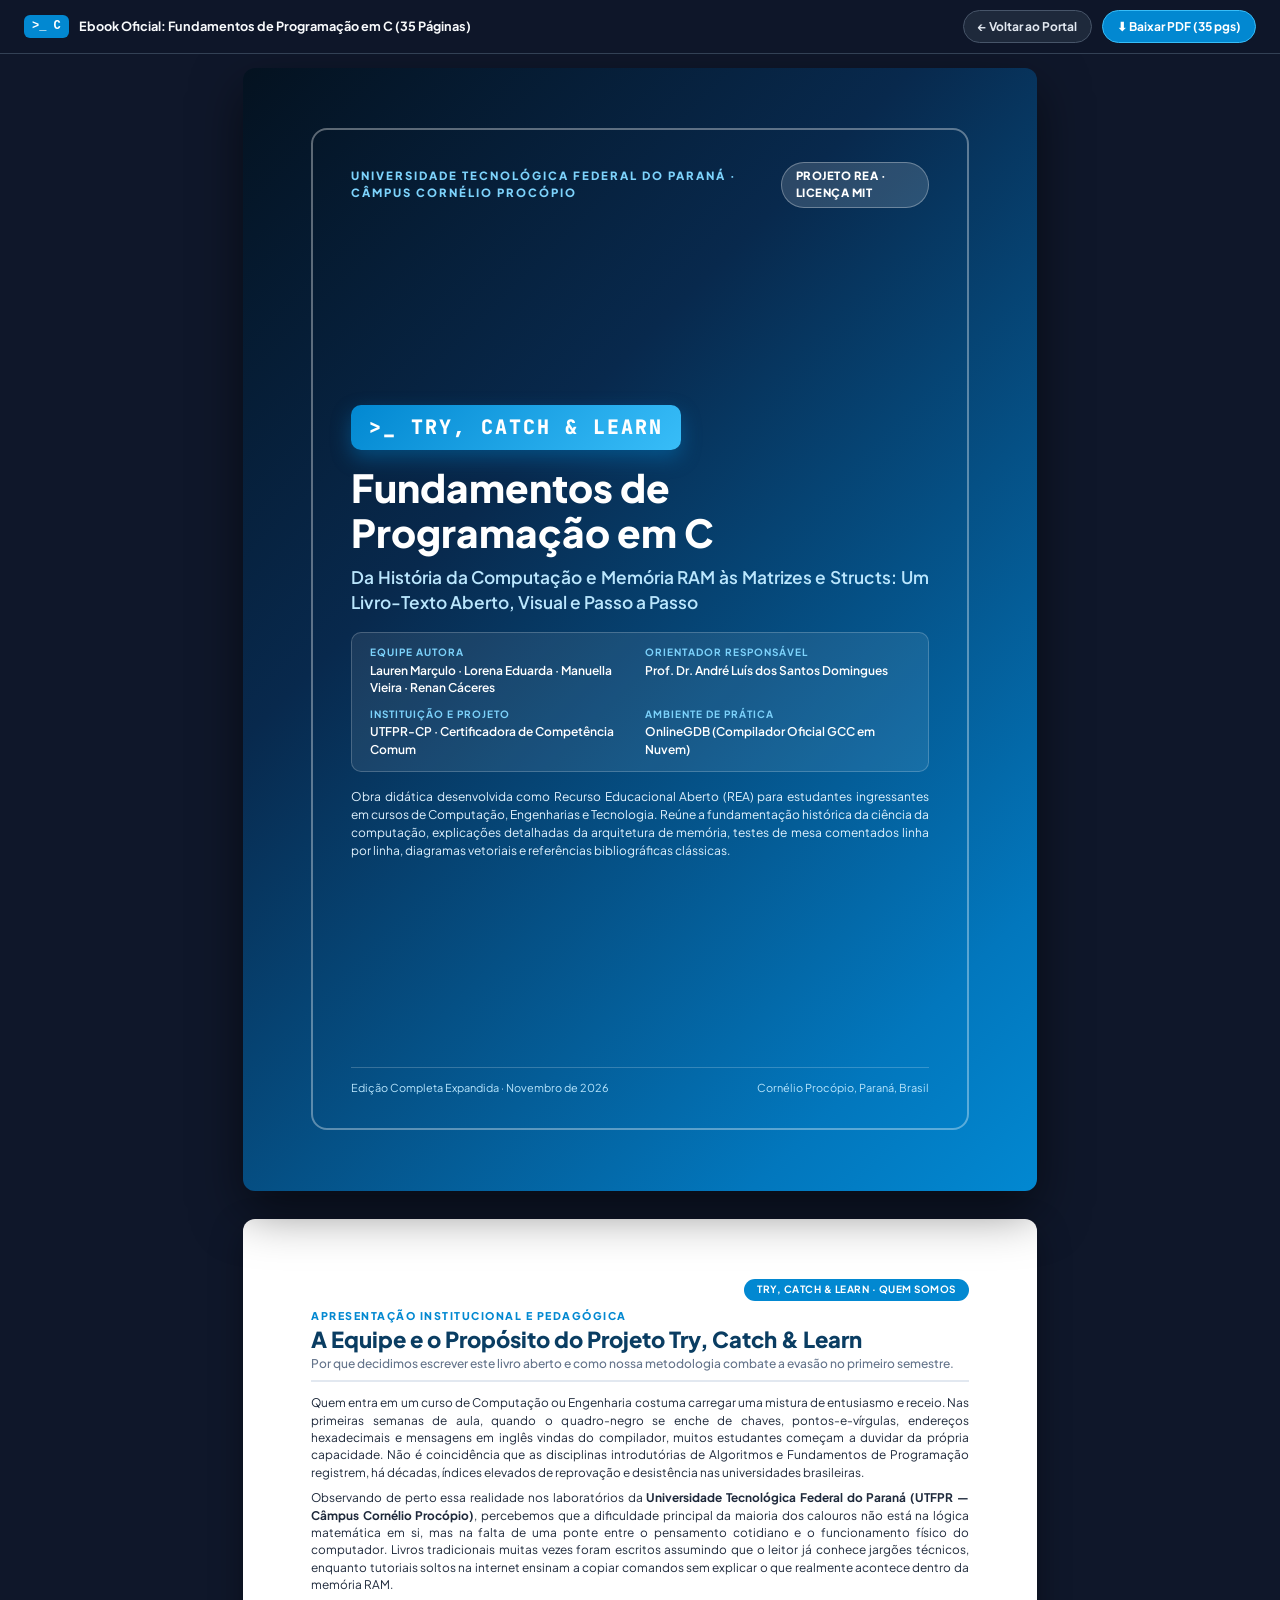
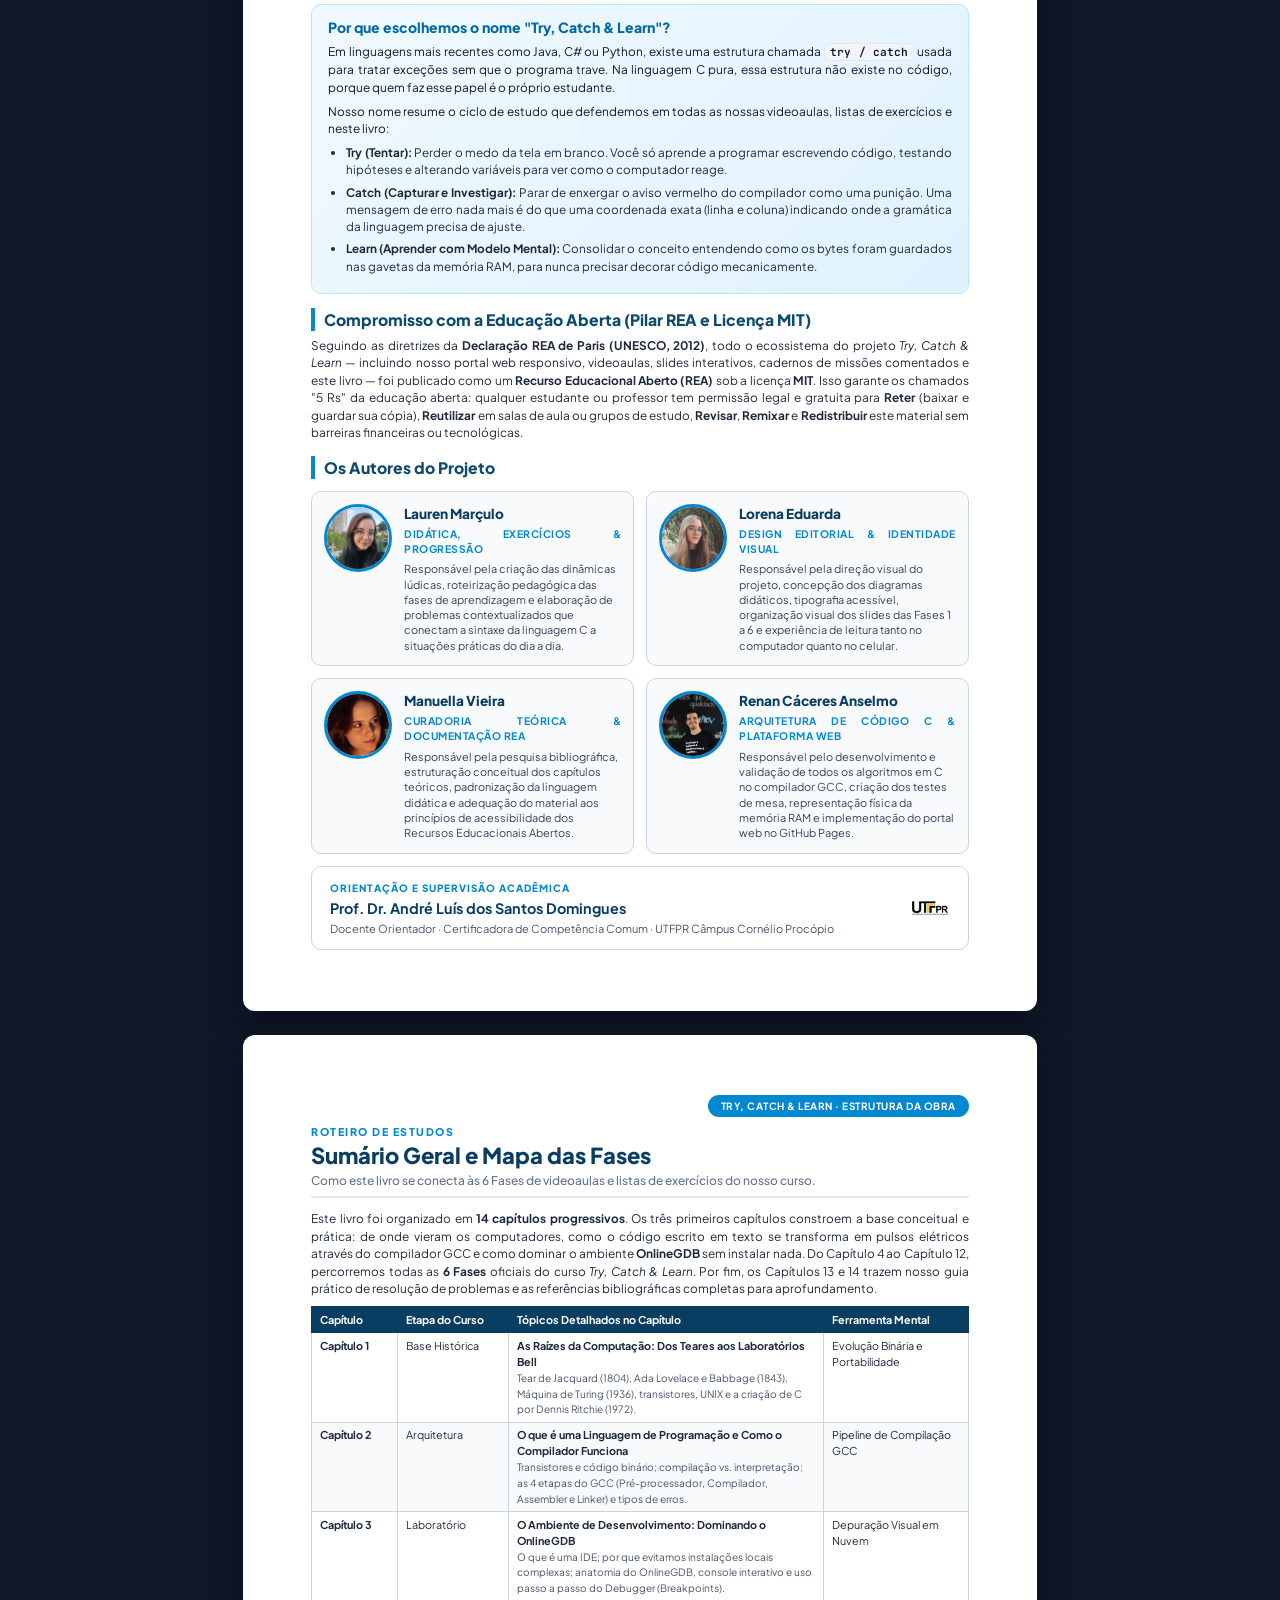
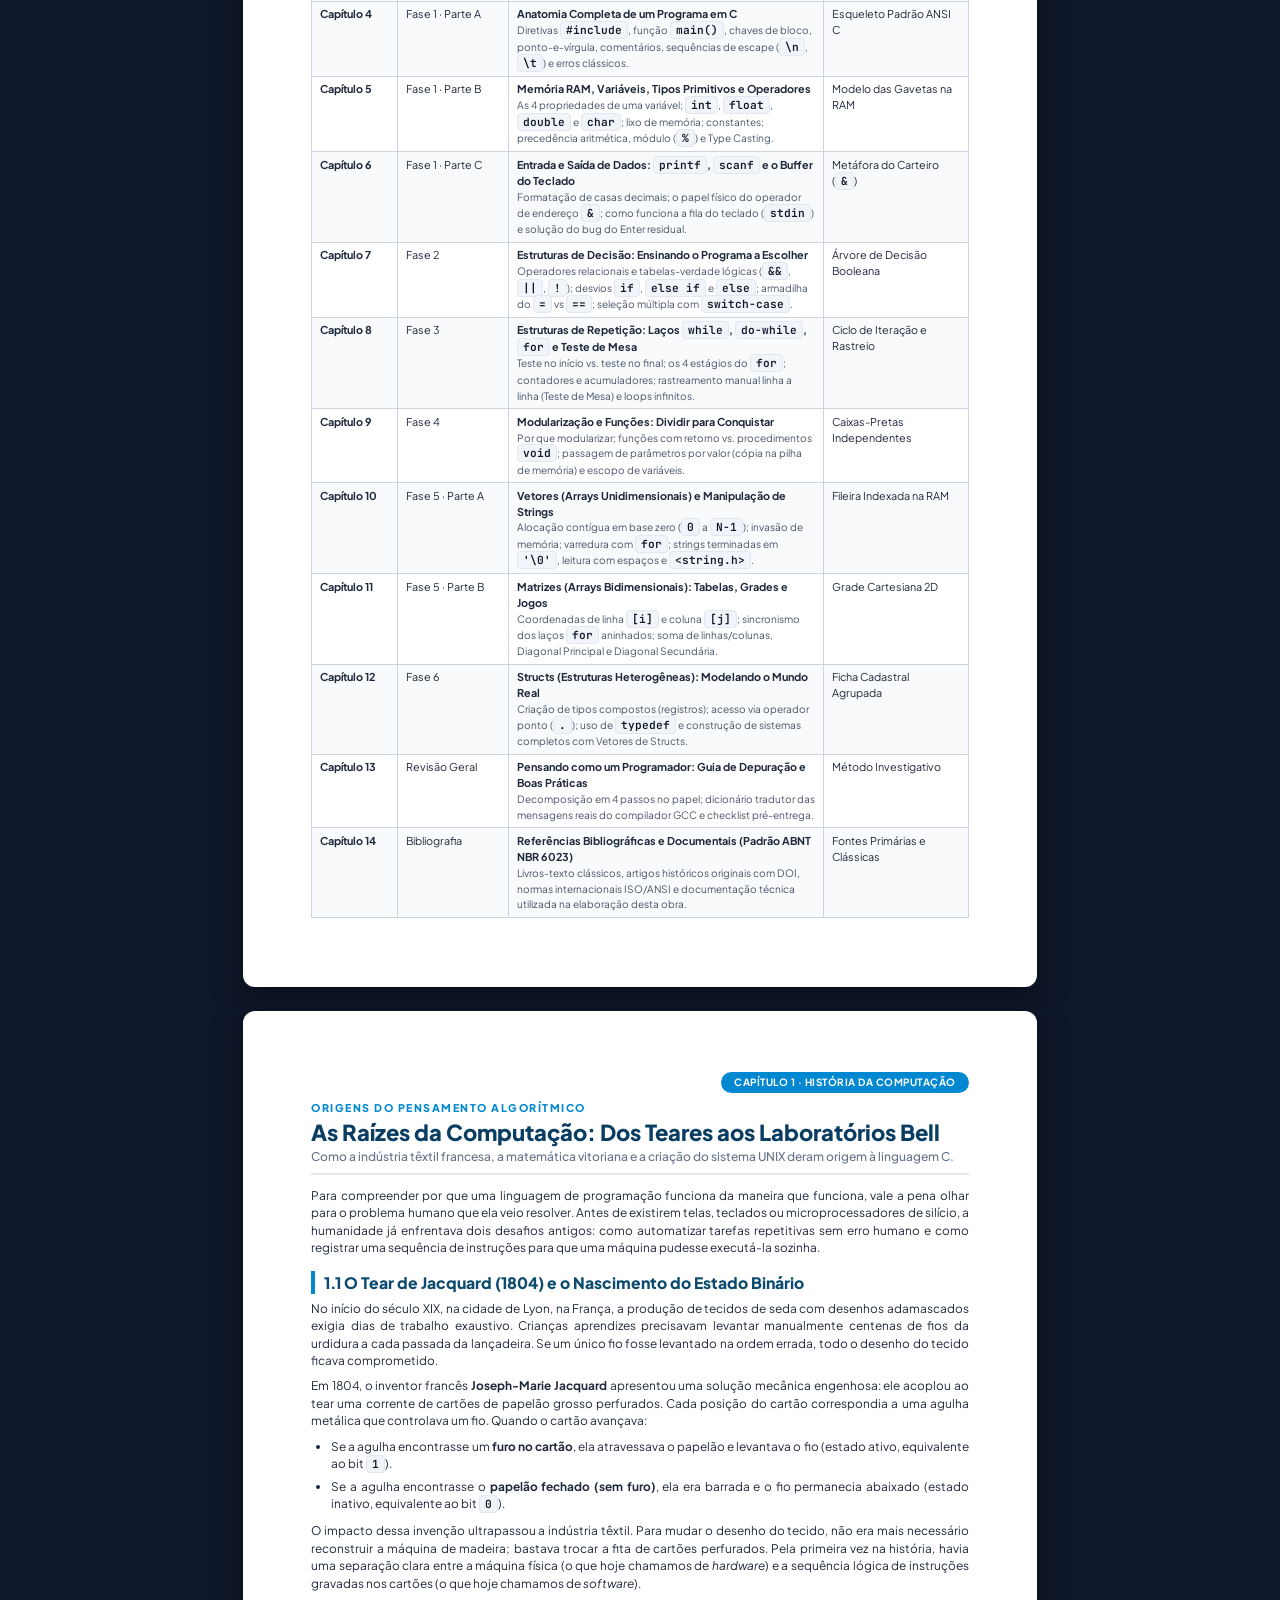
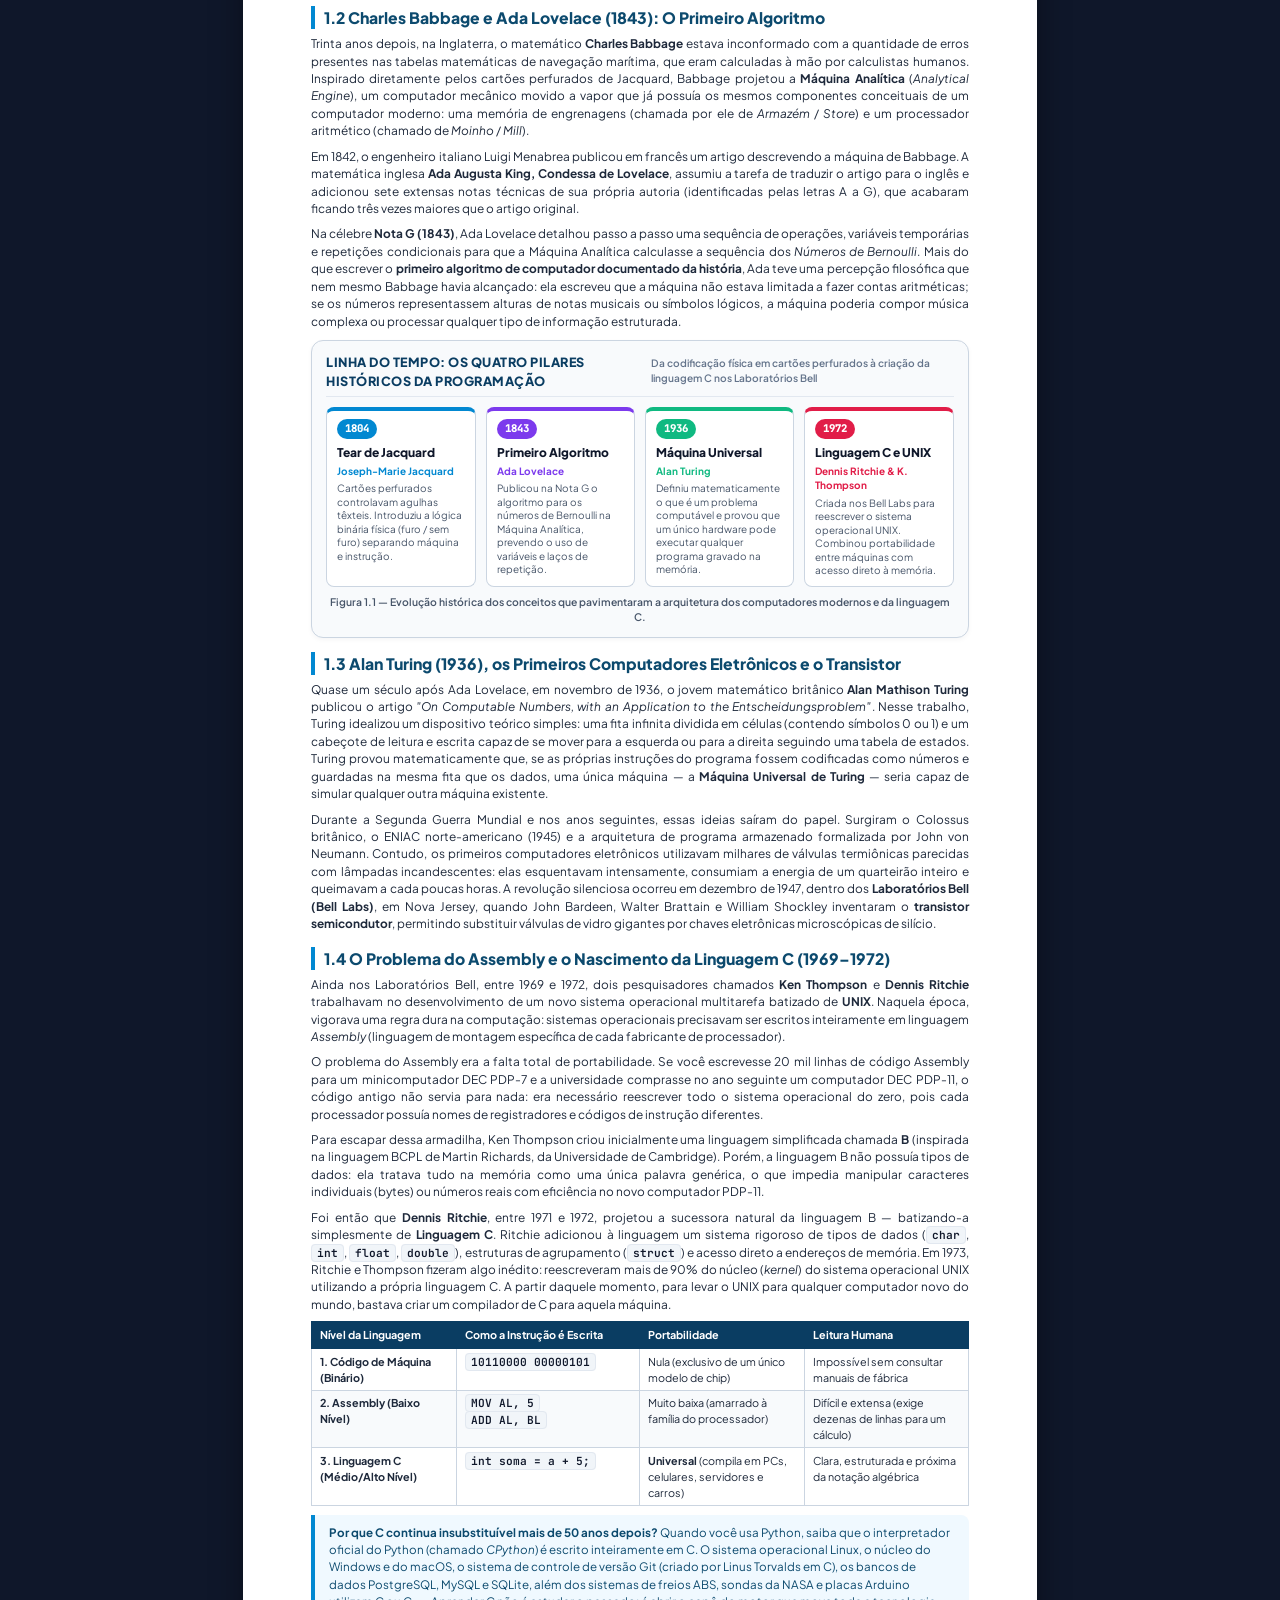
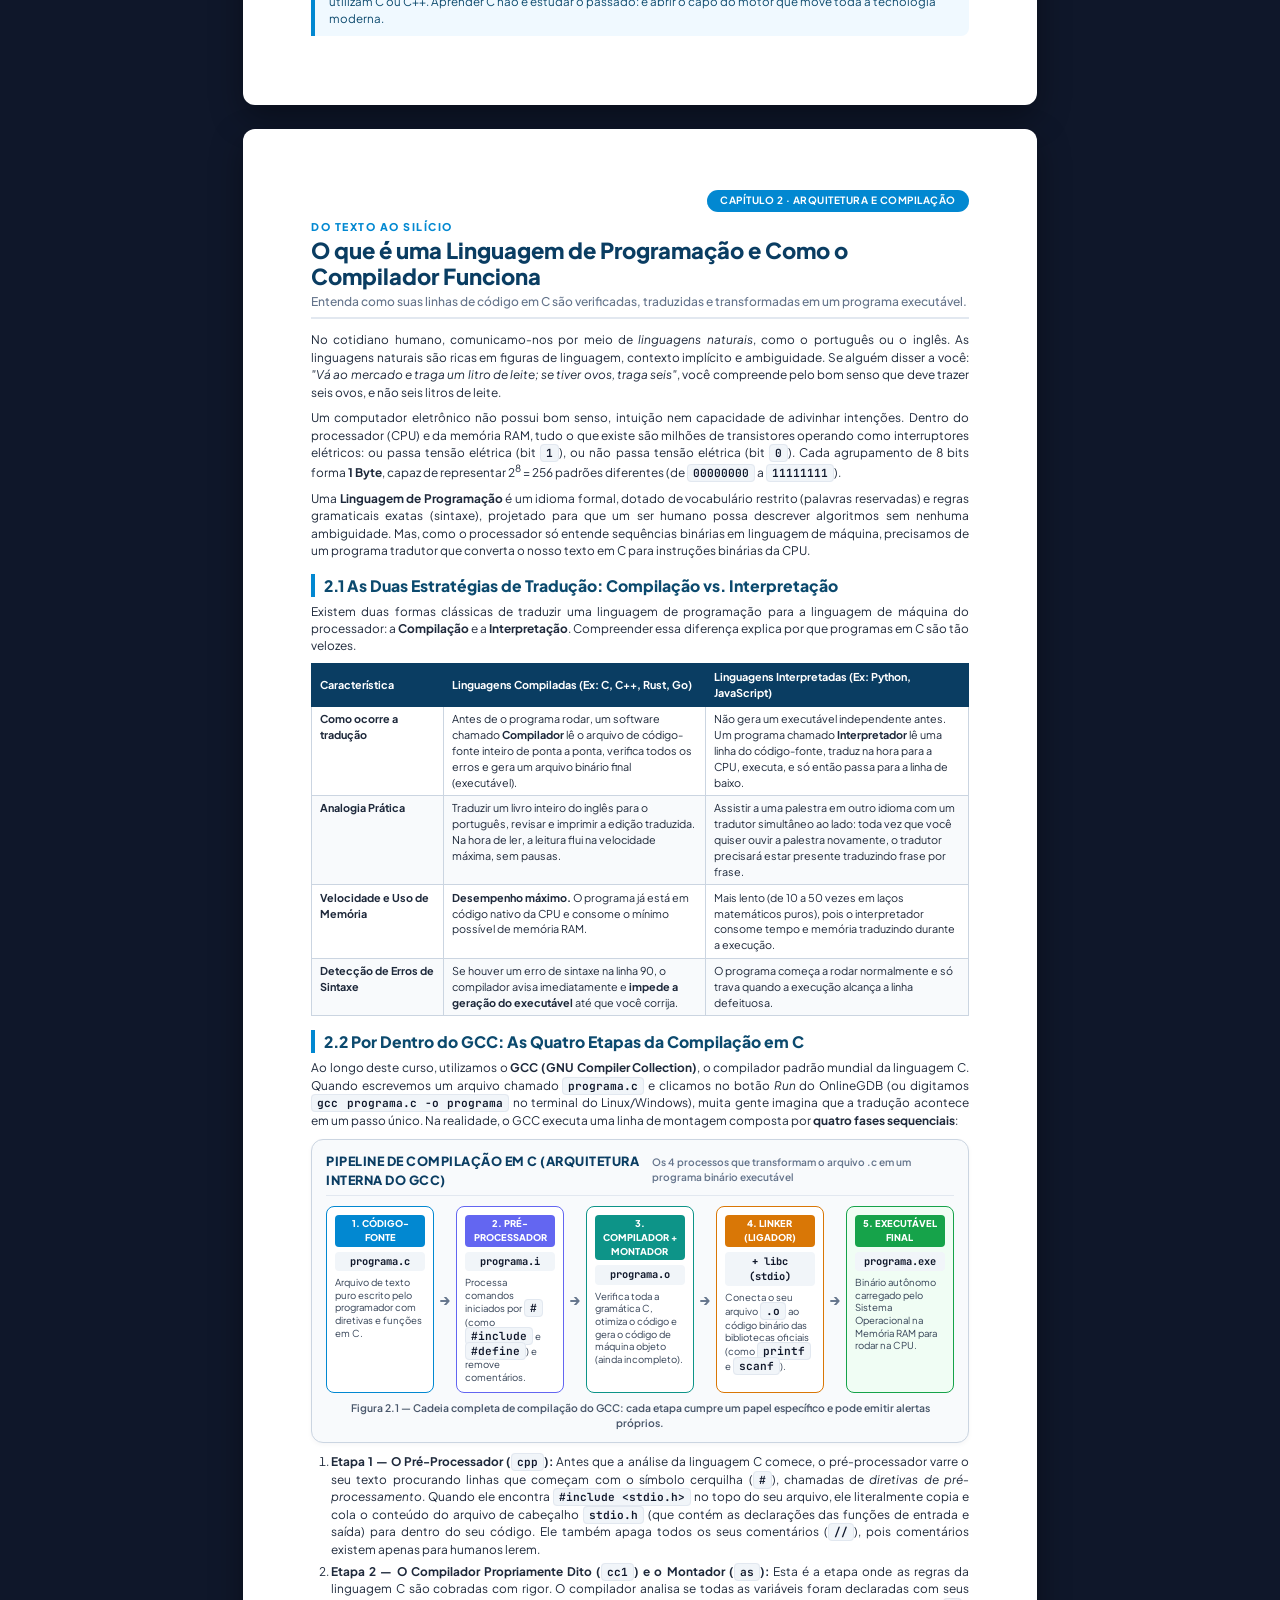
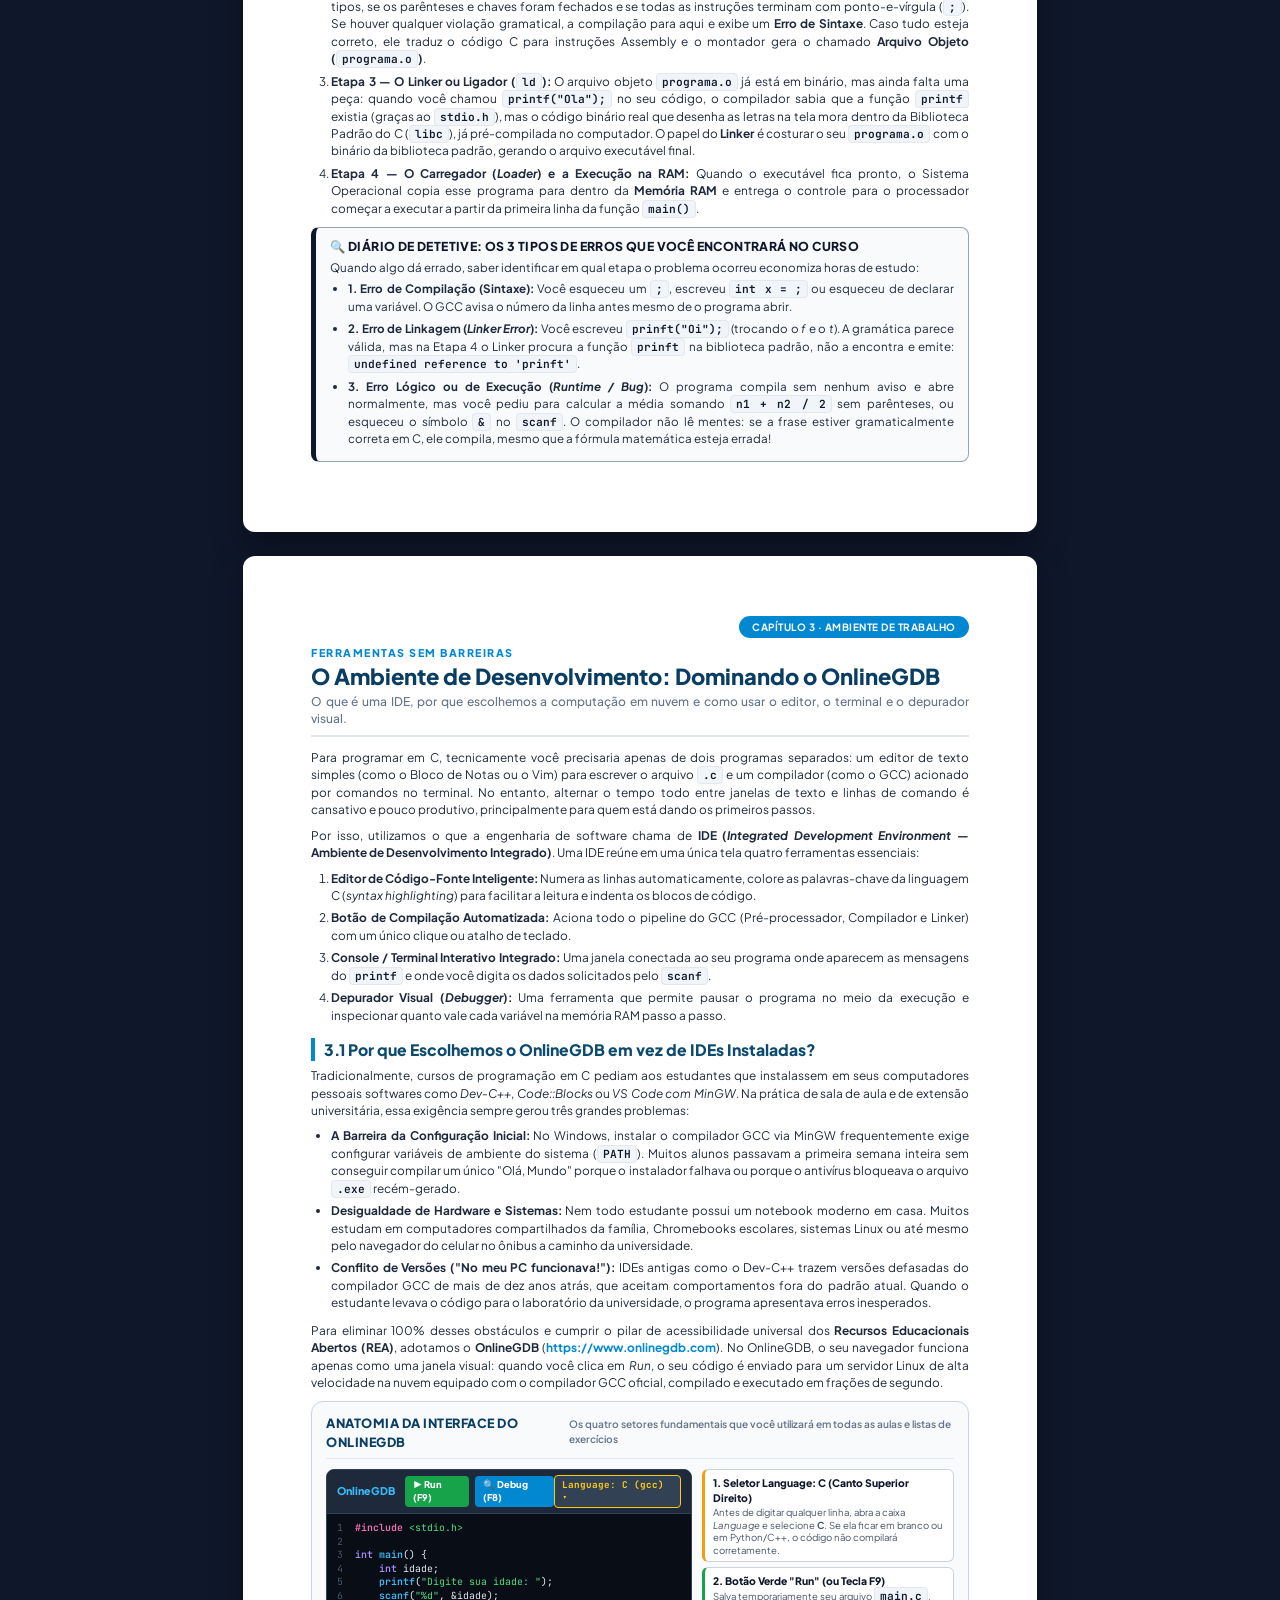
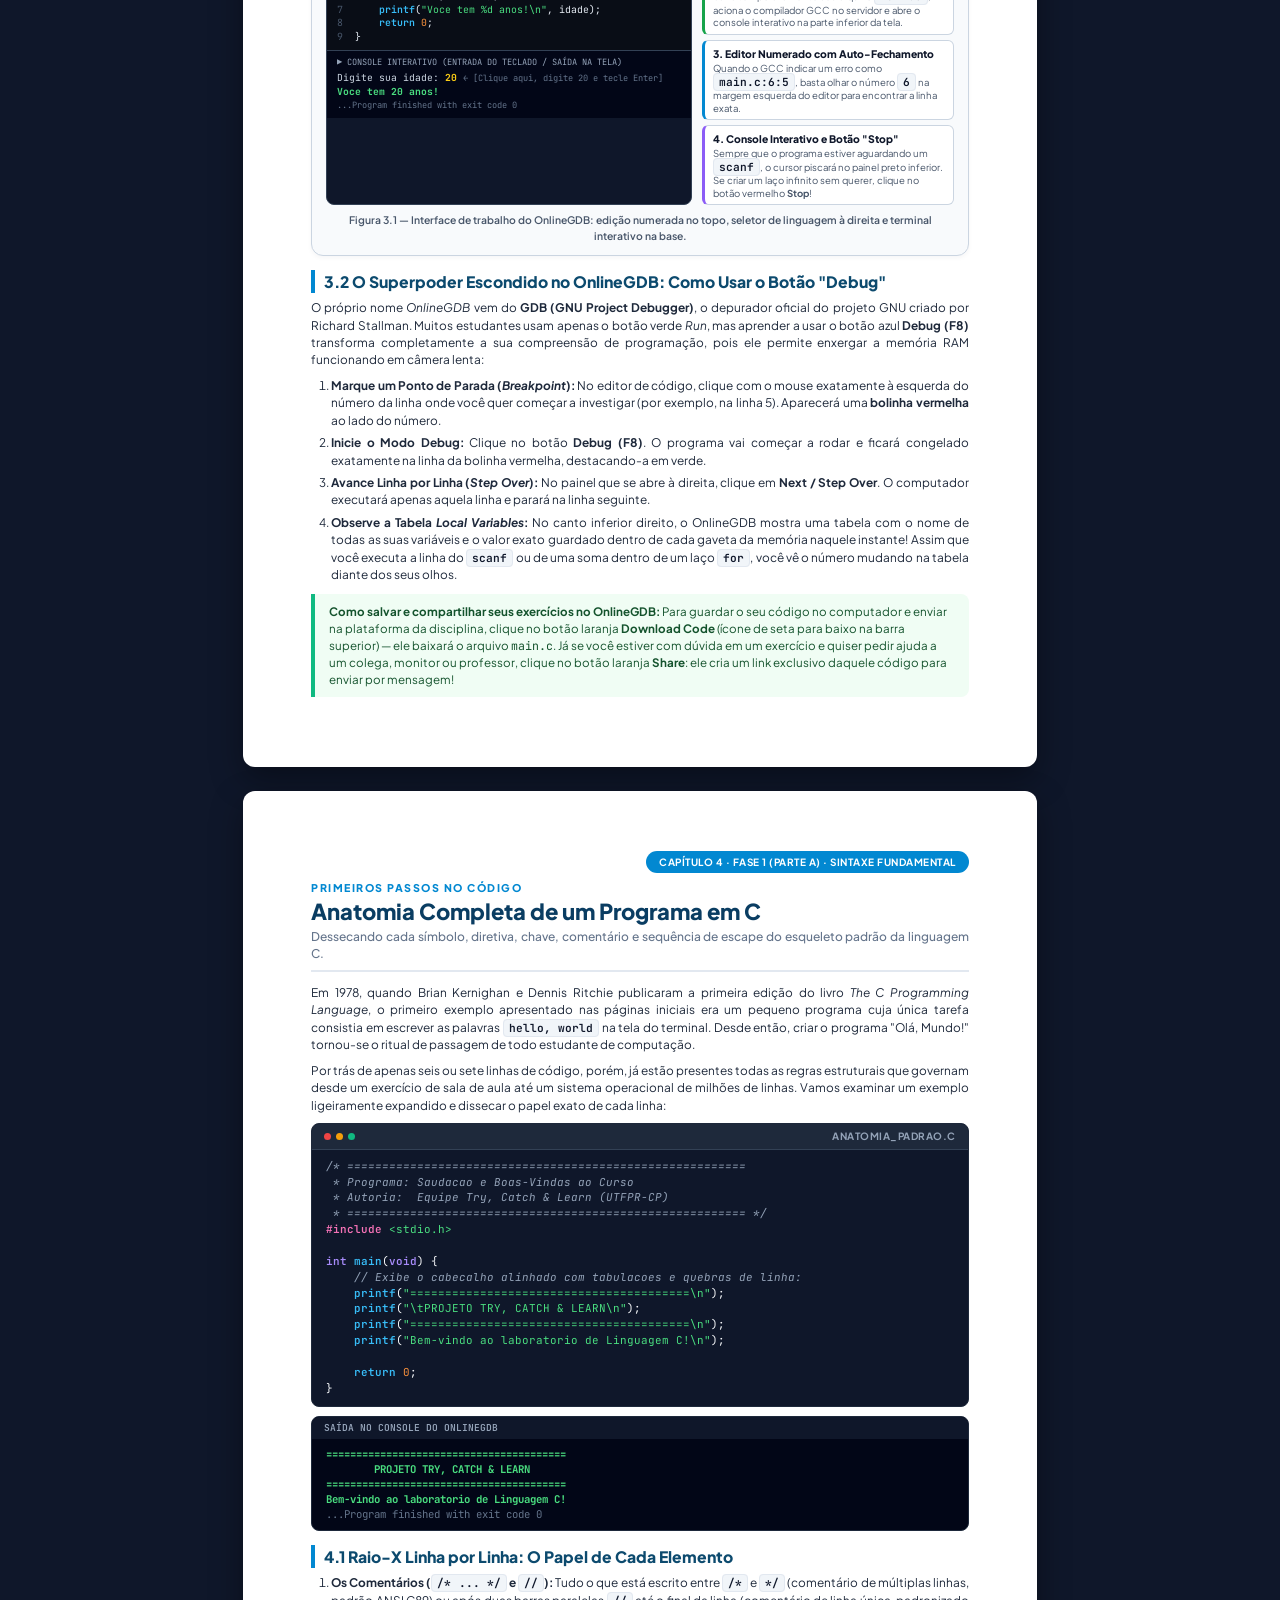
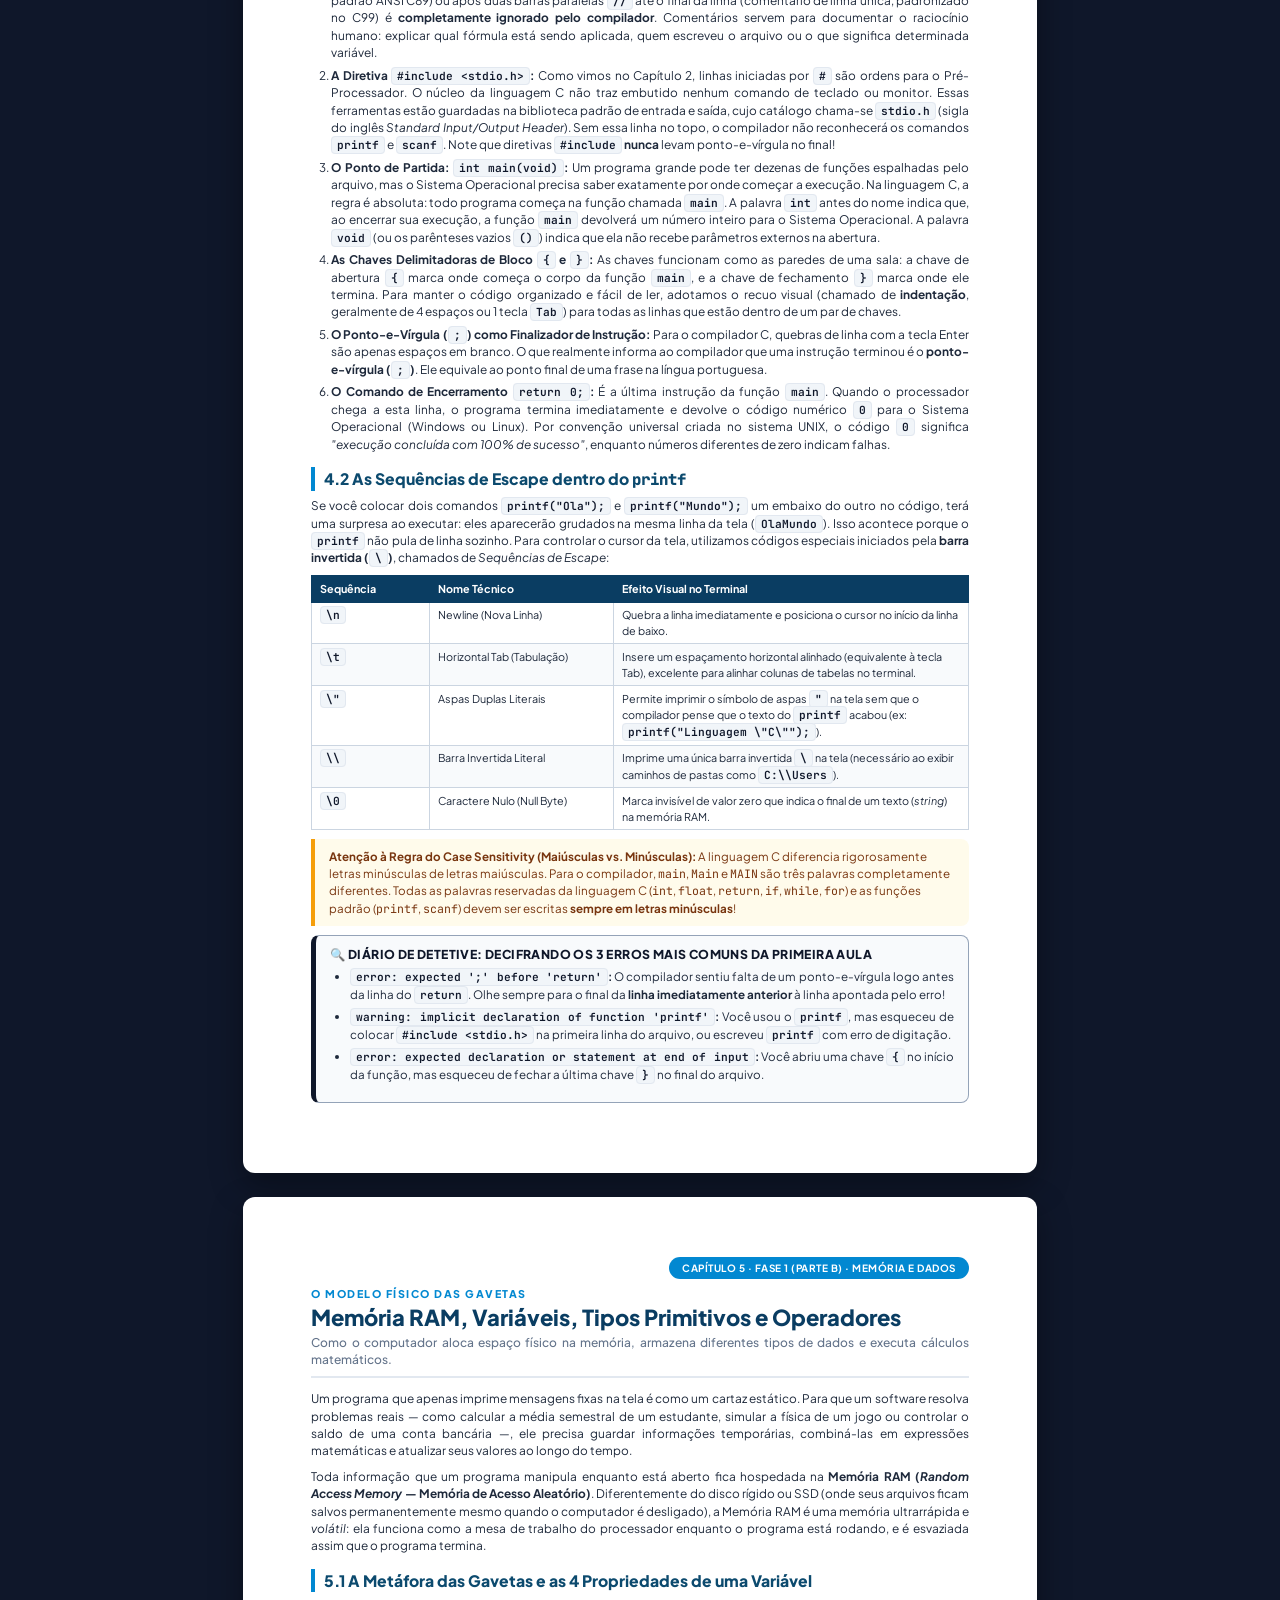
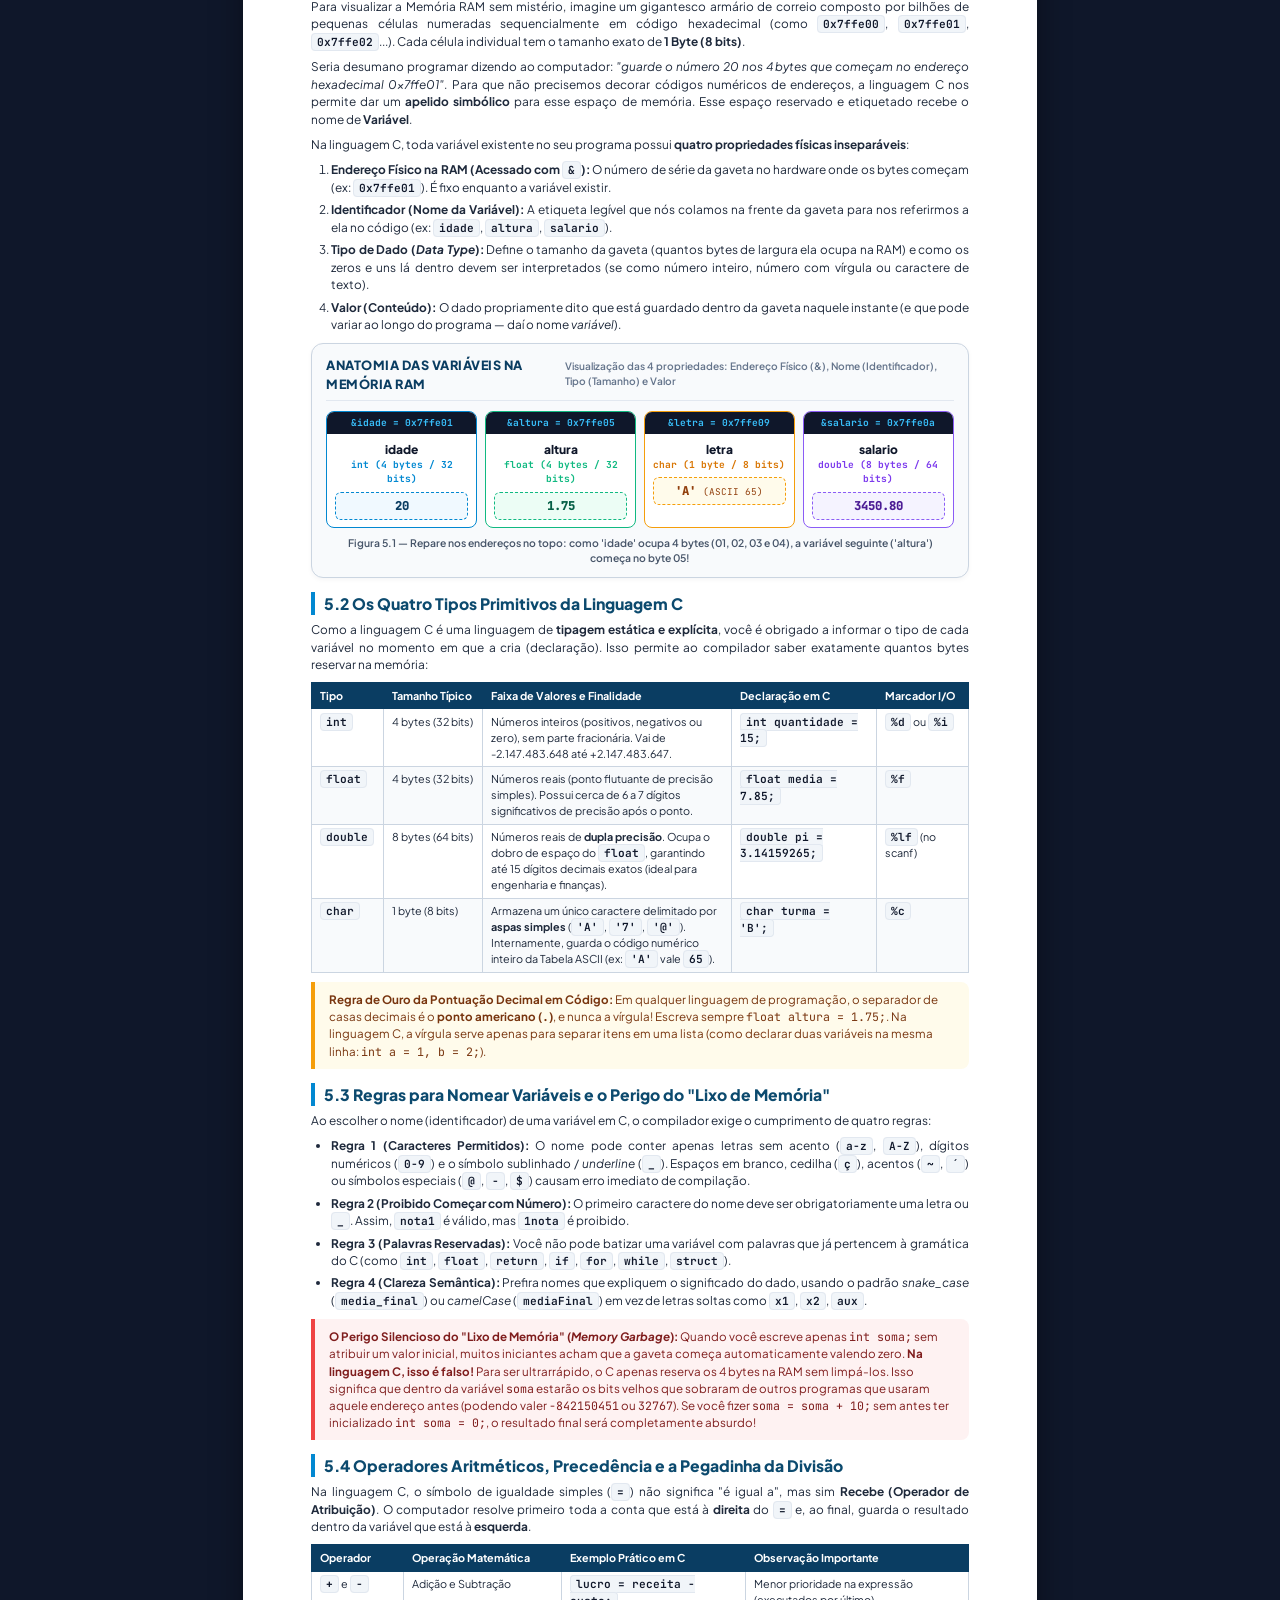
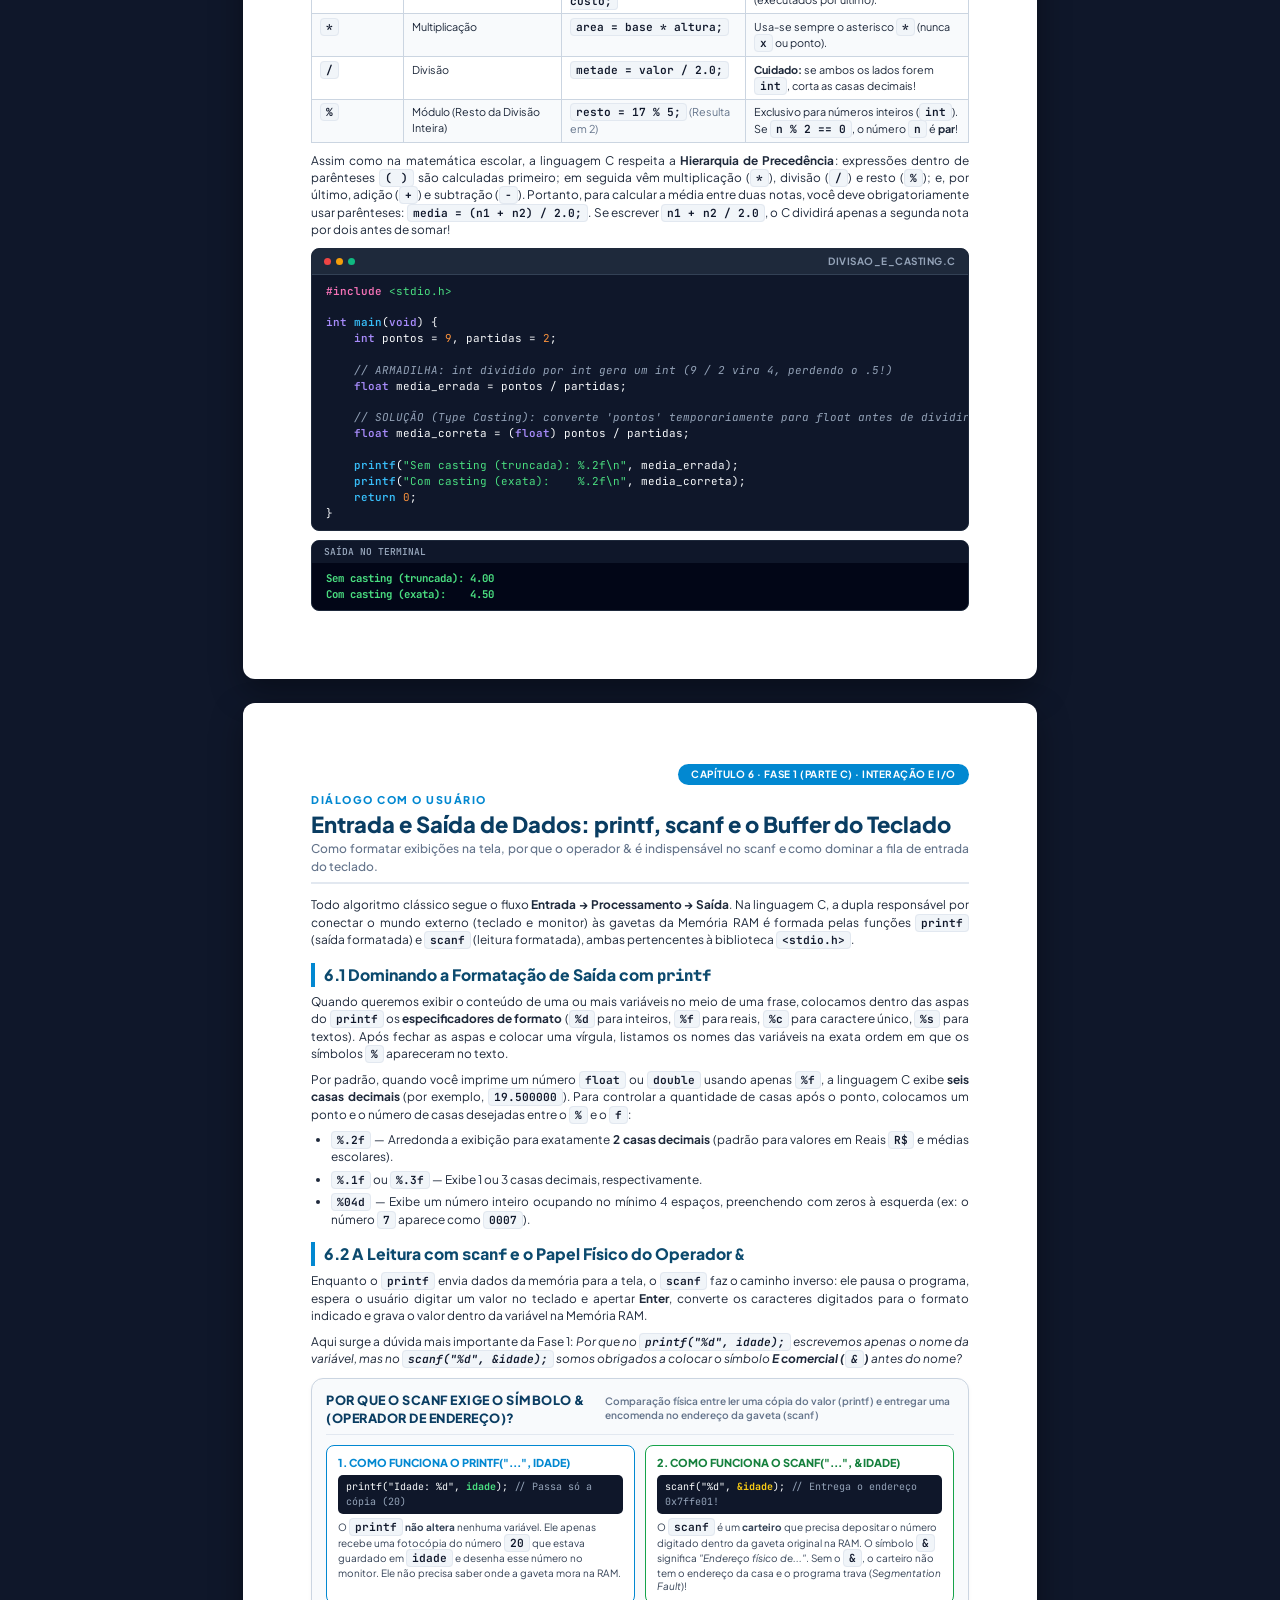
==== ebook.html @ 48e93c33 "feat(ebook): publicar edição expandida de 35 páginas com leitor web (ebook.html) e referências ABNT" ====
<!DOCTYPE html>
<html lang="pt-BR">
<head>
<meta charset="utf-8">
<title>Ebook Completo: Fundamentos de Programação em C — Try, Catch &amp; Learn</title>
<style>

@import url('https://fonts.googleapis.com/css2?family=Plus+Jakarta+Sans:ital,wght@0,400;0,500;0,600;0,700;0,800;1,400;1,600&family=JetBrains+Mono:wght@400;500;600;700;800&display=swap');

@page {
  size: A4 portrait;
  margin: 13mm 15mm 14mm 15mm;
  @bottom-left {
    content: "Try, Catch & Learn · Fundamentos de Programação em C · UTFPR-CP";
    font-family: 'Plus Jakarta Sans', system-ui, sans-serif;
    font-size: 7.5pt;
    font-weight: 500;
    color: #64748b;
  }
  @bottom-right {
    content: "Página " counter(page);
    font-family: 'Plus Jakarta Sans', system-ui, sans-serif;
    font-size: 8pt;
    font-weight: 700;
    color: #0288d1;
  }
}

@page:first {
  size: A4 portrait;
  margin: 0;
  @bottom-left { content: none; }
  @bottom-right { content: none; }
}

* {
  box-sizing: border-box;
  -webkit-print-color-adjust: exact !important;
  print-color-adjust: exact !important;
}

body {
  font-family: 'Plus Jakarta Sans', -apple-system, BlinkMacSystemFont, "Segoe UI", Roboto, sans-serif;
  color: #1e293b;
  line-height: 1.47;
  font-size: 8.9pt;
  margin: 0;
  padding: 0;
  background: #ffffff;
}

p, li {
  orphans: 3;
  widows: 3;
}

h1, h2, h3, h4, .phase-header {
  page-break-after: avoid !important;
  break-after: avoid !important;
}

.chapter-start {
  page-break-before: always !important;
  break-before: page !important;
}

/* CAPA */
.cover-page {
  width: 210mm;
  height: 297mm;
  min-height: 297mm;
  max-height: 297mm;
  position: relative;
  background: linear-gradient(135deg, #041220 0%, #08294d 35%, #0277bd 85%, #0288d1 100%) !important;
  color: #ffffff !important;
  display: flex;
  flex-direction: column;
  justify-content: center;
  align-items: center;
  padding: 16mm 18mm;
  page-break-after: always !important;
  break-after: page !important;
  box-sizing: border-box;
  overflow: hidden;
}

.cover-border {
  width: 100%;
  height: 100%;
  border: 2px solid rgba(255, 255, 255, 0.35);
  border-radius: 16px;
  display: flex;
  flex-direction: column;
  justify-content: space-between;
  padding: 32px 38px;
  box-sizing: border-box;
  position: relative;
}

.cover-top {
  display: flex;
  justify-content: space-between;
  align-items: center;
}

.cover-tag {
  font-size: 8.5pt;
  letter-spacing: 2px;
  text-transform: uppercase;
  color: #7dd3fc;
  font-weight: 800;
}

.cover-brand-badge {
  background: rgba(255, 255, 255, 0.15);
  border: 1px solid rgba(255, 255, 255, 0.3);
  padding: 5px 14px;
  border-radius: 9999px;
  font-size: 8.5pt;
  font-weight: 800;
  letter-spacing: 0.5px;
  color: #ffffff;
}

.cover-center {
  margin: auto 0;
}

.cover-icon {
  display: inline-flex;
  align-items: center;
  justify-content: center;
  padding: 8px 18px;
  background: linear-gradient(135deg, #0288d1, #38bdf8);
  border-radius: 10px;
  font-family: 'JetBrains Mono', monospace;
  font-size: 15pt;
  font-weight: 800;
  color: #ffffff;
  letter-spacing: 2px;
  box-shadow: 0 8px 20px rgba(2, 136, 209, 0.4);
  margin-bottom: 16px;
}

.cover-title {
  font-size: 29pt;
  font-weight: 800;
  line-height: 1.15;
  margin: 0 0 10px 0;
  color: #ffffff;
}

.cover-subtitle {
  font-size: 13pt;
  color: #bae6fd;
  font-weight: 600;
  margin: 0 0 18px 0;
  line-height: 1.4;
}

.cover-meta-grid {
  display: grid;
  grid-template-columns: repeat(2, 1fr);
  gap: 10px;
  background: rgba(255, 255, 255, 0.08);
  border: 1px solid rgba(255, 255, 255, 0.2);
  border-radius: 10px;
  padding: 12px 18px;
  margin-bottom: 16px;
}

.cover-meta-item {
  display: flex;
  flex-direction: column;
}

.cover-meta-label {
  font-size: 7.5pt;
  text-transform: uppercase;
  letter-spacing: 1px;
  color: #7dd3fc;
  font-weight: 700;
}

.cover-meta-val {
  font-size: 9pt;
  color: #ffffff;
  font-weight: 600;
  margin-top: 2px;
}

.cover-desc {
  font-size: 9pt;
  color: #e0f2fe;
  line-height: 1.5;
  margin-bottom: 10px;
  text-align: justify;
}

.cover-bottom {
  display: flex;
  justify-content: space-between;
  align-items: center;
  font-size: 8.2pt;
  color: #bae6fd;
  border-top: 1px solid rgba(255, 255, 255, 0.2);
  padding-top: 12px;
}

/* TÍTULOS E ESTRUTURA DE CAPÍTULOS */
.header-brand-pill {
  float: right;
  background: #0288d1;
  color: #ffffff;
  padding: 3.5px 13px;
  border-radius: 9999px;
  font-size: 7.5pt;
  font-weight: 700;
  letter-spacing: 0.5px;
  margin-bottom: 6px;
}

.phase-header {
  margin-bottom: 12px;
  border-bottom: 2px solid #e2e8f0;
  padding-bottom: 7px;
  clear: both;
}

.phase-badge {
  display: inline-block;
  color: #0288d1;
  font-weight: 800;
  font-size: 8pt;
  text-transform: uppercase;
  letter-spacing: 1.5px;
}

.phase-title {
  font-size: 16.5pt;
  font-weight: 800;
  color: #0a3d62;
  margin: 2px 0 3px 0;
  line-height: 1.2;
}

.phase-subtitle {
  font-size: 9pt;
  color: #64748b;
  margin: 0;
  font-weight: 500;
}

h2.sub-title {
  font-size: 11.8pt;
  font-weight: 800;
  color: #0c4a6e;
  margin: 14px 0 6px 0;
  border-left: 4px solid #0288d1;
  padding-left: 9px;
}

h3.sec-title {
  font-size: 10.2pt;
  font-weight: 800;
  color: #1e293b;
  margin: 10px 0 4px 0;
}

p {
  margin: 0 0 8px 0;
  text-align: justify;
}

ul, ol {
  margin: 5px 0 10px 20px;
  padding: 0;
}

li {
  margin-bottom: 5px;
  text-align: justify;
}

code, pre, svg text {
  font-family: 'JetBrains Mono', Consolas, monospace;
  font-variant-ligatures: none;
  font-feature-settings: "liga" 0, "calt" 0;
}

p code, li code, td code {
  background: #f1f5f9;
  color: #0f172a;
  padding: 1px 5px;
  border-radius: 4px;
  font-size: 8.4pt;
  font-weight: 600;
  border: 1px solid #e2e8f0;
}

/* EQUIPE */
.team-container {
  display: grid;
  grid-template-columns: repeat(2, 1fr);
  gap: 12px;
  margin: 12px 0;
  page-break-inside: avoid;
}

.team-card {
  background: #f8fafc;
  border: 1px solid #cbd5e1;
  border-radius: 10px;
  padding: 12px;
  display: flex;
  align-items: flex-start;
  gap: 12px;
}

.team-photo {
  width: 68px;
  height: 68px;
  border-radius: 50%;
  object-fit: cover;
  border: 3px solid #0288d1;
  flex-shrink: 0;
}

.team-info {
  flex: 1;
}

.team-name {
  font-size: 10.2pt;
  font-weight: 800;
  color: #0a3d62;
  margin: 0 0 2px 0;
}

.team-role {
  font-size: 7.8pt;
  font-weight: 700;
  color: #0288d1;
  text-transform: uppercase;
  letter-spacing: 0.5px;
  margin: 0 0 5px 0;
}

.team-bio {
  font-size: 8.2pt;
  color: #334155;
  line-height: 1.4;
  margin: 0;
  text-align: left;
}

/* BOXES DE DESTAQUE E MANIFESTO */
.manifesto-box {
  background: linear-gradient(135deg, #f0f9ff 0%, #e0f2fe 100%);
  border: 1px solid #bae6fd;
  border-radius: 10px;
  padding: 12px 16px;
  margin: 10px 0;
  page-break-inside: avoid;
}

.manifesto-title {
  font-size: 10.5pt;
  font-weight: 800;
  color: #0369a1;
  margin: 0 0 6px 0;
}

.manifesto-text {
  font-size: 8.9pt;
  color: #0f172a;
  line-height: 1.5;
  margin-bottom: 6px;
}

/* CALLOUTS */
.callout-reminder, .callout-alert, .callout-trap, .callout-success, .detective-box {
  border-radius: 0 8px 8px 0;
  padding: 9px 14px;
  margin: 9px 0;
  font-size: 8.7pt;
  line-height: 1.48;
  page-break-inside: avoid !important;
  break-inside: avoid !important;
}
.callout-reminder { background: #f0f9ff; border-left: 4px solid #0288d1; color: #0c4a6e; }
.callout-alert { background: #fffbeb; border-left: 4px solid #f59e0b; color: #78350f; }
.callout-trap { background: #fef2f2; border-left: 4px solid #ef4444; color: #7f1d1d; }
.callout-success { background: #f0fdf4; border-left: 4px solid #10b981; color: #14532d; }

.detective-box {
  background: #f8fafc;
  border: 1.5px solid #94a3b8;
  border-left: 5px solid #0f172a;
  border-radius: 8px;
  color: #1e293b;
}

.detective-title {
  font-size: 9.2pt;
  font-weight: 800;
  color: #0f172a;
  text-transform: uppercase;
  letter-spacing: 0.4px;
  margin-bottom: 4px;
  display: block;
}

/* BLOCOS DE CÓDIGO */
.code-container {
  background: #0f172a;
  border: 1px solid #1e293b;
  border-radius: 8px;
  margin: 9px 0;
  overflow: hidden;
  page-break-inside: avoid !important;
  break-inside: avoid !important;
}

.code-header {
  background: #1e293b;
  border-bottom: 1px solid #334155;
  padding: 5px 12px;
  font-size: 7.5pt;
  font-weight: 700;
  color: #94a3b8;
  text-transform: uppercase;
  letter-spacing: 0.5px;
  display: flex;
  justify-content: space-between;
  align-items: center;
}

.code-dots { display: flex; gap: 5px; }
.code-dot { width: 7px; height: 7px; border-radius: 50%; }

.code-content {
  margin: 0;
  padding: 9px 14px;
  font-family: 'JetBrains Mono', Consolas, monospace;
  font-variant-ligatures: none;
  font-feature-settings: "liga" 0, "calt" 0;
  font-size: 8.2pt;
  line-height: 1.45;
  color: #f8fafc;
  white-space: pre;
}

.c-kw { color: #38bdf8; font-weight: 600; }
.c-type { color: #a78bfa; font-weight: 600; }
.c-str { color: #4ade80; }
.c-num { color: #fb923c; }
.c-com { color: #94a3b8; font-style: italic; }
.c-pre { color: #f472b6; font-weight: 600; }

/* SAÍDA DE TERMINAL */
.terminal-container {
  background: #020617;
  border: 1px solid #1e293b;
  border-radius: 8px;
  margin: 8px 0;
  overflow: hidden;
  page-break-inside: avoid !important;
  break-inside: avoid !important;
}

.terminal-header {
  background: #0f172a;
  padding: 4px 12px;
  display: flex;
  align-items: center;
  gap: 6px;
}

.terminal-title {
  color: #94a3b8;
  font-size: 7.2pt;
  font-family: 'JetBrains Mono', monospace;
  font-weight: 600;
}

.terminal-content {
  margin: 0;
  padding: 8px 14px;
  font-family: 'JetBrains Mono', monospace;
  font-variant-ligatures: none;
  font-feature-settings: "liga" 0, "calt" 0;
  font-size: 8pt;
  line-height: 1.42;
  color: #e2e8f0;
  white-space: pre;
}

.term-in { color: #facc15; font-weight: bold; }
.term-out { color: #4ade80; font-weight: bold; }
.term-dim { color: #64748b; }

/* TABELAS */
.styled-table {
  width: 100%;
  border-collapse: collapse;
  margin: 7px 0 9px 0;
  font-size: 8.1pt;
}

.styled-table tr {
  page-break-inside: avoid !important;
  break-inside: avoid !important;
}

.styled-table th {
  background: #0a3d62;
  color: #ffffff;
  font-weight: 700;
  text-align: left;
  padding: 5px 8px;
  border: 1px solid #0a3d62;
}

.styled-table td {
  padding: 4.5px 8px;
  border: 1px solid #cbd5e1;
  vertical-align: top;
}

.styled-table tr:nth-child(even) {
  background: #f8fafc;
}

/* DIAGRAMAS VETORIAIS NATIVOS */
.v-diagram {
  background: #f8fafc;
  border: 1.5px solid #cbd5e1;
  border-radius: 12px;
  padding: 12px 14px;
  margin: 10px 0;
  page-break-inside: avoid !important;
  break-inside: avoid !important;
  box-shadow: 0 2px 5px rgba(15, 23, 42, 0.04);
}

.v-diagram-header {
  display: flex;
  justify-content: space-between;
  align-items: baseline;
  border-bottom: 1px solid #e2e8f0;
  padding-bottom: 6px;
  margin-bottom: 10px;
}

.v-diagram-title {
  font-size: 9.5pt;
  font-weight: 800;
  color: #0a3d62;
  text-transform: uppercase;
  letter-spacing: 0.5px;
}

.v-diagram-sub {
  font-size: 7.6pt;
  color: #64748b;
  font-weight: 600;
}

.v-caption {
  font-size: 7.8pt;
  color: #475569;
  font-weight: 600;
  text-align: center;
  margin-top: 7px;
}

/* COMPONENTES DOS DIAGRAMAS VETORIAIS */
.tl-grid {
  display: grid;
  grid-template-columns: repeat(4, 1fr);
  gap: 10px;
}
.tl-card {
  background: #ffffff;
  border: 1px solid #cbd5e1;
  border-top: 4px solid #0288d1;
  border-radius: 8px;
  padding: 8px 10px;
  display: flex;
  flex-direction: column;
}
.tl-year {
  display: inline-block;
  align-self: flex-start;
  font-family: 'JetBrains Mono', monospace;
  font-size: 8pt;
  font-weight: 800;
  color: #ffffff;
  background: #0288d1;
  padding: 2px 8px;
  border-radius: 999px;
  margin-bottom: 5px;
}
.tl-title {
  font-size: 9pt;
  font-weight: 800;
  color: #0f172a;
  margin-bottom: 2px;
}
.tl-person {
  font-size: 7.5pt;
  font-weight: 700;
  color: #0288d1;
  margin-bottom: 4px;
}
.tl-desc {
  font-size: 7.5pt;
  color: #475569;
  line-height: 1.35;
  text-align: left;
  margin: 0;
}

.pipe-row {
  display: flex;
  align-items: stretch;
  justify-content: space-between;
  gap: 4px;
}
.pipe-step {
  flex: 1;
  background: #ffffff;
  border: 1.5px solid #0288d1;
  border-radius: 8px;
  padding: 8px;
  display: flex;
  flex-direction: column;
}
.pipe-badge {
  font-size: 7pt;
  font-weight: 800;
  text-transform: uppercase;
  color: #ffffff;
  background: #0288d1;
  padding: 2px 6px;
  border-radius: 4px;
  text-align: center;
  margin-bottom: 5px;
}
.pipe-file {
  font-family: 'JetBrains Mono', monospace;
  font-size: 7.8pt;
  font-weight: 700;
  color: #0f172a;
  text-align: center;
  background: #f1f5f9;
  padding: 2px 4px;
  border-radius: 4px;
  margin-bottom: 5px;
}
.pipe-desc {
  font-size: 7.2pt;
  color: #334155;
  line-height: 1.32;
  text-align: left;
  margin: 0;
}
.pipe-arrow {
  display: flex;
  align-items: center;
  justify-content: center;
  color: #64748b;
  font-weight: 800;
  font-size: 11pt;
  padding: 0 1px;
}

.gdb-layout {
  display: grid;
  grid-template-columns: 1.45fr 1fr;
  gap: 10px;
  align-items: stretch;
}
.gdb-window {
  background: #0f172a;
  border: 1.5px solid #334155;
  border-radius: 8px;
  overflow: hidden;
  display: flex;
  flex-direction: column;
}
.gdb-topbar {
  background: #1e293b;
  padding: 5px 10px;
  display: flex;
  align-items: center;
  justify-content: space-between;
  border-bottom: 1px solid #334155;
}
.gdb-btn-group {
  display: flex;
  align-items: center;
  gap: 6px;
}
.gdb-brand {
  font-size: 8pt;
  font-weight: 800;
  color: #38bdf8;
  margin-right: 4px;
}
.gdb-btn-run {
  background: #16a34a;
  color: #ffffff;
  font-size: 7pt;
  font-weight: 800;
  padding: 2px 8px;
  border-radius: 4px;
}
.gdb-btn-debug {
  background: #0288d1;
  color: #ffffff;
  font-size: 7pt;
  font-weight: 800;
  padding: 2px 8px;
  border-radius: 4px;
}
.gdb-lang {
  background: #334155;
  color: #facc15;
  font-family: 'JetBrains Mono', monospace;
  font-size: 7pt;
  font-weight: 700;
  padding: 2px 7px;
  border-radius: 4px;
  border: 1px solid #facc15;
}
.gdb-editor {
  padding: 7px 10px;
  font-family: 'JetBrains Mono', monospace;
  font-variant-ligatures: none;
  font-feature-settings: "liga" 0, "calt" 0;
  font-size: 7.4pt;
  line-height: 1.38;
  color: #e2e8f0;
  background: #090d16;
  border-bottom: 1px solid #334155;
  white-space: pre;
}
.gdb-console {
  padding: 6px 10px;
  font-family: 'JetBrains Mono', monospace;
  font-variant-ligatures: none;
  font-feature-settings: "liga" 0, "calt" 0;
  font-size: 7.3pt;
  line-height: 1.35;
  background: #020617;
  color: #cbd5e1;
  white-space: pre;
}
.gdb-notes {
  display: flex;
  flex-direction: column;
  justify-content: space-between;
  gap: 5px;
}
.gdb-note-card {
  background: #ffffff;
  border: 1px solid #cbd5e1;
  border-left: 3.5px solid #0288d1;
  border-radius: 6px;
  padding: 5px 8px;
}
.gdb-note-title {
  font-size: 7.8pt;
  font-weight: 800;
  color: #0f172a;
}
.gdb-note-text {
  font-size: 7.2pt;
  color: #475569;
  line-height: 1.3;
  margin: 1px 0 0 0;
  text-align: left;
}

.ram-grid {
  display: grid;
  grid-template-columns: repeat(4, 1fr);
  gap: 8px;
}
.ram-drawer {
  background: #ffffff;
  border: 1.5px solid #0288d1;
  border-radius: 8px;
  overflow: hidden;
  display: flex;
  flex-direction: column;
}
.ram-addr {
  background: #0f172a;
  color: #38bdf8;
  font-family: 'JetBrains Mono', monospace;
  font-size: 7.2pt;
  font-weight: 700;
  padding: 4px 8px;
  text-align: center;
}
.ram-body {
  padding: 7px 8px;
  text-align: center;
}
.ram-var-name {
  font-size: 9pt;
  font-weight: 800;
  color: #0f172a;
}
.ram-var-type {
  font-family: 'JetBrains Mono', monospace;
  font-size: 7.2pt;
  font-weight: 700;
  color: #0288d1;
  margin-bottom: 5px;
}
.ram-val-box {
  background: #f0f9ff;
  border: 1px dashed #0288d1;
  border-radius: 6px;
  padding: 4px;
  font-family: 'JetBrains Mono', monospace;
  font-size: 9.2pt;
  font-weight: 800;
  color: #0a3d62;
}

.for-banner {
  background: #0f172a;
  border-radius: 8px;
  padding: 8px 12px;
  font-family: 'JetBrains Mono', monospace;
  font-size: 9.5pt;
  font-weight: 700;
  color: #f8fafc;
  text-align: center;
  margin-bottom: 8px;
  display: flex;
  align-items: center;
  justify-content: center;
  gap: 6px;
  flex-wrap: wrap;
}
.for-pill-1 { background: #1e3a8a; color: #93c5fd; padding: 3px 8px; border-radius: 6px; border: 1px solid #3b82f6; }
.for-pill-2 { background: #064e3b; color: #6ee7b7; padding: 3px 8px; border-radius: 6px; border: 1px solid #10b981; }
.for-pill-3 { background: #831843; color: #f9a8d4; padding: 3px 8px; border-radius: 6px; border: 1px solid #ec4899; }
.for-pill-4 { background: #451a03; color: #fcd34d; padding: 3px 8px; border-radius: 6px; border: 1px solid #f59e0b; }

.arr-row {
  display: grid;
  grid-template-columns: repeat(6, 1fr);
  gap: 6px;
  margin: 6px 0;
}
.arr-cell {
  background: #ffffff;
  border: 1.5px solid #0288d1;
  border-radius: 8px;
  padding: 6px;
  text-align: center;
}
.arr-idx {
  display: inline-block;
  background: #0288d1;
  color: #ffffff;
  font-family: 'JetBrains Mono', monospace;
  font-size: 7.2pt;
  font-weight: 700;
  padding: 1px 6px;
  border-radius: 4px;
  margin-bottom: 4px;
}
.arr-val {
  font-family: 'JetBrains Mono', monospace;
  font-size: 12pt;
  font-weight: 800;
  color: #0a3d62;
  padding: 3px 0;
}
.arr-addr {
  font-family: 'JetBrains Mono', monospace;
  font-size: 6.8pt;
  color: #64748b;
}

.mat-layout {
  display: grid;
  grid-template-columns: 1.25fr 1fr;
  gap: 12px;
  align-items: center;
}
.mat-table {
  width: 100%;
  border-collapse: separate;
  border-spacing: 4px;
}
.mat-th {
  background: #0288d1;
  color: #ffffff;
  font-family: 'JetBrains Mono', monospace;
  font-size: 7.2pt;
  font-weight: 700;
  padding: 4px;
  border-radius: 4px;
  text-align: center;
}
.mat-rh {
  background: #0369a1;
  color: #ffffff;
  font-family: 'JetBrains Mono', monospace;
  font-size: 7.2pt;
  font-weight: 700;
  padding: 6px;
  border-radius: 4px;
  text-align: center;
}
.mat-cell {
  background: #ffffff;
  border: 1.5px solid #38bdf8;
  border-radius: 6px;
  padding: 5px;
  text-align: center;
  font-family: 'JetBrains Mono', monospace;
  font-size: 7.5pt;
  font-weight: 700;
  color: #0a3d62;
}
.mat-diag {
  background: #e0f2fe;
  border-color: #0288d1;
}

.struct-layout {
  display: grid;
  grid-template-columns: 1fr 1.25fr;
  gap: 10px;
  align-items: stretch;
}
.struct-ficha {
  background: #ffffff;
  border: 1.5px solid #0288d1;
  border-radius: 8px;
  overflow: hidden;
}
.struct-ficha-head {
  background: #0288d1;
  color: #ffffff;
  font-size: 8pt;
  font-weight: 800;
  padding: 5px 10px;
  display: flex;
  justify-content: space-between;
}
.struct-fields {
  padding: 8px;
  display: grid;
  grid-template-columns: 1fr 1fr;
  gap: 6px;
}
.struct-field-box {
  background: #f8fafc;
  border: 1px solid #cbd5e1;
  border-radius: 6px;
  padding: 5px 8px;
}

/* REFERÊNCIAS BIBLIOGRÁFICAS */
.ref-card {
  background: #f8fafc;
  border: 1px solid #e2e8f0;
  border-left: 4px solid #0a3d62;
  border-radius: 6px;
  padding: 8px 12px;
  margin-bottom: 7px;
  font-size: 8.5pt;
  line-height: 1.45;
  text-align: left;
  page-break-inside: avoid !important;
  break-inside: avoid !important;
}
.ref-note {
  display: block;
  margin-top: 3px;
  font-size: 7.7pt;
  color: #475569;
  font-style: italic;
}


@media screen {
  body {
    background: #0f172a;
    padding: 68px 16px 48px 16px;
  }
  .web-reader-bar {
    position: fixed;
    top: 0;
    left: 0;
    right: 0;
    height: 54px;
    background: rgba(15, 23, 42, 0.95);
    backdrop-filter: blur(10px);
    border-bottom: 1px solid #334155;
    display: flex;
    align-items: center;
    justify-content: space-between;
    padding: 0 24px;
    z-index: 9999;
    color: #f8fafc;
    font-family: "Plus Jakarta Sans", sans-serif;
  }
  .web-reader-actions {
    display: flex;
    align-items: center;
    gap: 10px;
  }
  .web-btn {
    display: inline-flex;
    align-items: center;
    gap: 6px;
    padding: 7px 14px;
    border-radius: 999px;
    font-size: 9pt;
    font-weight: 700;
    text-decoration: none;
    transition: all 0.2s;
  }
  .web-btn-back {
    background: #1e293b;
    color: #e2e8f0;
    border: 1px solid #475569;
  }
  .web-btn-pdf {
    background: #0288d1;
    color: #ffffff;
    border: 1px solid #38bdf8;
  }
  .cover-page {
    margin: 0 auto 28px auto;
    box-shadow: 0 20px 50px rgba(0,0,0,0.5);
    border-radius: 12px;
  }
  .chapter-start {
    max-width: 210mm;
    margin: 0 auto 24px auto;
    background: #ffffff;
    padding: 16mm 18mm;
    border-radius: 12px;
    box-shadow: 0 12px 32px rgba(0,0,0,0.35);
  }
}
@media print {
  .web-reader-bar {
    display: none !important;
  }
}

</style>
</head>
<body>

<div class="web-reader-bar">
  <div style="display:flex; align-items:center; gap:10px;">
    <span style="background:#0288d1; color:#fff; font-family:monospace; font-weight:800; padding:3px 8px; border-radius:6px; font-size:9pt;">&gt;_ C</span>
    <strong style="font-size:9.5pt;">Ebook Oficial: Fundamentos de Programação em C (35 Páginas)</strong>
  </div>
  <div class="web-reader-actions">
    <a href="index.html" class="web-btn web-btn-back">&larr; Voltar ao Portal</a>
    <a href="Conte%C3%BAdo-Te%C3%B3rico/Ebook_Fundamentos_de_Programacao_C.pdf" download="Ebook_Fundamentos_de_Programacao_C.pdf" class="web-btn web-btn-pdf">&#11015; Baixar PDF (35 pgs)</a>
  </div>
</div>


<div class="cover-page">
  <div class="cover-border">
    <div class="cover-top">
      <span class="cover-tag">UNIVERSIDADE TECNOLÓGICA FEDERAL DO PARANÁ · CÂMPUS CORNÉLIO PROCÓPIO</span>
      <span class="cover-brand-badge">PROJETO REA · LICENÇA MIT</span>
    </div>
    
    <div class="cover-center">
      <div class="cover-icon">&gt;_ TRY, CATCH &amp; LEARN</div>
      <h1 class="cover-title">Fundamentos de<br>Programação em C</h1>
      <p class="cover-subtitle">Da História da Computação e Memória RAM às Matrizes e Structs: Um Livro-Texto Aberto, Visual e Passo a Passo</p>
      
      <div class="cover-meta-grid">
        <div class="cover-meta-item">
          <span class="cover-meta-label">Equipe Autora</span>
          <span class="cover-meta-val">Lauren Marçulo · Lorena Eduarda · Manuella Vieira · Renan Cáceres</span>
        </div>
        <div class="cover-meta-item">
          <span class="cover-meta-label">Orientador Responsável</span>
          <span class="cover-meta-val">Prof. Dr. André Luís dos Santos Domingues</span>
        </div>
        <div class="cover-meta-item">
          <span class="cover-meta-label">Instituição e Projeto</span>
          <span class="cover-meta-val">UTFPR-CP · Certificadora de Competência Comum</span>
        </div>
        <div class="cover-meta-item">
          <span class="cover-meta-label">Ambiente de Prática</span>
          <span class="cover-meta-val">OnlineGDB (Compilador Oficial GCC em Nuvem)</span>
        </div>
      </div>
      
      <p class="cover-desc">
        Obra didática desenvolvida como Recurso Educacional Aberto (REA) para estudantes ingressantes em cursos de Computação, Engenharias e Tecnologia. Reúne a fundamentação histórica da ciência da computação, explicações detalhadas da arquitetura de memória, testes de mesa comentados linha por linha, diagramas vetoriais e referências bibliográficas clássicas.
      </p>
    </div>
    
    <div class="cover-bottom">
      <span>Edição Completa Expandida · Novembro de 2026</span>
      <span>Cornélio Procópio, Paraná, Brasil</span>
    </div>
  </div>
</div>

<div class="chapter-start">
  <div class="header-brand-pill">TRY, CATCH &amp; LEARN · QUEM SOMOS</div>
  
  <div class="phase-header">
    <span class="phase-badge">APRESENTAÇÃO INSTITUCIONAL E PEDAGÓGICA</span>
    <h1 class="phase-title">A Equipe e o Propósito do Projeto Try, Catch &amp; Learn</h1>
    <p class="phase-subtitle">Por que decidimos escrever este livro aberto e como nossa metodologia combate a evasão no primeiro semestre.</p>
  </div>

  <p>
    Quem entra em um curso de Computação ou Engenharia costuma carregar uma mistura de entusiasmo e receio. Nas primeiras semanas de aula, quando o quadro-negro se enche de chaves, pontos-e-vírgulas, endereços hexadecimais e mensagens em inglês vindas do compilador, muitos estudantes começam a duvidar da própria capacidade. Não é coincidência que as disciplinas introdutórias de Algoritmos e Fundamentos de Programação registrem, há décadas, índices elevados de reprovação e desistência nas universidades brasileiras.
  </p>

  <p>
    Observando de perto essa realidade nos laboratórios da <strong>Universidade Tecnológica Federal do Paraná (UTFPR — Câmpus Cornélio Procópio)</strong>, percebemos que a dificuldade principal da maioria dos calouros não está na lógica matemática em si, mas na falta de uma ponte entre o pensamento cotidiano e o funcionamento físico do computador. Livros tradicionais muitas vezes foram escritos assumindo que o leitor já conhece jargões técnicos, enquanto tutoriais soltos na internet ensinam a copiar comandos sem explicar o que realmente acontece dentro da memória RAM.
  </p>

  <div class="manifesto-box">
    <h3 class="manifesto-title">Por que escolhemos o nome "Try, Catch &amp; Learn"?</h3>
    <p class="manifesto-text">
      Em linguagens mais recentes como Java, C# ou Python, existe uma estrutura chamada <code>try / catch</code> usada para tratar exceções sem que o programa trave. Na linguagem C pura, essa estrutura não existe no código, porque quem faz esse papel é o próprio estudante.
    </p>
    <p class="manifesto-text">
      Nosso nome resume o ciclo de estudo que defendemos em todas as nossas videoaulas, listas de exercícios e neste livro:
    </p>
    <ul style="margin: 4px 0 6px 18px; font-size: 8.8pt;">
      <li><strong>Try (Tentar):</strong> Perder o medo da tela em branco. Você só aprende a programar escrevendo código, testando hipóteses e alterando variáveis para ver como o computador reage.</li>
      <li><strong>Catch (Capturar e Investigar):</strong> Parar de enxergar o aviso vermelho do compilador como uma punição. Uma mensagem de erro nada mais é do que uma coordenada exata (linha e coluna) indicando onde a gramática da linguagem precisa de ajuste.</li>
      <li><strong>Learn (Aprender com Modelo Mental):</strong> Consolidar o conceito entendendo como os bytes foram guardados nas gavetas da memória RAM, para nunca precisar decorar código mecanicamente.</li>
    </ul>
  </div>

  <h2 class="sub-title">Compromisso com a Educação Aberta (Pilar REA e Licença MIT)</h2>

  <p>
    Seguindo as diretrizes da <strong>Declaração REA de Paris (UNESCO, 2012)</strong>, todo o ecossistema do projeto <em>Try, Catch &amp; Learn</em> — incluindo nosso portal web responsivo, videoaulas, slides interativos, cadernos de missões comentados e este livro — foi publicado como um <strong>Recurso Educacional Aberto (REA)</strong> sob a licença <strong>MIT</strong>. Isso garante os chamados "5 Rs" da educação aberta: qualquer estudante ou professor tem permissão legal e gratuita para <strong>Reter</strong> (baixar e guardar sua cópia), <strong>Reutilizar</strong> em salas de aula ou grupos de estudo, <strong>Revisar</strong>, <strong>Remixar</strong> e <strong>Redistribuir</strong> este material sem barreiras financeiras ou tecnológicas.
  </p>

  <h2 class="sub-title">Os Autores do Projeto</h2>
  
  <div class="team-container">
    <div class="team-card">
      <img src="[data-uri]" alt="Lauren Marçulo" class="team-photo">
      <div class="team-info">
        <h3 class="team-name">Lauren Marçulo</h3>
        <p class="team-role">Didática, Exercícios &amp; Progressão</p>
        <p class="team-bio">Responsável pela criação das dinâmicas lúdicas, roteirização pedagógica das fases de aprendizagem e elaboração de problemas contextualizados que conectam a sintaxe da linguagem C a situações práticas do dia a dia.</p>
      </div>
    </div>

    <div class="team-card">
      <img src="[data-uri]" alt="Lorena Eduarda" class="team-photo">
      <div class="team-info">
        <h3 class="team-name">Lorena Eduarda</h3>
        <p class="team-role">Design Editorial &amp; Identidade Visual</p>
        <p class="team-bio">Responsável pela direção visual do projeto, concepção dos diagramas didáticos, tipografia acessível, organização visual dos slides das Fases 1 a 6 e experiência de leitura tanto no computador quanto no celular.</p>
      </div>
    </div>

    <div class="team-card">
      <img src="[data-uri]" alt="Manuella Vieira" class="team-photo">
      <div class="team-info">
        <h3 class="team-name">Manuella Vieira</h3>
        <p class="team-role">Curadoria Teórica &amp; Documentação REA</p>
        <p class="team-bio">Responsável pela pesquisa bibliográfica, estruturação conceitual dos capítulos teóricos, padronização da linguagem didática e adequação do material aos princípios de acessibilidade dos Recursos Educacionais Abertos.</p>
      </div>
    </div>

    <div class="team-card">
      <img src="[data-uri]" alt="Renan Cáceres Anselmo" class="team-photo">
      <div class="team-info">
        <h3 class="team-name">Renan Cáceres Anselmo</h3>
        <p class="team-role">Arquitetura de Código C &amp; Plataforma Web</p>
        <p class="team-bio">Responsável pelo desenvolvimento e validação de todos os algoritmos em C no compilador GCC, criação dos testes de mesa, representação física da memória RAM e implementação do portal web no GitHub Pages.</p>
      </div>
    </div>
  </div>

  <div style="background: #ffffff; border: 1.5px solid #cbd5e1; border-radius: 10px; padding: 12px 18px; display: flex; align-items: center; justify-content: space-between; margin-top: 12px; page-break-inside: avoid;">
    <div>
      <span style="font-size: 7.5pt; text-transform: uppercase; letter-spacing: 1px; color: #0288d1; font-weight: 800;">Orientação e Supervisão Acadêmica</span>
      <h4 style="margin: 2px 0; font-size: 10.8pt; color: #0a3d62;">Prof. Dr. André Luís dos Santos Domingues</h4>
      <p style="margin: 0; font-size: 8.3pt; color: #475569; text-align: left;">Docente Orientador · Certificadora de Competência Comum · UTFPR Câmpus Cornélio Procópio</p>
    </div>
    <img src="[data-uri]" alt="UTFPR Logo" style="height: 40px; width: auto;">
  </div>
</div>

<div class="chapter-start">
  <div class="header-brand-pill">TRY, CATCH &amp; LEARN · ESTRUTURA DA OBRA</div>
  
  <div class="phase-header">
    <span class="phase-badge">ROTEIRO DE ESTUDOS</span>
    <h1 class="phase-title">Sumário Geral e Mapa das Fases</h1>
    <p class="phase-subtitle">Como este livro se conecta às 6 Fases de videoaulas e listas de exercícios do nosso curso.</p>
  </div>

  <p>
    Este livro foi organizado em <strong>14 capítulos progressivos</strong>. Os três primeiros capítulos constroem a base conceitual e prática: de onde vieram os computadores, como o código escrito em texto se transforma em pulsos elétricos através do compilador GCC e como dominar o ambiente <strong>OnlineGDB</strong> sem instalar nada. Do Capítulo 4 ao Capítulo 12, percorremos todas as <strong>6 Fases</strong> oficiais do curso <em>Try, Catch &amp; Learn</em>. Por fim, os Capítulos 13 e 14 trazem nosso guia prático de resolução de problemas e as referências bibliográficas completas para aprofundamento.
  </p>

  <table class="styled-table">
    <thead>
      <tr>
        <th style="width: 13%;">Capítulo</th>
        <th style="width: 17%;">Etapa do Curso</th>
        <th style="width: 48%;">Tópicos Detalhados no Capítulo</th>
        <th style="width: 22%;">Ferramenta Mental</th>
      </tr>
    </thead>
    <tbody>
      <tr>
        <td><strong>Capítulo 1</strong></td>
        <td>Base Histórica</td>
        <td><strong>As Raízes da Computação: Dos Teares aos Laboratórios Bell</strong><br><span style="color:#475569; font-size:7.6pt;">Tear de Jacquard (1804), Ada Lovelace e Babbage (1843), Máquina de Turing (1936), transistores, UNIX e a criação de C por Dennis Ritchie (1972).</span></td>
        <td>Evolução Binária e Portabilidade</td>
      </tr>
      <tr>
        <td><strong>Capítulo 2</strong></td>
        <td>Arquitetura</td>
        <td><strong>O que é uma Linguagem de Programação e Como o Compilador Funciona</strong><br><span style="color:#475569; font-size:7.6pt;">Transistores e código binário; compilação vs. interpretação; as 4 etapas do GCC (Pré-processador, Compilador, Assembler e Linker) e tipos de erros.</span></td>
        <td>Pipeline de Compilação GCC</td>
      </tr>
      <tr>
        <td><strong>Capítulo 3</strong></td>
        <td>Laboratório</td>
        <td><strong>O Ambiente de Desenvolvimento: Dominando o OnlineGDB</strong><br><span style="color:#475569; font-size:7.6pt;">O que é uma IDE; por que evitamos instalações locais complexas; anatomia do OnlineGDB, console interativo e uso passo a passo do Debugger (Breakpoints).</span></td>
        <td>Depuração Visual em Nuvem</td>
      </tr>
      <tr>
        <td><strong>Capítulo 4</strong></td>
        <td>Fase 1 · Parte A</td>
        <td><strong>Anatomia Completa de um Programa em C</strong><br><span style="color:#475569; font-size:7.6pt;">Diretivas <code>#include</code>, função <code>main()</code>, chaves de bloco, ponto-e-vírgula, comentários, sequências de escape (<code>\n</code>, <code>\t</code>) e erros clássicos.</span></td>
        <td>Esqueleto Padrão ANSI C</td>
      </tr>
      <tr>
        <td><strong>Capítulo 5</strong></td>
        <td>Fase 1 · Parte B</td>
        <td><strong>Memória RAM, Variáveis, Tipos Primitivos e Operadores</strong><br><span style="color:#475569; font-size:7.6pt;">As 4 propriedades de uma variável; <code>int</code>, <code>float</code>, <code>double</code> e <code>char</code>; lixo de memória; constantes; precedência aritmética, módulo (<code>%</code>) e Type Casting.</span></td>
        <td>Modelo das Gavetas na RAM</td>
      </tr>
      <tr>
        <td><strong>Capítulo 6</strong></td>
        <td>Fase 1 · Parte C</td>
        <td><strong>Entrada e Saída de Dados: <code>printf</code>, <code>scanf</code> e o Buffer do Teclado</strong><br><span style="color:#475569; font-size:7.6pt;">Formatação de casas decimais; o papel físico do operador de endereço <code>&amp;</code>; como funciona a fila do teclado (<code>stdin</code>) e solução do bug do Enter residual.</span></td>
        <td>Metáfora do Carteiro (<code>&amp;</code>)</td>
      </tr>
      <tr>
        <td><strong>Capítulo 7</strong></td>
        <td>Fase 2</td>
        <td><strong>Estruturas de Decisão: Ensinando o Programa a Escolher</strong><br><span style="color:#475569; font-size:7.6pt;">Operadores relacionais e tabelas-verdade lógicas (<code>&amp;&amp;</code>, <code>||</code>, <code>!</code>); desvios <code>if</code>, <code>else if</code> e <code>else</code>; armadilha do <code>=</code> vs <code>==</code>; seleção múltipla com <code>switch-case</code>.</span></td>
        <td>Árvore de Decisão Booleana</td>
      </tr>
      <tr>
        <td><strong>Capítulo 8</strong></td>
        <td>Fase 3</td>
        <td><strong>Estruturas de Repetição: Laços <code>while</code>, <code>do-while</code>, <code>for</code> e Teste de Mesa</strong><br><span style="color:#475569; font-size:7.6pt;">Teste no início vs. teste no final; os 4 estágios do <code>for</code>; contadores e acumuladores; rastreamento manual linha a linha (Teste de Mesa) e loops infinitos.</span></td>
        <td>Ciclo de Iteração e Rastreio</td>
      </tr>
      <tr>
        <td><strong>Capítulo 9</strong></td>
        <td>Fase 4</td>
        <td><strong>Modularização e Funções: Dividir para Conquistar</strong><br><span style="color:#475569; font-size:7.6pt;">Por que modularizar; funções com retorno vs. procedimentos <code>void</code>; passagem de parâmetros por valor (cópia na pilha de memória) e escopo de variáveis.</span></td>
        <td>Caixas-Pretas Independentes</td>
      </tr>
      <tr>
        <td><strong>Capítulo 10</strong></td>
        <td>Fase 5 · Parte A</td>
        <td><strong>Vetores (Arrays Unidimensionais) e Manipulação de Strings</strong><br><span style="color:#475569; font-size:7.6pt;">Alocação contígua em base zero (<code>0</code> a <code>N-1</code>); invasão de memória; varredura com <code>for</code>; strings terminadas em <code>'\0'</code>, leitura com espaços e <code>&lt;string.h&gt;</code>.</span></td>
        <td>Fileira Indexada na RAM</td>
      </tr>
      <tr>
        <td><strong>Capítulo 11</strong></td>
        <td>Fase 5 · Parte B</td>
        <td><strong>Matrizes (Arrays Bidimensionais): Tabelas, Grades e Jogos</strong><br><span style="color:#475569; font-size:7.6pt;">Coordenadas de linha <code>[i]</code> e coluna <code>[j]</code>; sincronismo dos laços <code>for</code> aninhados; soma de linhas/colunas, Diagonal Principal e Diagonal Secundária.</span></td>
        <td>Grade Cartesiana 2D</td>
      </tr>
      <tr>
        <td><strong>Capítulo 12</strong></td>
        <td>Fase 6</td>
        <td><strong>Structs (Estruturas Heterogêneas): Modelando o Mundo Real</strong><br><span style="color:#475569; font-size:7.6pt;">Criação de tipos compostos (registros); acesso via operador ponto (<code>.</code>); uso de <code>typedef</code> e construção de sistemas completos com Vetores de Structs.</span></td>
        <td>Ficha Cadastral Agrupada</td>
      </tr>
      <tr>
        <td><strong>Capítulo 13</strong></td>
        <td>Revisão Geral</td>
        <td><strong>Pensando como um Programador: Guia de Depuração e Boas Práticas</strong><br><span style="color:#475569; font-size:7.6pt;">Decomposição em 4 passos no papel; dicionário tradutor das mensagens reais do compilador GCC e checklist pré-entrega.</span></td>
        <td>Método Investigativo</td>
      </tr>
      <tr>
        <td><strong>Capítulo 14</strong></td>
        <td>Bibliografia</td>
        <td><strong>Referências Bibliográficas e Documentais (Padrão ABNT NBR 6023)</strong><br><span style="color:#475569; font-size:7.6pt;">Livros-texto clássicos, artigos históricos originais com DOI, normas internacionais ISO/ANSI e documentação técnica utilizada na elaboração desta obra.</span></td>
        <td>Fontes Primárias e Clássicas</td>
      </tr>
    </tbody>
  </table>
</div>

<div class="chapter-start">
  <div class="header-brand-pill">CAPÍTULO 1 · HISTÓRIA DA COMPUTAÇÃO</div>
  
  <div class="phase-header">
    <span class="phase-badge">ORIGENS DO PENSAMENTO ALGORÍTMICO</span>
    <h1 class="phase-title">As Raízes da Computação: Dos Teares aos Laboratórios Bell</h1>
    <p class="phase-subtitle">Como a indústria têxtil francesa, a matemática vitoriana e a criação do sistema UNIX deram origem à linguagem C.</p>
  </div>

  <p>
    Para compreender por que uma linguagem de programação funciona da maneira que funciona, vale a pena olhar para o problema humano que ela veio resolver. Antes de existirem telas, teclados ou microprocessadores de silício, a humanidade já enfrentava dois desafios antigos: como automatizar tarefas repetitivas sem erro humano e como registrar uma sequência de instruções para que uma máquina pudesse executá-la sozinha.
  </p>

  <h2 class="sub-title">1.1 O Tear de Jacquard (1804) e o Nascimento do Estado Binário</h2>

  <p>
    No início do século XIX, na cidade de Lyon, na França, a produção de tecidos de seda com desenhos adamascados exigia dias de trabalho exaustivo. Crianças aprendizes precisavam levantar manualmente centenas de fios da urdidura a cada passada da lançadeira. Se um único fio fosse levantado na ordem errada, todo o desenho do tecido ficava comprometido.
  </p>

  <p>
    Em 1804, o inventor francês <strong>Joseph-Marie Jacquard</strong> apresentou uma solução mecânica engenhosa: ele acoplou ao tear uma corrente de cartões de papelão grosso perfurados. Cada posição do cartão correspondia a uma agulha metálica que controlava um fio. Quando o cartão avançava:
  </p>

  <ul>
    <li>Se a agulha encontrasse um <strong>furo no cartão</strong>, ela atravessava o papelão e levantava o fio (estado ativo, equivalente ao bit <code>1</code>).</li>
    <li>Se a agulha encontrasse o <strong>papelão fechado (sem furo)</strong>, ela era barrada e o fio permanecia abaixado (estado inativo, equivalente ao bit <code>0</code>).</li>
  </ul>

  <p>
    O impacto dessa invenção ultrapassou a indústria têxtil. Para mudar o desenho do tecido, não era mais necessário reconstruir a máquina de madeira; bastava trocar a fita de cartões perfurados. Pela primeira vez na história, havia uma separação clara entre a máquina física (o que hoje chamamos de <em>hardware</em>) e a sequência lógica de instruções gravadas nos cartões (o que hoje chamamos de <em>software</em>).
  </p>

  <h2 class="sub-title">1.2 Charles Babbage e Ada Lovelace (1843): O Primeiro Algoritmo</h2>

  <p>
    Trinta anos depois, na Inglaterra, o matemático <strong>Charles Babbage</strong> estava inconformado com a quantidade de erros presentes nas tabelas matemáticas de navegação marítima, que eram calculadas à mão por calculistas humanos. Inspirado diretamente pelos cartões perfurados de Jacquard, Babbage projetou a <strong>Máquina Analítica</strong> (<em>Analytical Engine</em>), um computador mecânico movido a vapor que já possuía os mesmos componentes conceituais de um computador moderno: uma memória de engrenagens (chamada por ele de <em>Armazém</em> / <em>Store</em>) e um processador aritmético (chamado de <em>Moinho</em> / <em>Mill</em>).
  </p>

  <p>
    Em 1842, o engenheiro italiano Luigi Menabrea publicou em francês um artigo descrevendo a máquina de Babbage. A matemática inglesa <strong>Ada Augusta King, Condessa de Lovelace</strong>, assumiu a tarefa de traduzir o artigo para o inglês e adicionou sete extensas notas técnicas de sua própria autoria (identificadas pelas letras A a G), que acabaram ficando três vezes maiores que o artigo original.
  </p>

  <p>
    Na célebre <strong>Nota G (1843)</strong>, Ada Lovelace detalhou passo a passo uma sequência de operações, variáveis temporárias e repetições condicionais para que a Máquina Analítica calculasse a sequência dos <em>Números de Bernoulli</em>. Mais do que escrever o <strong>primeiro algoritmo de computador documentado da história</strong>, Ada teve uma percepção filosófica que nem mesmo Babbage havia alcançado: ela escreveu que a máquina não estava limitada a fazer contas aritméticas; se os números representassem alturas de notas musicais ou símbolos lógicos, a máquina poderia compor música complexa ou processar qualquer tipo de informação estruturada.
  </p>

  <!-- DIAGRAMA VETORIAL 1.1: LINHA DO TEMPO -->
  <div class="v-diagram">
    <div class="v-diagram-header">
      <span class="v-diagram-title">Linha do Tempo: Os Quatro Pilares Históricos da Programação</span>
      <span class="v-diagram-sub">Da codificação física em cartões perfurados à criação da linguagem C nos Laboratórios Bell</span>
    </div>
    <div class="tl-grid">
      <div class="tl-card" style="border-top-color: #0288d1;">
        <span class="tl-year" style="background: #0288d1;">1804</span>
        <div class="tl-title">Tear de Jacquard</div>
        <div class="tl-person" style="color: #0288d1;">Joseph-Marie Jacquard</div>
        <p class="tl-desc">Cartões perfurados controlavam agulhas têxteis. Introduziu a lógica binária física (furo / sem furo) separando máquina e instrução.</p>
      </div>
      <div class="tl-card" style="border-top-color: #7c3aed;">
        <span class="tl-year" style="background: #7c3aed;">1843</span>
        <div class="tl-title">Primeiro Algoritmo</div>
        <div class="tl-person" style="color: #7c3aed;">Ada Lovelace</div>
        <p class="tl-desc">Publicou na Nota G o algoritmo para os números de Bernoulli na Máquina Analítica, prevendo o uso de variáveis e laços de repetição.</p>
      </div>
      <div class="tl-card" style="border-top-color: #10b981;">
        <span class="tl-year" style="background: #10b981;">1936</span>
        <div class="tl-title">Máquina Universal</div>
        <div class="tl-person" style="color: #10b981;">Alan Turing</div>
        <p class="tl-desc">Definiu matematicamente o que é um problema computável e provou que um único hardware pode executar qualquer programa gravado na memória.</p>
      </div>
      <div class="tl-card" style="border-top-color: #e11d48;">
        <span class="tl-year" style="background: #e11d48;">1972</span>
        <div class="tl-title">Linguagem C e UNIX</div>
        <div class="tl-person" style="color: #e11d48;">Dennis Ritchie &amp; K. Thompson</div>
        <p class="tl-desc">Criada nos Bell Labs para reescrever o sistema operacional UNIX. Combinou portabilidade entre máquinas com acesso direto à memória.</p>
      </div>
    </div>
    <div class="v-caption">Figura 1.1 — Evolução histórica dos conceitos que pavimentaram a arquitetura dos computadores modernos e da linguagem C.</div>
  </div>

  <h2 class="sub-title">1.3 Alan Turing (1936), os Primeiros Computadores Eletrônicos e o Transistor</h2>

  <p>
    Quase um século após Ada Lovelace, em novembro de 1936, o jovem matemático britânico <strong>Alan Mathison Turing</strong> publicou o artigo <em>"On Computable Numbers, with an Application to the Entscheidungsproblem"</em>. Nesse trabalho, Turing idealizou um dispositivo teórico simples: uma fita infinita dividida em células (contendo símbolos 0 ou 1) e um cabeçote de leitura e escrita capaz de se mover para a esquerda ou para a direita seguindo uma tabela de estados. Turing provou matematicamente que, se as próprias instruções do programa fossem codificadas como números e guardadas na mesma fita que os dados, uma única máquina — a <strong>Máquina Universal de Turing</strong> — seria capaz de simular qualquer outra máquina existente.
  </p>

  <p>
    Durante a Segunda Guerra Mundial e nos anos seguintes, essas ideias saíram do papel. Surgiram o Colossus britânico, o ENIAC norte-americano (1945) e a arquitetura de programa armazenado formalizada por John von Neumann. Contudo, os primeiros computadores eletrônicos utilizavam milhares de válvulas termiônicas parecidas com lâmpadas incandescentes: elas esquentavam intensamente, consumiam a energia de um quarteirão inteiro e queimavam a cada poucas horas. A revolução silenciosa ocorreu em dezembro de 1947, dentro dos <strong>Laboratórios Bell (Bell Labs)</strong>, em Nova Jersey, quando John Bardeen, Walter Brattain e William Shockley inventaram o <strong>transistor semicondutor</strong>, permitindo substituir válvulas de vidro gigantes por chaves eletrônicas microscópicas de silício.
  </p>

  <h2 class="sub-title">1.4 O Problema do Assembly e o Nascimento da Linguagem C (1969–1972)</h2>

  <p>
    Ainda nos Laboratórios Bell, entre 1969 e 1972, dois pesquisadores chamados <strong>Ken Thompson</strong> e <strong>Dennis Ritchie</strong> trabalhavam no desenvolvimento de um novo sistema operacional multitarefa batizado de <strong>UNIX</strong>. Naquela época, vigorava uma regra dura na computação: sistemas operacionais precisavam ser escritos inteiramente em linguagem <em>Assembly</em> (linguagem de montagem específica de cada fabricante de processador).
  </p>

  <p>
    O problema do Assembly era a falta total de portabilidade. Se você escrevesse 20 mil linhas de código Assembly para um minicomputador DEC PDP-7 e a universidade comprasse no ano seguinte um computador DEC PDP-11, o código antigo não servia para nada: era necessário reescrever todo o sistema operacional do zero, pois cada processador possuía nomes de registradores e códigos de instrução diferentes.
  </p>

  <p>
    Para escapar dessa armadilha, Ken Thompson criou inicialmente uma linguagem simplificada chamada <strong>B</strong> (inspirada na linguagem BCPL de Martin Richards, da Universidade de Cambridge). Porém, a linguagem B não possuía tipos de dados: ela tratava tudo na memória como uma única palavra genérica, o que impedia manipular caracteres individuais (bytes) ou números reais com eficiência no novo computador PDP-11.
  </p>

  <p>
    Foi então que <strong>Dennis Ritchie</strong>, entre 1971 e 1972, projetou a sucessora natural da linguagem B — batizando-a simplesmente de <strong>Linguagem C</strong>. Ritchie adicionou à linguagem um sistema rigoroso de tipos de dados (<code>char</code>, <code>int</code>, <code>float</code>, <code>double</code>), estruturas de agrupamento (<code>struct</code>) e acesso direto a endereços de memória. Em 1973, Ritchie e Thompson fizeram algo inédito: reescreveram mais de 90% do núcleo (<em>kernel</em>) do sistema operacional UNIX utilizando a própria linguagem C. A partir daquele momento, para levar o UNIX para qualquer computador novo do mundo, bastava criar um compilador de C para aquela máquina.
  </p>

  <table class="styled-table">
    <thead>
      <tr>
        <th style="width: 22%;">Nível da Linguagem</th>
        <th style="width: 28%;">Como a Instrução é Escrita</th>
        <th style="width: 25%;">Portabilidade</th>
        <th style="width: 25%;">Leitura Humana</th>
      </tr>
    </thead>
    <tbody>
      <tr>
        <td><strong>1. Código de Máquina (Binário)</strong></td>
        <td><code>10110000 00000101</code></td>
        <td>Nula (exclusivo de um único modelo de chip)</td>
        <td>Impossível sem consultar manuais de fábrica</td>
      </tr>
      <tr>
        <td><strong>2. Assembly (Baixo Nível)</strong></td>
        <td><code>MOV AL, 5</code><br><code>ADD AL, BL</code></td>
        <td>Muito baixa (amarrado à família do processador)</td>
        <td>Difícil e extensa (exige dezenas de linhas para um cálculo)</td>
      </tr>
      <tr>
        <td><strong>3. Linguagem C (Médio/Alto Nível)</strong></td>
        <td><code>int soma = a + 5;</code></td>
        <td><strong>Universal</strong> (compila em PCs, celulares, servidores e carros)</td>
        <td>Clara, estruturada e próxima da notação algébrica</td>
      </tr>
    </tbody>
  </table>

  <div class="callout-reminder">
    <strong>Por que C continua insubstituível mais de 50 anos depois?</strong>
    Quando você usa Python, saiba que o interpretador oficial do Python (chamado <em>CPython</em>) é escrito inteiramente em C. O sistema operacional Linux, o núcleo do Windows e do macOS, o sistema de controle de versão Git (criado por Linus Torvalds em C), os bancos de dados PostgreSQL, MySQL e SQLite, além dos sistemas de freios ABS, sondas da NASA e placas Arduino utilizam C ou C++. Aprender C não é estudar o passado: é abrir o capô do motor que move toda a tecnologia moderna.
  </div>
</div>

<div class="chapter-start">
  <div class="header-brand-pill">CAPÍTULO 2 · ARQUITETURA E COMPILAÇÃO</div>
  
  <div class="phase-header">
    <span class="phase-badge">DO TEXTO AO SILÍCIO</span>
    <h1 class="phase-title">O que é uma Linguagem de Programação e Como o Compilador Funciona</h1>
    <p class="phase-subtitle">Entenda como suas linhas de código em C são verificadas, traduzidas e transformadas em um programa executável.</p>
  </div>

  <p>
    No cotidiano humano, comunicamo-nos por meio de <em>linguagens naturais</em>, como o português ou o inglês. As linguagens naturais são ricas em figuras de linguagem, contexto implícito e ambiguidade. Se alguém disser a você: <em>"Vá ao mercado e traga um litro de leite; se tiver ovos, traga seis"</em>, você compreende pelo bom senso que deve trazer seis ovos, e não seis litros de leite.
  </p>

  <p>
    Um computador eletrônico não possui bom senso, intuição nem capacidade de adivinhar intenções. Dentro do processador (CPU) e da memória RAM, tudo o que existe são milhões de transistores operando como interruptores elétricos: ou passa tensão elétrica (bit <code>1</code>), ou não passa tensão elétrica (bit <code>0</code>). Cada agrupamento de 8 bits forma <strong>1 Byte</strong>, capaz de representar 2<sup>8</sup> = 256 padrões diferentes (de <code>00000000</code> a <code>11111111</code>).
  </p>

  <p>
    Uma <strong>Linguagem de Programação</strong> é um idioma formal, dotado de vocabulário restrito (palavras reservadas) e regras gramaticais exatas (sintaxe), projetado para que um ser humano possa descrever algoritmos sem nenhuma ambiguidade. Mas, como o processador só entende sequências binárias em linguagem de máquina, precisamos de um programa tradutor que converta o nosso texto em C para instruções binárias da CPU.
  </p>

  <h2 class="sub-title">2.1 As Duas Estratégias de Tradução: Compilação vs. Interpretação</h2>

  <p>
    Existem duas formas clássicas de traduzir uma linguagem de programação para a linguagem de máquina do processador: a <strong>Compilação</strong> e a <strong>Interpretação</strong>. Compreender essa diferença explica por que programas em C são tão velozes.
  </p>

  <table class="styled-table">
    <thead>
      <tr>
        <th style="width: 20%;">Característica</th>
        <th style="width: 40%;">Linguagens Compiladas (Ex: C, C++, Rust, Go)</th>
        <th style="width: 40%;">Linguagens Interpretadas (Ex: Python, JavaScript)</th>
      </tr>
    </thead>
    <tbody>
      <tr>
        <td><strong>Como ocorre a tradução</strong></td>
        <td>Antes de o programa rodar, um software chamado <strong>Compilador</strong> lê o arquivo de código-fonte inteiro de ponta a ponta, verifica todos os erros e gera um arquivo binário final (executável).</td>
        <td>Não gera um executável independente antes. Um programa chamado <strong>Interpretador</strong> lê uma linha do código-fonte, traduz na hora para a CPU, executa, e só então passa para a linha de baixo.</td>
      </tr>
      <tr>
        <td><strong>Analogia Prática</strong></td>
        <td>Traduzir um livro inteiro do inglês para o português, revisar e imprimir a edição traduzida. Na hora de ler, a leitura flui na velocidade máxima, sem pausas.</td>
        <td>Assistir a uma palestra em outro idioma com um tradutor simultâneo ao lado: toda vez que você quiser ouvir a palestra novamente, o tradutor precisará estar presente traduzindo frase por frase.</td>
      </tr>
      <tr>
        <td><strong>Velocidade e Uso de Memória</strong></td>
        <td><strong>Desempenho máximo.</strong> O programa já está em código nativo da CPU e consome o mínimo possível de memória RAM.</td>
        <td>Mais lento (de 10 a 50 vezes em laços matemáticos puros), pois o interpretador consome tempo e memória traduzindo durante a execução.</td>
      </tr>
      <tr>
        <td><strong>Detecção de Erros de Sintaxe</strong></td>
        <td>Se houver um erro de sintaxe na linha 90, o compilador avisa imediatamente e <strong>impede a geração do executável</strong> até que você corrija.</td>
        <td>O programa começa a rodar normalmente e só trava quando a execução alcança a linha defeituosa.</td>
      </tr>
    </tbody>
  </table>

  <h2 class="sub-title">2.2 Por Dentro do GCC: As Quatro Etapas da Compilação em C</h2>

  <p>
    Ao longo deste curso, utilizamos o <strong>GCC (GNU Compiler Collection)</strong>, o compilador padrão mundial da linguagem C. Quando escrevemos um arquivo chamado <code>programa.c</code> e clicamos no botão <em>Run</em> do OnlineGDB (ou digitamos <code>gcc programa.c -o programa</code> no terminal do Linux/Windows), muita gente imagina que a tradução acontece em um passo único. Na realidade, o GCC executa uma linha de montagem composta por <strong>quatro fases sequenciais</strong>:
  </p>

  <!-- DIAGRAMA VETORIAL 2.1: PIPELINE GCC -->
  <div class="v-diagram">
    <div class="v-diagram-header">
      <span class="v-diagram-title">Pipeline de Compilação em C (Arquitetura Interna do GCC)</span>
      <span class="v-diagram-sub">Os 4 processos que transformam o arquivo .c em um programa binário executável</span>
    </div>
    <div class="pipe-row">
      <div class="pipe-step" style="border-color: #0288d1;">
        <div class="pipe-badge" style="background: #0288d1;">1. Código-Fonte</div>
        <div class="pipe-file">programa.c</div>
        <p class="pipe-desc">Arquivo de texto puro escrito pelo programador com diretivas e funções em C.</p>
      </div>
      <div class="pipe-arrow">&rarr;</div>
      <div class="pipe-step" style="border-color: #6366f1;">
        <div class="pipe-badge" style="background: #6366f1;">2. Pré-Processador</div>
        <div class="pipe-file">programa.i</div>
        <p class="pipe-desc">Processa comandos iniciados por <code>#</code> (como <code>#include</code> e <code>#define</code>) e remove comentários.</p>
      </div>
      <div class="pipe-arrow">&rarr;</div>
      <div class="pipe-step" style="border-color: #0d9488;">
        <div class="pipe-badge" style="background: #0d9488;">3. Compilador + Montador</div>
        <div class="pipe-file">programa.o</div>
        <p class="pipe-desc">Verifica toda a gramática C, otimiza o código e gera o código de máquina objeto (ainda incompleto).</p>
      </div>
      <div class="pipe-arrow">&rarr;</div>
      <div class="pipe-step" style="border-color: #d97706;">
        <div class="pipe-badge" style="background: #d97706;">4. Linker (Ligador)</div>
        <div class="pipe-file">+ libc (stdio)</div>
        <p class="pipe-desc">Conecta o seu arquivo <code>.o</code> ao código binário das bibliotecas oficiais (como <code>printf</code> e <code>scanf</code>).</p>
      </div>
      <div class="pipe-arrow">&rarr;</div>
      <div class="pipe-step" style="border-color: #16a34a; background: #f0fdf4;">
        <div class="pipe-badge" style="background: #16a34a;">5. Executável Final</div>
        <div class="pipe-file">programa.exe</div>
        <p class="pipe-desc">Binário autônomo carregado pelo Sistema Operacional na Memória RAM para rodar na CPU.</p>
      </div>
    </div>
    <div class="v-caption">Figura 2.1 — Cadeia completa de compilação do GCC: cada etapa cumpre um papel específico e pode emitir alertas próprios.</div>
  </div>

  <ol>
    <li>
      <strong>Etapa 1 — O Pré-Processador (<code>cpp</code>):</strong>
      Antes que a análise da linguagem C comece, o pré-processador varre o seu texto procurando linhas que começam com o símbolo cerquilha (<code>#</code>), chamadas de <em>diretivas de pré-processamento</em>. Quando ele encontra <code>#include &lt;stdio.h&gt;</code> no topo do seu arquivo, ele literalmente copia e cola o conteúdo do arquivo de cabeçalho <code>stdio.h</code> (que contém as declarações das funções de entrada e saída) para dentro do seu código. Ele também apaga todos os seus comentários (<code>//</code>), pois comentários existem apenas para humanos lerem.
    </li>
    <li>
      <strong>Etapa 2 — O Compilador Propriamente Dito (<code>cc1</code>) e o Montador (<code>as</code>):</strong>
      Esta é a etapa onde as regras da linguagem C são cobradas com rigor. O compilador analisa se todas as variáveis foram declaradas com seus tipos, se os parênteses e chaves foram fechados e se todas as instruções terminam com ponto-e-vírgula (<code>;</code>). Se houver qualquer violação gramatical, a compilação para aqui e exibe um <strong>Erro de Sintaxe</strong>. Caso tudo esteja correto, ele traduz o código C para instruções Assembly e o montador gera o chamado <strong>Arquivo Objeto (<code>programa.o</code>)</strong>.
    </li>
    <li>
      <strong>Etapa 3 — O Linker ou Ligador (<code>ld</code>):</strong>
      O arquivo objeto <code>programa.o</code> já está em binário, mas ainda falta uma peça: quando você chamou <code>printf("Ola");</code> no seu código, o compilador sabia que a função <code>printf</code> existia (graças ao <code>stdio.h</code>), mas o código binário real que desenha as letras na tela mora dentro da Biblioteca Padrão do C (<code>libc</code>), já pré-compilada no computador. O papel do <strong>Linker</strong> é costurar o seu <code>programa.o</code> com o binário da biblioteca padrão, gerando o arquivo executável final.
    </li>
    <li>
      <strong>Etapa 4 — O Carregador (<em>Loader</em>) e a Execução na RAM:</strong>
      Quando o executável fica pronto, o Sistema Operacional copia esse programa para dentro da <strong>Memória RAM</strong> e entrega o controle para o processador começar a executar a partir da primeira linha da função <code>main()</code>.
    </li>
  </ol>

  <div class="detective-box">
    <span class="detective-title">&#128269; Diário de Detetive: Os 3 Tipos de Erros que Você Encontrará no Curso</span>
    Quando algo dá errado, saber identificar em qual etapa o problema ocorreu economiza horas de estudo:
    <ul style="margin: 4px 0 0 18px;">
      <li><strong>1. Erro de Compilação (Sintaxe):</strong> Você esqueceu um <code>;</code>, escreveu <code>int x = ;</code> ou esqueceu de declarar uma variável. O GCC avisa o número da linha antes mesmo de o programa abrir.</li>
      <li><strong>2. Erro de Linkagem (<em>Linker Error</em>):</strong> Você escreveu <code>prinft("Oi");</code> (trocando o <em>f</em> e o <em>t</em>). A gramática parece válida, mas na Etapa 4 o Linker procura a função <code>prinft</code> na biblioteca padrão, não a encontra e emite: <code>undefined reference to 'prinft'</code>.</li>
      <li><strong>3. Erro Lógico ou de Execução (<em>Runtime / Bug</em>):</strong> O programa compila sem nenhum aviso e abre normalmente, mas você pediu para calcular a média somando <code>n1 + n2 / 2</code> sem parênteses, ou esqueceu o símbolo <code>&amp;</code> no <code>scanf</code>. O compilador não lê mentes: se a frase estiver gramaticalmente correta em C, ele compila, mesmo que a fórmula matemática esteja errada!</li>
    </ul>
  </div>
</div>

<div class="chapter-start">
  <div class="header-brand-pill">CAPÍTULO 3 · AMBIENTE DE TRABALHO</div>
  
  <div class="phase-header">
    <span class="phase-badge">FERRAMENTAS SEM BARREIRAS</span>
    <h1 class="phase-title">O Ambiente de Desenvolvimento: Dominando o OnlineGDB</h1>
    <p class="phase-subtitle">O que é uma IDE, por que escolhemos a computação em nuvem e como usar o editor, o terminal e o depurador visual.</p>
  </div>

  <p>
    Para programar em C, tecnicamente você precisaria apenas de dois programas separados: um editor de texto simples (como o Bloco de Notas ou o Vim) para escrever o arquivo <code>.c</code> e um compilador (como o GCC) acionado por comandos no terminal. No entanto, alternar o tempo todo entre janelas de texto e linhas de comando é cansativo e pouco produtivo, principalmente para quem está dando os primeiros passos.
  </p>

  <p>
    Por isso, utilizamos o que a engenharia de software chama de <strong>IDE (<em>Integrated Development Environment</em> — Ambiente de Desenvolvimento Integrado)</strong>. Uma IDE reúne em uma única tela quatro ferramentas essenciais:
  </p>

  <ol>
    <li><strong>Editor de Código-Fonte Inteligente:</strong> Numera as linhas automaticamente, colore as palavras-chave da linguagem C (<em>syntax highlighting</em>) para facilitar a leitura e indenta os blocos de código.</li>
    <li><strong>Botão de Compilação Automatizada:</strong> Aciona todo o pipeline do GCC (Pré-processador, Compilador e Linker) com um único clique ou atalho de teclado.</li>
    <li><strong>Console / Terminal Interativo Integrado:</strong> Uma janela conectada ao seu programa onde aparecem as mensagens do <code>printf</code> e onde você digita os dados solicitados pelo <code>scanf</code>.</li>
    <li><strong>Depurador Visual (<em>Debugger</em>):</strong> Uma ferramenta que permite pausar o programa no meio da execução e inspecionar quanto vale cada variável na memória RAM passo a passo.</li>
  </ol>

  <h2 class="sub-title">3.1 Por que Escolhemos o OnlineGDB em vez de IDEs Instaladas?</h2>

  <p>
    Tradicionalmente, cursos de programação em C pediam aos estudantes que instalassem em seus computadores pessoais softwares como <em>Dev-C++</em>, <em>Code::Blocks</em> ou <em>VS Code com MinGW</em>. Na prática de sala de aula e de extensão universitária, essa exigência sempre gerou três grandes problemas:
  </p>

  <ul>
    <li><strong>A Barreira da Configuração Inicial:</strong> No Windows, instalar o compilador GCC via MinGW frequentemente exige configurar variáveis de ambiente do sistema (<code>PATH</code>). Muitos alunos passavam a primeira semana inteira sem conseguir compilar um único "Olá, Mundo" porque o instalador falhava ou porque o antivírus bloqueava o arquivo <code>.exe</code> recém-gerado.</li>
    <li><strong>Desigualdade de Hardware e Sistemas:</strong> Nem todo estudante possui um notebook moderno em casa. Muitos estudam em computadores compartilhados da família, Chromebooks escolares, sistemas Linux ou até mesmo pelo navegador do celular no ônibus a caminho da universidade.</li>
    <li><strong>Conflito de Versões ("No meu PC funcionava!"):</strong> IDEs antigas como o Dev-C++ trazem versões defasadas do compilador GCC de mais de dez anos atrás, que aceitam comportamentos fora do padrão atual. Quando o estudante levava o código para o laboratório da universidade, o programa apresentava erros inesperados.</li>
  </ul>

  <p>
    Para eliminar 100% desses obstáculos e cumprir o pilar de acessibilidade universal dos <strong>Recursos Educacionais Abertos (REA)</strong>, adotamos o <strong>OnlineGDB</strong> (<a href="https://www.onlinegdb.com" style="color: #0288d1; text-decoration: none; font-weight: 700;">https://www.onlinegdb.com</a>). No OnlineGDB, o seu navegador funciona apenas como uma janela visual: quando você clica em <em>Run</em>, o seu código é enviado para um servidor Linux de alta velocidade na nuvem equipado com o compilador GCC oficial, compilado e executado em frações de segundo.
  </p>

  <!-- DIAGRAMA VETORIAL 3.1: INTERFACE DO ONLINEGDB -->
  <div class="v-diagram">
    <div class="v-diagram-header">
      <span class="v-diagram-title">Anatomia da Interface do OnlineGDB</span>
      <span class="v-diagram-sub">Os quatro setores fundamentais que você utilizará em todas as aulas e listas de exercícios</span>
    </div>
    <div class="gdb-layout">
      <div class="gdb-window">
        <div class="gdb-topbar">
          <div class="gdb-btn-group">
            <span class="gdb-brand">OnlineGDB</span>
            <span class="gdb-btn-run">&#9654; Run (F9)</span>
            <span class="gdb-btn-debug">&#128269; Debug (F8)</span>
          </div>
          <span class="gdb-lang">Language: C (gcc) &#9662;</span>
        </div>
        <div class="gdb-editor"><span style="color:#475569;">1</span>  <span class="c-pre">#include</span> <span class="c-str">&lt;stdio.h&gt;</span>
<span style="color:#475569;">2</span>  
<span style="color:#475569;">3</span>  <span class="c-type">int</span> <span class="c-kw">main</span>() {
<span style="color:#475569;">4</span>      <span class="c-type">int</span> idade;
<span style="color:#475569;">5</span>      <span class="c-kw">printf</span>(<span class="c-str">"Digite sua idade: "</span>);
<span style="color:#475569;">6</span>      <span class="c-kw">scanf</span>(<span class="c-str">"%d"</span>, &amp;idade);
<span style="color:#475569;">7</span>      <span class="c-kw">printf</span>(<span class="c-str">"Voce tem %d anos!\n"</span>, idade);
<span style="color:#475569;">8</span>      <span class="c-kw">return</span> <span class="c-num">0</span>;
<span style="color:#475569;">9</span>  }</div>
        <div class="gdb-console"><div style="color:#94a3b8; font-size:6.5pt; text-transform:uppercase; margin-bottom:2px;">&#9654; Console Interativo (Entrada do Teclado / Saída na Tela)</div>Digite sua idade: <span style="color:#facc15; font-weight:bold;">20</span> <span style="color:#64748b; font-size:6.5pt;">&larr; [Clique aqui, digite 20 e tecle Enter]</span>
<span style="color:#4ade80; font-weight:bold;">Voce tem 20 anos!</span>
<span style="color:#64748b; font-size:6.5pt;">...Program finished with exit code 0</span></div>
      </div>

      <div class="gdb-notes">
        <div class="gdb-note-card" style="border-left-color: #f59e0b;">
          <div class="gdb-note-title">1. Seletor Language: C (Canto Superior Direito)</div>
          <p class="gdb-note-text">Antes de digitar qualquer linha, abra a caixa <em>Language</em> e selecione <strong>C</strong>. Se ela ficar em branco ou em Python/C++, o código não compilará corretamente.</p>
        </div>
        <div class="gdb-note-card" style="border-left-color: #16a34a;">
          <div class="gdb-note-title">2. Botão Verde "Run" (ou Tecla F9)</div>
          <p class="gdb-note-text">Salva temporariamente seu arquivo <code>main.c</code>, aciona o compilador GCC no servidor e abre o console interativo na parte inferior da tela.</p>
        </div>
        <div class="gdb-note-card" style="border-left-color: #0288d1;">
          <div class="gdb-note-title">3. Editor Numerado com Auto-Fechamento</div>
          <p class="gdb-note-text">Quando o GCC indicar um erro como <code>main.c:6:5</code>, basta olhar o número <code>6</code> na margem esquerda do editor para encontrar a linha exata.</p>
        </div>
        <div class="gdb-note-card" style="border-left-color: #8b5cf6;">
          <div class="gdb-note-title">4. Console Interativo e Botão "Stop"</div>
          <p class="gdb-note-text">Sempre que o programa estiver aguardando um <code>scanf</code>, o cursor piscará no painel preto inferior. Se criar um laço infinito sem querer, clique no botão vermelho <strong>Stop</strong>!</p>
        </div>
      </div>
    </div>
    <div class="v-caption">Figura 3.1 — Interface de trabalho do OnlineGDB: edição numerada no topo, seletor de linguagem à direita e terminal interativo na base.</div>
  </div>

  <h2 class="sub-title">3.2 O Superpoder Escondido no OnlineGDB: Como Usar o Botão "Debug"</h2>

  <p>
    O próprio nome <em>OnlineGDB</em> vem do <strong>GDB (GNU Project Debugger)</strong>, o depurador oficial do projeto GNU criado por Richard Stallman. Muitos estudantes usam apenas o botão verde <em>Run</em>, mas aprender a usar o botão azul <strong>Debug (F8)</strong> transforma completamente a sua compreensão de programação, pois ele permite enxergar a memória RAM funcionando em câmera lenta:
  </p>

  <ol>
    <li><strong>Marque um Ponto de Parada (<em>Breakpoint</em>):</strong> No editor de código, clique com o mouse exatamente à esquerda do número da linha onde você quer começar a investigar (por exemplo, na linha 5). Aparecerá uma <strong>bolinha vermelha</strong> ao lado do número.</li>
    <li><strong>Inicie o Modo Debug:</strong> Clique no botão <strong>Debug (F8)</strong>. O programa vai começar a rodar e ficará congelado exatamente na linha da bolinha vermelha, destacando-a em verde.</li>
    <li><strong>Avance Linha por Linha (<em>Step Over</em>):</strong> No painel que se abre à direita, clique em <strong>Next / Step Over</strong>. O computador executará apenas aquela linha e parará na linha seguinte.</li>
    <li><strong>Observe a Tabela <em>Local Variables</em>:</strong> No canto inferior direito, o OnlineGDB mostra uma tabela com o nome de todas as suas variáveis e o valor exato guardado dentro de cada gaveta da memória naquele instante! Assim que você executa a linha do <code>scanf</code> ou de uma soma dentro de um laço <code>for</code>, você vê o número mudando na tabela diante dos seus olhos.</li>
  </ol>

  <div class="callout-success">
    <strong>Como salvar e compartilhar seus exercícios no OnlineGDB:</strong>
    Para guardar o seu código no computador e enviar na plataforma da disciplina, clique no botão laranja <strong>Download Code</strong> (ícone de seta para baixo na barra superior) — ele baixará o arquivo <code>main.c</code>. Já se você estiver com dúvida em um exercício e quiser pedir ajuda a um colega, monitor ou professor, clique no botão laranja <strong>Share</strong>: ele cria um link exclusivo daquele código para enviar por mensagem!
  </div>
</div>

<div class="chapter-start">
  <div class="header-brand-pill">CAPÍTULO 4 · FASE 1 (PARTE A) · SINTAXE FUNDAMENTAL</div>
  
  <div class="phase-header">
    <span class="phase-badge">PRIMEIROS PASSOS NO CÓDIGO</span>
    <h1 class="phase-title">Anatomia Completa de um Programa em C</h1>
    <p class="phase-subtitle">Dessecando cada símbolo, diretiva, chave, comentário e sequência de escape do esqueleto padrão da linguagem C.</p>
  </div>

  <p>
    Em 1978, quando Brian Kernighan e Dennis Ritchie publicaram a primeira edição do livro <em>The C Programming Language</em>, o primeiro exemplo apresentado nas páginas iniciais era um pequeno programa cuja única tarefa consistia em escrever as palavras <code>hello, world</code> na tela do terminal. Desde então, criar o programa "Olá, Mundo!" tornou-se o ritual de passagem de todo estudante de computação.
  </p>

  <p>
    Por trás de apenas seis ou sete linhas de código, porém, já estão presentes todas as regras estruturais que governam desde um exercício de sala de aula até um sistema operacional de milhões de linhas. Vamos examinar um exemplo ligeiramente expandido e dissecar o papel exato de cada linha:
  </p>

  <div class="code-container">
    <div class="code-header">
      <div class="code-dots">
        <div class="code-dot" style="background: #ef4444;"></div>
        <div class="code-dot" style="background: #f59e0b;"></div>
        <div class="code-dot" style="background: #10b981;"></div>
      </div>
      <span>anatomia_padrao.c</span>
    </div>
    <div class="code-content"><span class="c-com">/* =========================================================
 * Programa: Saudacao e Boas-Vindas ao Curso
 * Autoria:  Equipe Try, Catch &amp; Learn (UTFPR-CP)
 * ========================================================= */</span>
<span class="c-pre">#include</span> <span class="c-str">&lt;stdio.h&gt;</span>

<span class="c-type">int</span> <span class="c-kw">main</span>(<span class="c-type">void</span>) {
    <span class="c-com">// Exibe o cabecalho alinhado com tabulacoes e quebras de linha:</span>
    <span class="c-kw">printf</span>(<span class="c-str">"========================================\n"</span>);
    <span class="c-kw">printf</span>(<span class="c-str">"\tPROJETO TRY, CATCH &amp; LEARN\n"</span>);
    <span class="c-kw">printf</span>(<span class="c-str">"========================================\n"</span>);
    <span class="c-kw">printf</span>(<span class="c-str">"Bem-vindo ao laboratorio de Linguagem C!\n"</span>);

    <span class="c-kw">return</span> <span class="c-num">0</span>;
}</div>
  </div>

  <div class="terminal-container">
    <div class="terminal-header">
      <span class="terminal-title">SAÍDA NO CONSOLE DO ONLINEGDB</span>
    </div>
    <div class="terminal-content"><span class="term-out">========================================
        PROJETO TRY, CATCH &amp; LEARN
========================================
Bem-vindo ao laboratorio de Linguagem C!</span>
<span class="term-dim">...Program finished with exit code 0</span></div>
  </div>

  <h2 class="sub-title">4.1 Raio-X Linha por Linha: O Papel de Cada Elemento</h2>

  <ol>
    <li>
      <strong>Os Comentários (<code>/* ... */</code> e <code>//</code>):</strong>
      Tudo o que está escrito entre <code>/*</code> e <code>*/</code> (comentário de múltiplas linhas, padrão ANSI C89) ou após duas barras paralelas <code>//</code> até o final da linha (comentário de linha única, padronizado no C99) é <strong>completamente ignorado pelo compilador</strong>. Comentários servem para documentar o raciocínio humano: explicar qual fórmula está sendo aplicada, quem escreveu o arquivo ou o que significa determinada variável.
    </li>
    <li>
      <strong>A Diretiva <code>#include &lt;stdio.h&gt;</code>:</strong>
      Como vimos no Capítulo 2, linhas iniciadas por <code>#</code> são ordens para o Pré-Processador. O núcleo da linguagem C não traz embutido nenhum comando de teclado ou monitor. Essas ferramentas estão guardadas na biblioteca padrão de entrada e saída, cujo catálogo chama-se <code>stdio.h</code> (sigla do inglês <em>Standard Input/Output Header</em>). Sem essa linha no topo, o compilador não reconhecerá os comandos <code>printf</code> e <code>scanf</code>. Note que diretivas <code>#include</code> <strong>nunca</strong> levam ponto-e-vírgula no final!
    </li>
    <li>
      <strong>O Ponto de Partida: <code>int main(void)</code>:</strong>
      Um programa grande pode ter dezenas de funções espalhadas pelo arquivo, mas o Sistema Operacional precisa saber exatamente por onde começar a execução. Na linguagem C, a regra é absoluta: todo programa começa na função chamada <code>main</code>. A palavra <code>int</code> antes do nome indica que, ao encerrar sua execução, a função <code>main</code> devolverá um número inteiro para o Sistema Operacional. A palavra <code>void</code> (ou os parênteses vazios <code>()</code>) indica que ela não recebe parâmetros externos na abertura.
    </li>
    <li>
      <strong>As Chaves Delimitadoras de Bloco <code>{</code> e <code>}</code>:</strong>
      As chaves funcionam como as paredes de uma sala: a chave de abertura <code>{</code> marca onde começa o corpo da função <code>main</code>, e a chave de fechamento <code>}</code> marca onde ele termina. Para manter o código organizado e fácil de ler, adotamos o recuo visual (chamado de <strong>indentação</strong>, geralmente de 4 espaços ou 1 tecla <code>Tab</code>) para todas as linhas que estão dentro de um par de chaves.
    </li>
    <li>
      <strong>O Ponto-e-Vírgula (<code>;</code>) como Finalizador de Instrução:</strong>
      Para o compilador C, quebras de linha com a tecla Enter são apenas espaços em branco. O que realmente informa ao compilador que uma instrução terminou é o <strong>ponto-e-vírgula (<code>;</code>)</strong>. Ele equivale ao ponto final de uma frase na língua portuguesa.
    </li>
    <li>
      <strong>O Comando de Encerramento <code>return 0;</code>:</strong>
      É a última instrução da função <code>main</code>. Quando o processador chega a esta linha, o programa termina imediatamente e devolve o código numérico <code>0</code> para o Sistema Operacional (Windows ou Linux). Por convenção universal criada no sistema UNIX, o código <code>0</code> significa <em>"execução concluída com 100% de sucesso"</em>, enquanto números diferentes de zero indicam falhas.
    </li>
  </ol>

  <h2 class="sub-title">4.2 As Sequências de Escape dentro do <code>printf</code></h2>

  <p>
    Se você colocar dois comandos <code>printf("Ola");</code> e <code>printf("Mundo");</code> um embaixo do outro no código, terá uma surpresa ao executar: eles aparecerão grudados na mesma linha da tela (<code>OlaMundo</code>). Isso acontece porque o <code>printf</code> não pula de linha sozinho. Para controlar o cursor da tela, utilizamos códigos especiais iniciados pela <strong>barra invertida (<code>\</code>)</strong>, chamados de <em>Sequências de Escape</em>:
  </p>

  <table class="styled-table">
    <thead>
      <tr>
        <th style="width: 18%;">Sequência</th>
        <th style="width: 28%;">Nome Técnico</th>
        <th style="width: 54%;">Efeito Visual no Terminal</th>
      </tr>
    </thead>
    <tbody>
      <tr>
        <td><code>\n</code></td>
        <td>Newline (Nova Linha)</td>
        <td>Quebra a linha imediatamente e posiciona o cursor no início da linha de baixo.</td>
      </tr>
      <tr>
        <td><code>\t</code></td>
        <td>Horizontal Tab (Tabulação)</td>
        <td>Insere um espaçamento horizontal alinhado (equivalente à tecla Tab), excelente para alinhar colunas de tabelas no terminal.</td>
      </tr>
      <tr>
        <td><code>\"</code></td>
        <td>Aspas Duplas Literais</td>
        <td>Permite imprimir o símbolo de aspas <code>"</code> na tela sem que o compilador pense que o texto do <code>printf</code> acabou (ex: <code>printf("Linguagem \"C\"");</code>).</td>
      </tr>
      <tr>
        <td><code>\\</code></td>
        <td>Barra Invertida Literal</td>
        <td>Imprime uma única barra invertida <code>\</code> na tela (necessário ao exibir caminhos de pastas como <code>C:\\Users</code>).</td>
      </tr>
      <tr>
        <td><code>\0</code></td>
        <td>Caractere Nulo (Null Byte)</td>
        <td>Marca invisível de valor zero que indica o final de um texto (<em>string</em>) na memória RAM.</td>
      </tr>
    </tbody>
  </table>

  <div class="callout-alert">
    <strong>Atenção à Regra do Case Sensitivity (Maiúsculas vs. Minúsculas):</strong>
    A linguagem C diferencia rigorosamente letras minúsculas de letras maiúsculas. Para o compilador, <code>main</code>, <code>Main</code> e <code>MAIN</code> são três palavras completamente diferentes. Todas as palavras reservadas da linguagem C (<code>int</code>, <code>float</code>, <code>return</code>, <code>if</code>, <code>while</code>, <code>for</code>) e as funções padrão (<code>printf</code>, <code>scanf</code>) devem ser escritas <strong>sempre em letras minúsculas</strong>!
  </div>

  <div class="detective-box">
    <span class="detective-title">&#128269; Diário de Detetive: Decifrando os 3 Erros Mais Comuns da Primeira Aula</span>
    <ul>
      <li><strong><code>error: expected ';' before 'return'</code>:</strong> O compilador sentiu falta de um ponto-e-vírgula logo antes da linha do <code>return</code>. Olhe sempre para o final da <strong>linha imediatamente anterior</strong> à linha apontada pelo erro!</li>
      <li><strong><code>warning: implicit declaration of function 'printf'</code>:</strong> Você usou o <code>printf</code>, mas esqueceu de colocar <code>#include &lt;stdio.h&gt;</code> na primeira linha do arquivo, ou escreveu <code>printf</code> com erro de digitação.</li>
      <li><strong><code>error: expected declaration or statement at end of input</code>:</strong> Você abriu uma chave <code>{</code> no início da função, mas esqueceu de fechar a última chave <code>}</code> no final do arquivo.</li>
    </ul>
  </div>
</div>

<!-- 8. CAPÍTULO 5: MEMÓRIA RAM, VARIÁVEIS E OPERADORES (3 PÁGINAS) -->
<div class="chapter-start">
  <div class="header-brand-pill">CAPÍTULO 5 · FASE 1 (PARTE B) · MEMÓRIA E DADOS</div>
  
  <div class="phase-header">
    <span class="phase-badge">O MODELO FÍSICO DAS GAVETAS</span>
    <h1 class="phase-title">Memória RAM, Variáveis, Tipos Primitivos e Operadores</h1>
    <p class="phase-subtitle">Como o computador aloca espaço físico na memória, armazena diferentes tipos de dados e executa cálculos matemáticos.</p>
  </div>

  <p>
    Um programa que apenas imprime mensagens fixas na tela é como um cartaz estático. Para que um software resolva problemas reais — como calcular a média semestral de um estudante, simular a física de um jogo ou controlar o saldo de uma conta bancária —, ele precisa guardar informações temporárias, combiná-las em expressões matemáticas e atualizar seus valores ao longo do tempo.
  </p>

  <p>
    Toda informação que um programa manipula enquanto está aberto fica hospedada na <strong>Memória RAM (<em>Random Access Memory</em> — Memória de Acesso Aleatório)</strong>. Diferentemente do disco rígido ou SSD (onde seus arquivos ficam salvos permanentemente mesmo quando o computador é desligado), a Memória RAM é uma memória ultrarrápida e <em>volátil</em>: ela funciona como a mesa de trabalho do processador enquanto o programa está rodando, e é esvaziada assim que o programa termina.
  </p>

  <h2 class="sub-title">5.1 A Metáfora das Gavetas e as 4 Propriedades de uma Variável</h2>

  <p>
    Para visualizar a Memória RAM sem mistério, imagine um gigantesco armário de correio composto por bilhões de pequenas células numeradas sequencialmente em código hexadecimal (como <code>0x7ffe00</code>, <code>0x7ffe01</code>, <code>0x7ffe02</code>...). Cada célula individual tem o tamanho exato de <strong>1 Byte (8 bits)</strong>.
  </p>

  <p>
    Seria desumano programar dizendo ao computador: <em>"guarde o número 20 nos 4 bytes que começam no endereço hexadecimal 0x7ffe01"</em>. Para que não precisemos decorar códigos numéricos de endereços, a linguagem C nos permite dar um <strong>apelido simbólico</strong> para esse espaço de memória. Esse espaço reservado e etiquetado recebe o nome de <strong>Variável</strong>.
  </p>

  <p>
    Na linguagem C, toda variável existente no seu programa possui <strong>quatro propriedades físicas inseparáveis</strong>:
  </p>

  <ol>
    <li><strong>Endereço Físico na RAM (Acessado com <code>&amp;</code>):</strong> O número de série da gaveta no hardware onde os bytes começam (ex: <code>0x7ffe01</code>). É fixo enquanto a variável existir.</li>
    <li><strong>Identificador (Nome da Variável):</strong> A etiqueta legível que nós colamos na frente da gaveta para nos referirmos a ela no código (ex: <code>idade</code>, <code>altura</code>, <code>salario</code>).</li>
    <li><strong>Tipo de Dado (<em>Data Type</em>):</strong> Define o tamanho da gaveta (quantos bytes de largura ela ocupa na RAM) e como os zeros e uns lá dentro devem ser interpretados (se como número inteiro, número com vírgula ou caractere de texto).</li>
    <li><strong>Valor (Conteúdo):</strong> O dado propriamente dito que está guardado dentro da gaveta naquele instante (e que pode variar ao longo do programa — daí o nome <em>variável</em>).</li>
  </ol>

  <!-- DIAGRAMA VETORIAL 5.1: GAVETAS DA MEMÓRIA RAM -->
  <div class="v-diagram">
    <div class="v-diagram-header">
      <span class="v-diagram-title">Anatomia das Variáveis na Memória RAM</span>
      <span class="v-diagram-sub">Visualização das 4 propriedades: Endereço Físico (&amp;), Nome (Identificador), Tipo (Tamanho) e Valor</span>
    </div>
    <div class="ram-grid">
      <div class="ram-drawer" style="border-color: #0288d1;">
        <div class="ram-addr">&amp;idade = 0x7ffe01</div>
        <div class="ram-body">
          <div class="ram-var-name">idade</div>
          <div class="ram-var-type" style="color: #0288d1;">int (4 bytes / 32 bits)</div>
          <div class="ram-val-box" style="background:#f0f9ff; border-color:#0288d1; color:#0a3d62;">20</div>
        </div>
      </div>
      <div class="ram-drawer" style="border-color: #10b981;">
        <div class="ram-addr">&amp;altura = 0x7ffe05</div>
        <div class="ram-body">
          <div class="ram-var-name">altura</div>
          <div class="ram-var-type" style="color: #10b981;">float (4 bytes / 32 bits)</div>
          <div class="ram-val-box" style="background:#ecfdf5; border-color:#10b981; color:#065f46;">1.75</div>
        </div>
      </div>
      <div class="ram-drawer" style="border-color: #f59e0b;">
        <div class="ram-addr">&amp;letra = 0x7ffe09</div>
        <div class="ram-body">
          <div class="ram-var-name">letra</div>
          <div class="ram-var-type" style="color: #d97706;">char (1 byte / 8 bits)</div>
          <div class="ram-val-box" style="background:#fffbeb; border-color:#f59e0b; color:#92400e;">'A' <span style="font-size:7pt; font-weight:normal;">(ASCII 65)</span></div>
        </div>
      </div>
      <div class="ram-drawer" style="border-color: #8b5cf6;">
        <div class="ram-addr">&amp;salario = 0x7ffe0a</div>
        <div class="ram-body">
          <div class="ram-var-name">salario</div>
          <div class="ram-var-type" style="color: #7c3aed;">double (8 bytes / 64 bits)</div>
          <div class="ram-val-box" style="background:#f5f3ff; border-color:#8b5cf6; color:#4c1d95;">3450.80</div>
        </div>
      </div>
    </div>
    <div class="v-caption">Figura 5.1 — Repare nos endereços no topo: como 'idade' ocupa 4 bytes (01, 02, 03 e 04), a variável seguinte ('altura') começa no byte 05!</div>
  </div>

  <h2 class="sub-title">5.2 Os Quatro Tipos Primitivos da Linguagem C</h2>

  <p>
    Como a linguagem C é uma linguagem de <strong>tipagem estática e explícita</strong>, você é obrigado a informar o tipo de cada variável no momento em que a cria (declaração). Isso permite ao compilador saber exatamente quantos bytes reservar na memória:
  </p>

  <table class="styled-table">
    <thead>
      <tr>
        <th style="width: 11%;">Tipo</th>
        <th style="width: 15%;">Tamanho Típico</th>
        <th style="width: 38%;">Faixa de Valores e Finalidade</th>
        <th style="width: 22%;">Declaração em C</th>
        <th style="width: 14%;">Marcador I/O</th>
      </tr>
    </thead>
    <tbody>
      <tr>
        <td><code>int</code></td>
        <td>4 bytes (32 bits)</td>
        <td>Números inteiros (positivos, negativos ou zero), sem parte fracionária. Vai de -2.147.483.648 até +2.147.483.647.</td>
        <td><code>int quantidade = 15;</code></td>
        <td><code>%d</code> ou <code>%i</code></td>
      </tr>
      <tr>
        <td><code>float</code></td>
        <td>4 bytes (32 bits)</td>
        <td>Números reais (ponto flutuante de precisão simples). Possui cerca de 6 a 7 dígitos significativos de precisão após o ponto.</td>
        <td><code>float media = 7.85;</code></td>
        <td><code>%f</code></td>
      </tr>
      <tr>
        <td><code>double</code></td>
        <td>8 bytes (64 bits)</td>
        <td>Números reais de <strong>dupla precisão</strong>. Ocupa o dobro de espaço do <code>float</code>, garantindo até 15 dígitos decimais exatos (ideal para engenharia e finanças).</td>
        <td><code>double pi = 3.14159265;</code></td>
        <td><code>%lf</code> (no scanf)</td>
      </tr>
      <tr>
        <td><code>char</code></td>
        <td>1 byte (8 bits)</td>
        <td>Armazena um único caractere delimitado por <strong>aspas simples</strong> (<code>'A'</code>, <code>'7'</code>, <code>'@'</code>). Internamente, guarda o código numérico inteiro da Tabela ASCII (ex: <code>'A'</code> vale <code>65</code>).</td>
        <td><code>char turma = 'B';</code></td>
        <td><code>%c</code></td>
      </tr>
    </tbody>
  </table>

  <div class="callout-alert">
    <strong>Regra de Ouro da Pontuação Decimal em Código:</strong>
    Em qualquer linguagem de programação, o separador de casas decimais é o <strong>ponto americano (<code>.</code>)</strong>, e nunca a vírgula! Escreva sempre <code>float altura = 1.75;</code>. Na linguagem C, a vírgula serve apenas para separar itens em uma lista (como declarar duas variáveis na mesma linha: <code>int a = 1, b = 2;</code>).
  </div>

  <h2 class="sub-title">5.3 Regras para Nomear Variáveis e o Perigo do "Lixo de Memória"</h2>

  <p>
    Ao escolher o nome (identificador) de uma variável em C, o compilador exige o cumprimento de quatro regras:
  </p>

  <ul>
    <li><strong>Regra 1 (Caracteres Permitidos):</strong> O nome pode conter apenas letras sem acento (<code>a-z</code>, <code>A-Z</code>), dígitos numéricos (<code>0-9</code>) e o símbolo sublinhado / <em>underline</em> (<code>_</code>). Espaços em branco, cedilha (<code>ç</code>), acentos (<code>~</code>, <code>´</code>) ou símbolos especiais (<code>@</code>, <code>-</code>, <code>$</code>) causam erro imediato de compilação.</li>
    <li><strong>Regra 2 (Proibido Começar com Número):</strong> O primeiro caractere do nome deve ser obrigatoriamente uma letra ou <code>_</code>. Assim, <code>nota1</code> é válido, mas <code>1nota</code> é proibido.</li>
    <li><strong>Regra 3 (Palavras Reservadas):</strong> Você não pode batizar uma variável com palavras que já pertencem à gramática do C (como <code>int</code>, <code>float</code>, <code>return</code>, <code>if</code>, <code>for</code>, <code>while</code>, <code>struct</code>).</li>
    <li><strong>Regra 4 (Clareza Semântica):</strong> Prefira nomes que expliquem o significado do dado, usando o padrão <em>snake_case</em> (<code>media_final</code>) ou <em>camelCase</em> (<code>mediaFinal</code>) em vez de letras soltas como <code>x1</code>, <code>x2</code>, <code>aux</code>.</li>
  </ul>

  <div class="callout-trap">
    <strong>O Perigo Silencioso do "Lixo de Memória" (<em>Memory Garbage</em>):</strong>
    Quando você escreve apenas <code>int soma;</code> sem atribuir um valor inicial, muitos iniciantes acham que a gaveta começa automaticamente valendo zero. <strong>Na linguagem C, isso é falso!</strong> Para ser ultrarrápido, o C apenas reserva os 4 bytes na RAM sem limpá-los. Isso significa que dentro da variável <code>soma</code> estarão os bits velhos que sobraram de outros programas que usaram aquele endereço antes (podendo valer <code>-842150451</code> ou <code>32767</code>). Se você fizer <code>soma = soma + 10;</code> sem antes ter inicializado <code>int soma = 0;</code>, o resultado final será completamente absurdo!
  </div>

  <h2 class="sub-title">5.4 Operadores Aritméticos, Precedência e a Pegadinha da Divisão</h2>

  <p>
    Na linguagem C, o símbolo de igualdade simples (<code>=</code>) não significa "é igual a", mas sim <strong>Recebe (Operador de Atribuição)</strong>. O computador resolve primeiro toda a conta que está à <strong>direita</strong> do <code>=</code> e, ao final, guarda o resultado dentro da variável que está à <strong>esquerda</strong>.
  </p>

  <table class="styled-table">
    <thead>
      <tr>
        <th style="width: 14%;">Operador</th>
        <th style="width: 24%;">Operação Matemática</th>
        <th style="width: 28%;">Exemplo Prático em C</th>
        <th style="width: 34%;">Observação Importante</th>
      </tr>
    </thead>
    <tbody>
      <tr>
        <td><code>+</code> e <code>-</code></td>
        <td>Adição e Subtração</td>
        <td><code>lucro = receita - custo;</code></td>
        <td>Menor prioridade na expressão (executados por último).</td>
      </tr>
      <tr>
        <td><code>*</code></td>
        <td>Multiplicação</td>
        <td><code>area = base * altura;</code></td>
        <td>Usa-se sempre o asterisco <code>*</code> (nunca <code>x</code> ou ponto).</td>
      </tr>
      <tr>
        <td><code>/</code></td>
        <td>Divisão</td>
        <td><code>metade = valor / 2.0;</code></td>
        <td><strong>Cuidado:</strong> se ambos os lados forem <code>int</code>, corta as casas decimais!</td>
      </tr>
      <tr>
        <td><code>%</code></td>
        <td>Módulo (Resto da Divisão Inteira)</td>
        <td><code>resto = 17 % 5;</code> <span style="color:#64748b;">(Resulta em 2)</span></td>
        <td>Exclusivo para números inteiros (<code>int</code>). Se <code>n % 2 == 0</code>, o número <code>n</code> é <strong>par</strong>!</td>
      </tr>
    </tbody>
  </table>

  <p>
    Assim como na matemática escolar, a linguagem C respeita a <strong>Hierarquia de Precedência</strong>: expressões dentro de parênteses <code>( )</code> são calculadas primeiro; em seguida vêm multiplicação (<code>*</code>), divisão (<code>/</code>) e resto (<code>%</code>); e, por último, adição (<code>+</code>) e subtração (<code>-</code>). Portanto, para calcular a média entre duas notas, você deve obrigatoriamente usar parênteses: <code>media = (n1 + n2) / 2.0;</code>. Se escrever <code>n1 + n2 / 2.0</code>, o C dividirá apenas a segunda nota por dois antes de somar!
  </p>

  <div class="code-container">
    <div class="code-header">
      <div class="code-dots">
        <div class="code-dot" style="background: #ef4444;"></div>
        <div class="code-dot" style="background: #f59e0b;"></div>
        <div class="code-dot" style="background: #10b981;"></div>
      </div>
      <span>divisao_e_casting.c</span>
    </div>
    <div class="code-content"><span class="c-pre">#include</span> <span class="c-str">&lt;stdio.h&gt;</span>

<span class="c-type">int</span> <span class="c-kw">main</span>(<span class="c-type">void</span>) {
    <span class="c-type">int</span> pontos = <span class="c-num">9</span>, partidas = <span class="c-num">2</span>;

    <span class="c-com">// ARMADILHA: int dividido por int gera um int (9 / 2 vira 4, perdendo o .5!)</span>
    <span class="c-type">float</span> media_errada = pontos / partidas;

    <span class="c-com">// SOLUÇÃO (Type Casting): converte 'pontos' temporariamente para float antes de dividir</span>
    <span class="c-type">float</span> media_correta = (<span class="c-type">float</span>) pontos / partidas;

    <span class="c-kw">printf</span>(<span class="c-str">"Sem casting (truncada): %.2f\n"</span>, media_errada);
    <span class="c-kw">printf</span>(<span class="c-str">"Com casting (exata):    %.2f\n"</span>, media_correta);
    <span class="c-kw">return</span> <span class="c-num">0</span>;
}</div>
  </div>

  <div class="terminal-container">
    <div class="terminal-header"><span class="terminal-title">SAÍDA NO TERMINAL</span></div>
    <div class="terminal-content"><span class="term-out">Sem casting (truncada): 4.00
Com casting (exata):    4.50</span></div>
  </div>
</div>

<!-- 9. CAPÍTULO 6: ENTRADA E SAÍDA DE DADOS E BUFFER (2 PÁGINAS) -->
<div class="chapter-start">
  <div class="header-brand-pill">CAPÍTULO 6 · FASE 1 (PARTE C) · INTERAÇÃO E I/O</div>
  
  <div class="phase-header">
    <span class="phase-badge">DIÁLOGO COM O USUÁRIO</span>
    <h1 class="phase-title">Entrada e Saída de Dados: printf, scanf e o Buffer do Teclado</h1>
    <p class="phase-subtitle">Como formatar exibições na tela, por que o operador &amp; é indispensável no scanf e como dominar a fila de entrada do teclado.</p>
  </div>

  <p>
    Todo algoritmo clássico segue o fluxo <strong>Entrada &rarr; Processamento &rarr; Saída</strong>. Na linguagem C, a dupla responsável por conectar o mundo externo (teclado e monitor) às gavetas da Memória RAM é formada pelas funções <code>printf</code> (saída formatada) e <code>scanf</code> (leitura formatada), ambas pertencentes à biblioteca <code>&lt;stdio.h&gt;</code>.
  </p>

  <h2 class="sub-title">6.1 Dominando a Formatação de Saída com <code>printf</code></h2>

  <p>
    Quando queremos exibir o conteúdo de uma ou mais variáveis no meio de uma frase, colocamos dentro das aspas do <code>printf</code> os <strong>especificadores de formato</strong> (<code>%d</code> para inteiros, <code>%f</code> para reais, <code>%c</code> para caractere único, <code>%s</code> para textos). Após fechar as aspas e colocar uma vírgula, listamos os nomes das variáveis na exata ordem em que os símbolos <code>%</code> apareceram no texto.
  </p>

  <p>
    Por padrão, quando você imprime um número <code>float</code> ou <code>double</code> usando apenas <code>%f</code>, a linguagem C exibe <strong>seis casas decimais</strong> (por exemplo, <code>19.500000</code>). Para controlar a quantidade de casas após o ponto, colocamos um ponto e o número de casas desejadas entre o <code>%</code> e o <code>f</code>:
  </p>

  <ul>
    <li><code>%.2f</code> — Arredonda a exibição para exatamente <strong>2 casas decimais</strong> (padrão para valores em Reais <code>R$</code> e médias escolares).</li>
    <li><code>%.1f</code> ou <code>%.3f</code> — Exibe 1 ou 3 casas decimais, respectivamente.</li>
    <li><code>%04d</code> — Exibe um número inteiro ocupando no mínimo 4 espaços, preenchendo com zeros à esquerda (ex: o número <code>7</code> aparece como <code>0007</code>).</li>
  </ul>

  <h2 class="sub-title">6.2 A Leitura com <code>scanf</code> e o Papel Físico do Operador <code>&amp;</code></h2>

  <p>
    Enquanto o <code>printf</code> envia dados da memória para a tela, o <code>scanf</code> faz o caminho inverso: ele pausa o programa, espera o usuário digitar um valor no teclado e apertar <strong>Enter</strong>, converte os caracteres digitados para o formato indicado e grava o valor dentro da variável na Memória RAM.
  </p>

  <p>
    Aqui surge a dúvida mais importante da Fase 1: <em>Por que no <code>printf("%d", idade);</code> escrevemos apenas o nome da variável, mas no <code>scanf("%d", &amp;idade);</code> somos obrigados a colocar o símbolo <strong>E comercial (<code>&amp;</code>)</strong> antes do nome?</em>
  </p>

  <!-- DIAGRAMA VETORIAL 6.1: PRINTF (VALOR) VS SCANF (ENDEREÇO &) -->
  <div class="v-diagram">
    <div class="v-diagram-header">
      <span class="v-diagram-title">Por que o scanf Exige o Símbolo &amp; (Operador de Endereço)?</span>
      <span class="v-diagram-sub">Comparação física entre ler uma cópia do valor (printf) e entregar uma encomenda no endereço da gaveta (scanf)</span>
    </div>
    <div style="display: grid; grid-template-columns: 1fr 1fr; gap: 10px;">
      <div style="background: #ffffff; border: 1.5px solid #0288d1; border-radius: 8px; padding: 9px 11px;">
        <div style="font-size: 8.2pt; font-weight: 800; color: #0288d1; text-transform: uppercase; margin-bottom: 4px;">1. Como funciona o printf("...", idade)</div>
        <div style="background: #0f172a; color: #f8fafc; font-family: 'JetBrains Mono', monospace; font-size: 7.5pt; padding: 5px 8px; border-radius: 5px; margin-bottom: 6px;">
          printf("Idade: %d", <span style="color:#4ade80; font-weight:bold;">idade</span>); <span style="color:#94a3b8;">// Passa só a cópia (20)</span>
        </div>
        <p style="font-size: 7.5pt; color: #334155; margin: 0; line-height: 1.38; text-align: left;">
          O <code>printf</code> <strong>não altera</strong> nenhuma variável. Ele apenas recebe uma fotocópia do número <code>20</code> que estava guardado em <code>idade</code> e desenha esse número no monitor. Ele não precisa saber onde a gaveta mora na RAM.
        </p>
      </div>

      <div style="background: #ffffff; border: 1.5px solid #16a34a; border-radius: 8px; padding: 9px 11px;">
        <div style="font-size: 8.2pt; font-weight: 800; color: #15803d; text-transform: uppercase; margin-bottom: 4px;">2. Como funciona o scanf("...", &amp;idade)</div>
        <div style="background: #0f172a; color: #f8fafc; font-family: 'JetBrains Mono', monospace; font-size: 7.5pt; padding: 5px 8px; border-radius: 5px; margin-bottom: 6px;">
          scanf("%d", <span style="color:#facc15; font-weight:bold;">&amp;idade</span>); <span style="color:#94a3b8;">// Entrega o endereço 0x7ffe01!</span>
        </div>
        <p style="font-size: 7.5pt; color: #334155; margin: 0; line-height: 1.38; text-align: left;">
          O <code>scanf</code> é um <strong>carteiro</strong> que precisa depositar o número digitado dentro da gaveta original na RAM. O símbolo <code>&amp;</code> significa <em>"Endereço físico de..."</em>. Sem o <code>&amp;</code>, o carteiro não tem o endereço da casa e o programa trava (<em>Segmentation Fault</em>)!
        </p>
      </div>
    </div>
    <div class="v-caption">Figura 6.1 — Diferença fundamental entre enviar o valor armazenado (printf) e enviar a coordenada hexadecimal da memória (&amp; no scanf).</div>
  </div>

  <h2 class="sub-title">6.3 Entendendo o Buffer do Teclado (<code>stdin</code>) e o Bug do <code>char</code></h2>

  <p>
    Quando você digita no teclado, as letras e números não vão diretamente para dentro da variável: eles entram primeiro em uma fila temporária de memória chamada <strong>Buffer de Entrada Padrão (<code>stdin</code>)</strong>.
  </p>

  <p>
    Imagine que o seu programa pede a idade (<code>int</code>) e, logo na linha de baixo, pede a inicial do nome (<code>char</code>). Você digita <code>20</code> e aperta a tecla <strong>Enter</strong>. Nesse exato momento, entram três caracteres na fila do teclado: o dígito <code>'2'</code>, o dígito <code>'0'</code> e o caractere invisível da tecla Enter, que é o <code>'\n'</code>:
  </p>

  <ul>
    <li>O primeiro comando, <code>scanf("%d", &amp;idade);</code>, consome os dígitos <code>20</code> e para assim que vê o <code>'\n'</code>, deixando o <code>'\n'</code> esquecido dentro da fila do teclado!</li>
    <li>Quando o programa chega ao segundo comando, <code>scanf("%c", &amp;letra);</code>, o especificador <code>%c</code> lê qualquer caractere — inclusive espaços e quebras de linha! Como o <code>'\n'</code> do Enter anterior ainda estava esperando na fila, o <code>scanf("%c", ...)</code> engole esse <code>'\n'</code> na hora e passa direto sem deixar o usuário digitar a letra!</li>
  </ul>

  <div class="code-container">
    <div class="code-header">
      <div class="code-dots">
        <div class="code-dot" style="background: #ef4444;"></div>
        <div class="code-dot" style="background: #f59e0b;"></div>
        <div class="code-dot" style="background: #10b981;"></div>
      </div>
      <span>cadastro_paciente_imc.c</span>
    </div>
    <div class="code-content"><span class="c-pre">#include</span> <span class="c-str">&lt;stdio.h&gt;</span>

<span class="c-type">int</span> <span class="c-kw">main</span>(<span class="c-type">void</span>) {
    <span class="c-type">int</span> idade;
    <span class="c-type">float</span> peso, altura, imc;
    <span class="c-type">char</span> tipo_sanguineo;

    <span class="c-kw">printf</span>(<span class="c-str">"Digite sua idade: "</span>);
    <span class="c-kw">scanf</span>(<span class="c-str">"%d"</span>, &amp;idade);

    <span class="c-kw">printf</span>(<span class="c-str">"Digite seu peso (kg) e sua altura (m): "</span>);
    <span class="c-kw">scanf</span>(<span class="c-str">"%f %f"</span>, &amp;peso, &amp;altura); <span class="c-com">// Lê dois floats separados por espaço ou Enter</span>

    <span class="c-com">// REPARO DO BUFFER: O espaço em branco antes de %c (" %c") descarta o Enter (
) anterior!</span>
    <span class="c-kw">printf</span>(<span class="c-str">"Digite a letra do seu tipo sanguineo (A, B, O): "</span>);
    <span class="c-kw">scanf</span>(<span class="c-str">" %c"</span>, &amp;tipo_sanguineo);

    imc = peso / (altura * altura);

    <span class="c-kw">printf</span>(<span class="c-str">"\n--- FICHA DE AVALIACAO ---\n"</span>);
    <span class="c-kw">printf</span>(<span class="c-str">"Idade: %d anos | Sangue: Tipo %c | IMC Calculado: %.2f\n"</span>, idade, tipo_sanguineo, imc);

    <span class="c-kw">return</span> <span class="c-num">0</span>;
}</div>
  </div>

  <div class="callout-trap">
    <strong>Duas Regras de Sobrevivência com o <code>scanf</code>:</strong>
    <br>
    1. <strong>Nunca coloque textos ou <code>\n</code> dentro das aspas do <code>scanf</code>!</strong> Se você escrever <code>scanf("Idade: %d\n", &amp;idade);</code>, o programa vai travar esperando que o usuário digite literalmente a palavra "Idade: " no teclado. Dentro do <code>scanf</code> vão apenas os marcadores (<code>"%d"</code>, <code>"%f"</code>, <code>" %c"</code>).
    <br>
    2. <strong>Sempre dê um espaço antes do <code>%c</code>:</strong> Escrever <code>scanf(" %c", &amp;variavel);</code> com aquele espaço inicial resolve 100% dos problemas de pulo de leitura de caracteres!
  </div>
</div>

<!-- 10. CAPÍTULO 7: ESTRUTURAS DE DECISÃO (3 PÁGINAS) -->
<div class="chapter-start">
  <div class="header-brand-pill">CAPÍTULO 7 · FASE 2 · TOMADA DE DECISÃO</div>
  
  <div class="phase-header">
    <span class="phase-badge">O PROGRAMA APRENDE A DECIDIR</span>
    <h1 class="phase-title">Estruturas de Decisão: Condicionais if, else e switch-case</h1>
    <p class="phase-subtitle">Dotando seus algoritmos de raciocínio lógico através de expressões relacionais, conectivos booleanos e desvios de fluxo.</p>
  </div>

  <p>
    Até o Capítulo 6, todos os nossos programas tinham um comportamento estritamente linear: eles começavam na primeira linha da função <code>main()</code> e executavam todas as instruções seguintes, uma por uma, sem jamais pular nenhuma linha. Na vida real, entretanto, qualquer processo exige tomar decisões baseadas em condições: um caixa eletrônico só libera o saque <em>se</em> o valor solicitado for menor ou igual ao saldo disponível; um aluno só é aprovado diretamente <em>se</em> sua média for maior ou igual a 7,0 <em>e</em> sua frequência for de pelo menos 75%.
  </p>

  <p>
    Na linguagem C original (padrão C89), não existia um tipo primitivo separado para guardar "Verdadeiro" ou "Falso". Em vez disso, Dennis Ritchie definiu uma regra numérica simples e direta que vale para toda condição em C:
  </p>

  <ul>
    <li>O valor inteiro <strong><code>0</code> (zero)</strong> representa <strong>FALSO (<em>False</em>)</strong>.</li>
    <li>Qualquer valor <strong>diferente de zero</strong> (geralmente o número <strong><code>1</code></strong>) representa <strong>VERDADEIRO (<em>True</em>)</strong>.</li>
  </ul>

  <!-- DIAGRAMA VETORIAL 7.1: FLUXOGRAMA IF / ELSE EM SVG PURO -->
  <div class="v-diagram">
    <div class="v-diagram-header">
      <span class="v-diagram-title">Fluxo de Decisão Condicional Composta (if / else)</span>
      <span class="v-diagram-sub">O teste lógico no losango funciona como uma agulha de trilho de trem: apenas um dos dois caminhos será percorrido</span>
    </div>
    <div style="text-align: center;">
      <svg viewBox="0 0 820 140" width="100%" height="125" xmlns="http://www.w3.org/2000/svg" style="font-family: 'Plus Jakarta Sans', sans-serif;">
        <defs>
          <marker id="arr-gray" viewBox="0 0 10 10" refX="6" refY="5" markerWidth="6" markerHeight="6" orient="auto-start-reverse">
            <path d="M 0 1 L 10 5 L 0 9 z" fill="#64748b"/>
          </marker>
          <marker id="arr-green" viewBox="0 0 10 10" refX="6" refY="5" markerWidth="6" markerHeight="6" orient="auto-start-reverse">
            <path d="M 0 1 L 10 5 L 0 9 z" fill="#16a34a"/>
          </marker>
          <marker id="arr-red" viewBox="0 0 10 10" refX="6" refY="5" markerWidth="6" markerHeight="6" orient="auto-start-reverse">
            <path d="M 0 1 L 10 5 L 0 9 z" fill="#dc2626"/>
          </marker>
        </defs>
        <rect x="10" y="50" width="145" height="40" rx="8" fill="#0288d1"/>
        <text x="82" y="74" text-anchor="middle" fill="#ffffff" font-family="JetBrains Mono, monospace" font-size="12" font-weight="bold">media = 7.5;</text>
        
        <line x1="155" y1="70" x2="215" y2="70" stroke="#64748b" stroke-width="2.5" marker-end="url(#arr-gray)"/>

        <polygon points="310,18 400,70 310,122 220,70" fill="#fef3c7" stroke="#f59e0b" stroke-width="2.5"/>
        <text x="310" y="66" text-anchor="middle" fill="#92400e" font-size="11" font-weight="bold">Condição if:</text>
        <text x="310" y="81" text-anchor="middle" fill="#78350f" font-family="JetBrains Mono, monospace" font-size="11.5" font-weight="bold">media &gt;= 7.0 ?</text>

        <polyline points="310,18 310,8 465,8 465,28" fill="none" stroke="#16a34a" stroke-width="2.5" marker-end="url(#arr-green)"/>
        <rect x="330" y="0" width="95" height="16" rx="4" fill="#dcfce7"/>
        <text x="377" y="11" text-anchor="middle" fill="#15803d" font-size="10" font-weight="bold">SIM (Verdadeiro = 1)</text>

        <rect x="440" y="22" width="210" height="36" rx="8" fill="#dcfce7" stroke="#16a34a" stroke-width="2"/>
        <text x="545" y="44" text-anchor="middle" fill="#15803d" font-family="JetBrains Mono, monospace" font-size="11.5" font-weight="bold">printf("Aprovado!");</text>

        <polyline points="310,122 310,132 465,132 465,112" fill="none" stroke="#dc2626" stroke-width="2.5" marker-end="url(#arr-red)"/>
        <rect x="330" y="123" width="85" height="16" rx="4" fill="#fee2e2"/>
        <text x="372" y="134" text-anchor="middle" fill="#b91c1c" font-size="10" font-weight="bold">NÃO (Falso = 0)</text>

        <rect x="440" y="82" width="210" height="36" rx="8" fill="#fee2e2" stroke="#dc2626" stroke-width="2"/>
        <text x="545" y="104" text-anchor="middle" fill="#b91c1c" font-family="JetBrains Mono, monospace" font-size="11.5" font-weight="bold">printf("Exame Final");</text>

        <polyline points="650,40 700,40 700,70" fill="none" stroke="#64748b" stroke-width="2"/>
        <polyline points="650,100 700,100 700,70" fill="none" stroke="#64748b" stroke-width="2"/>
        <line x1="700" y1="70" x2="735" y2="70" stroke="#64748b" stroke-width="2.5" marker-end="url(#arr-gray)"/>
        
        <rect x="740" y="52" width="72" height="36" rx="8" fill="#0f172a"/>
        <text x="776" y="74" text-anchor="middle" fill="#38bdf8" font-size="10.5" font-weight="bold">Continua</text>
      </svg>
    </div>
    <div class="v-caption">Figura 7.1 — Avaliação condicional: se a condição for verdadeira, o bloco else é inteiramente ignorado pelo processador.</div>
  </div>

  <h2 class="sub-title">7.1 Operadores Relacionais e Conectivos Lógicos (Álgebra de Boole)</h2>

  <p>
    Para construir as perguntas dentro dos parênteses do <code>if</code>, utilizamos os seis <strong>Operadores Relacionais</strong> para comparar valores e os três <strong>Operadores Lógicos</strong> (baseados na álgebra de George Boole) para combinar duas ou mais perguntas simultaneamente:
  </p>

  <table class="styled-table">
    <thead>
      <tr>
        <th style="width: 16%;">Categoria</th>
        <th style="width: 14%;">Símbolo</th>
        <th style="width: 38%;">Significado e Regra de Avaliação</th>
        <th style="width: 32%;">Exemplo em C</th>
      </tr>
    </thead>
    <tbody>
      <tr>
        <td rowspan="4"><strong>Relacionais</strong><br><span style="font-size:7.2pt; color:#64748b;">Comparam dois valores</span></td>
        <td><code>==</code></td>
        <td><strong>Igual a:</strong> Resulta em <code>1</code> se os dois lados tiverem o mesmo valor. (Nunca confunda com <code>=</code> de atribuição!)</td>
        <td><code>if (resto == 0)</code></td>
      </tr>
      <tr>
        <td><code>!=</code></td>
        <td><strong>Diferente de:</strong> Resulta em <code>1</code> se os valores forem distintos.</td>
        <td><code>if (divisor != 0)</code></td>
      </tr>
      <tr>
        <td><code>&gt;</code> &nbsp;e&nbsp; <code>&lt;</code></td>
        <td><strong>Maior que</strong> / <strong>Menor que</strong> (estritos: não incluem o próprio limite).</td>
        <td><code>if (temperatura &gt; 37.5)</code></td>
      </tr>
      <tr>
        <td><code>&gt;=</code> &nbsp;e&nbsp; <code>&lt;=</code></td>
        <td><strong>Maior ou igual a</strong> / <strong>Menor ou igual a</strong> (incluem o valor limite).</td>
        <td><code>if (idade &gt;= 18)</code></td>
      </tr>
      <tr>
        <td rowspan="3"><strong>Lógicos</strong><br><span style="font-size:7.2pt; color:#64748b;">Unem condições</span></td>
        <td><code>&amp;&amp;</code> (E / AND)</td>
        <td><strong>Conjunção Rigorosa:</strong> Só resulta em Verdadeiro se a Condição 1 <strong>E</strong> a Condição 2 forem ambas verdadeiras.</td>
        <td><code>if (media &gt;= 7.0 &amp;&amp; faltas &lt;= 15)</code></td>
      </tr>
      <tr>
        <td><code>||</code> (OU / OR)</td>
        <td><strong>Disjunção Inclusiva:</strong> Resulta em Verdadeiro se <strong>pelo menos uma</strong> das condições for verdadeira.</td>
        <td><code>if (dia == 1 || dia == 7)</code></td>
      </tr>
      <tr>
        <td><code>!</code> (NÃO / NOT)</td>
        <td><strong>Negação Inversora:</strong> Inverte o resultado lógico (transforma Verdadeiro em Falso e vice-versa).</td>
        <td><code>if (!(idade &gt;= 18))</code></td>
      </tr>
    </tbody>
  </table>

  <h2 class="sub-title">7.2 Condicionais Encadeadas (<code>if / else if / else</code>) na Prática</h2>

  <p>
    Quando um problema possui apenas dois caminhos (ex: Par ou Ímpar), usamos um único par <code>if / else</code>. Porém, na maioria dos problemas reais existem três, quatro ou mais faixas mutuamente exclusivas — por exemplo, classificar a situação acadêmica de um aluno em <em>Aprovado Direto</em> (&ge; 7,0), <em>Em Exame Final</em> (&ge; 4,0 e &lt; 7,0) ou <em>Reprovado Direto</em> (&lt; 4,0). Para isso, encadeamos condições com <code>else if</code>:
  </p>

  <div class="code-container">
    <div class="code-header">
      <div class="code-dots">
        <div class="code-dot" style="background: #ef4444;"></div>
        <div class="code-dot" style="background: #f59e0b;"></div>
        <div class="code-dot" style="background: #10b981;"></div>
      </div>
      <span>sistema_avaliacao_utfpr.c</span>
    </div>
    <div class="code-content"><span class="c-pre">#include</span> <span class="c-str">&lt;stdio.h&gt;</span>

<span class="c-type">int</span> <span class="c-kw">main</span>(<span class="c-type">void</span>) {
    <span class="c-type">float</span> n1, n2, media;
    <span class="c-type">int</span> frequencia;

    <span class="c-kw">printf</span>(<span class="c-str">"Digite as duas notas do aluno (0 a 10): "</span>);
    <span class="c-kw">scanf</span>(<span class="c-str">"%f %f"</span>, &amp;n1, &amp;n2);
    <span class="c-kw">printf</span>(<span class="c-str">"Digite a porcentagem de presenca (0 a 100): "</span>);
    <span class="c-kw">scanf</span>(<span class="c-str">"%d"</span>, &amp;frequencia);

    media = (n1 + n2) / <span class="c-num">2.0</span>;
    <span class="c-kw">printf</span>(<span class="c-str">"\nMedia Calculada: %.2f | Frequencia: %d%%\n"</span>, media, frequencia);

    <span class="c-com">// 1º Filtro: Verifica se reprovou por falta (frequência abaixo de 75%)</span>
    <span class="c-kw">if</span> (frequencia &lt; <span class="c-num">75</span>) {
        <span class="c-kw">printf</span>(<span class="c-str">"Situacao: REPROVADO POR FALTA (minimo exigido: 75%%).\n"</span>);
    }
    <span class="c-com">// 2º Filtro: Se chegou aqui, tem presença suficiente! Avaliamos a nota:</span>
    <span class="c-kw">else if</span> (media &gt;= <span class="c-num">7.0</span>) {
        <span class="c-kw">printf</span>(<span class="c-str">"Situacao: APROVADO DIRETO! Parabens pelo desempenho!\n"</span>);
    }
    <span class="c-kw">else if</span> (media &gt;= <span class="c-num">4.0</span>) {
        <span class="c-type">float</span> nota_necessaria = <span class="c-num">10.0</span> - media;
        <span class="c-kw">printf</span>(<span class="c-str">"Situacao: EXAME FINAL. Precisa tirar %.2f no exame.\n"</span>, nota_necessaria);
    }
    <span class="c-kw">else</span> {
        <span class="c-kw">printf</span>(<span class="c-str">"Situacao: REPROVADO POR NOTA (media inferior a 4.0).\n"</span>);
    }

    <span class="c-kw">return</span> <span class="c-num">0</span>;
}</div>
  </div>

  <div class="callout-trap">
    <strong>Duas Armadilhas Clássicas no <code>if</code> que Todo Iniciante Deve Evitar:</strong>
    <br>
    1. <strong>Usar apenas um igual (<code>if (x = 5)</code>) em vez de dois (<code>if (x == 5)</code>):</strong> Se você escrever <code>if (x = 5)</code>, o C não vai comparar <code>x</code> com 5; ele vai <em>guardar</em> o número 5 dentro de <code>x</code> e, como 5 é diferente de zero, o computador considerará a condição <strong>sempre verdadeira</strong>!
    <br>
    2. <strong>Colocar ponto-e-vírgula logo após o parêntese do <code>if</code>:</strong> Nunca escreva <code>if (media &gt;= 7.0); { ... }</code>. Aquele ponto-e-vírgula encerra o <code>if</code> ali mesmo como uma instrução vazia, fazendo com que o bloco entre chaves abaixo seja executado sempre, mesmo que a nota seja zero!
  </div>

  <h2 class="sub-title">7.3 Seleção Múltipla com <code>switch-case</code></h2>

  <p>
    Quando precisamos testar uma única variável do tipo <strong>inteiro (<code>int</code>)</strong> ou <strong>caractere (<code>char</code>)</strong> contra vários valores exatos e constantes — como as opções de um menu de restaurante, códigos de operações de uma calculadora (<code>'+'</code>, <code>'-'</code>, <code>'*'</code>, <code>'/'</code>) ou dias da semana (1 a 7) —, a estrutura <code>switch-case</code> deixa o código muito mais limpo do que uma longa escada de <code>else if</code>:
  </p>

  <div class="code-container">
    <div class="code-content"><span class="c-kw">switch</span> (operador) {
    <span class="c-kw">case</span> <span class="c-str">'+'</span>:
        <span class="c-kw">printf</span>(<span class="c-str">"Resultado da Soma = %.2f\n"</span>, a + b);
        <span class="c-kw">break</span>; <span class="c-com">// O break encerra o switch e impede que ele desça para o caso de baixo!</span>
    <span class="c-kw">case</span> <span class="c-str">'-'</span>:
        <span class="c-kw">printf</span>(<span class="c-str">"Resultado da Subtracao = %.2f\n"</span>, a - b);
        <span class="c-kw">break</span>;
    <span class="c-kw">default</span>: <span class="c-com">// Opcional: executado se nenhum dos cases acima corresponder</span>
        <span class="c-kw">printf</span>(<span class="c-str">"Erro: Operador matematico desconhecido!\n"</span>);
}</div>
  </div>

  <p>
    Lembre-se de que o comando <code>switch</code> <strong>não aceita variáveis reais (<code>float</code>/<code>double</code>) nem intervalos relacionais</strong> (como <code>case &gt; 10:</code>). Para intervalos numéricos ou números com vírgula, utilize sempre <code>if / else if / else</code>.
  </p>
</div>

<!-- 11. CAPÍTULO 8: ESTRUTURAS DE REPETIÇÃO E TESTE DE MESA (3 PÁGINAS) -->
<div class="chapter-start">
  <div class="header-brand-pill">CAPÍTULO 8 · FASE 3 · LAÇOS DE REPETIÇÃO</div>
  
  <div class="phase-header">
    <span class="phase-badge">REPITA COMIGO: ADEUS TRABALHO BRAÇAL</span>
    <h1 class="phase-title">Estruturas de Repetição: while, do-while, for e Teste de Mesa</h1>
    <p class="phase-subtitle">Como automatizar tarefas repetitivas com precisão, controlar contadores e acumuladores e rastrear variáveis volta por volta.</p>
  </div>

  <p>
    Imagine que um professor peça a você um programa em C para ler as notas de 3 alunos e calcular a média da turma. Com o que aprendemos até aqui, você poderia declarar <code>n1, n2, n3</code> e usar três comandos <code>scanf</code>. Mas e se a turma tiver 60 alunos? E se for o sistema do ENEM processando a nota de 4 milhões de candidatos? Copiar e colar milhões de linhas de código seria inviável.
  </p>

  <p>
    É aqui que entra a maior virtude dos computadores: a capacidade de executar um mesmo bloco de instruções milhares ou milhões de vezes através das <strong>Estruturas de Repetição</strong> (também chamadas de <em>Laços</em> ou <em>Loops</em>). Todo laço de repetição baseia-se em uma <strong>condição de parada</strong>: enquanto a condição permanecer verdadeira, o bloco se repete; assim que ela se torna falsa, o laço termina e o programa segue em frente.
  </p>

  <h2 class="sub-title">8.1 Laço <code>while</code> (Enquanto) vs. Laço <code>do-while</code> (Faça... Enquanto)</h2>

  <p>
    Os laços <code>while</code> e <code>do-while</code> são indicados especialmente para situações de <strong>repetição indeterminada</strong> — isto é, quando não sabemos de antemão quantas vezes o usuário vai repetir a ação (por exemplo: <em>"continue pedindo a nota enquanto o usuário digitar um valor inválido menor que 0 ou maior que 10"</em>, ou <em>"continue somando preços até que o caixa digite 0 para encerrar a compra"</em>).
  </p>

  <table class="styled-table">
    <thead>
      <tr>
        <th style="width: 20%;">Critério</th>
        <th style="width: 40%;">Laço <code>while (condicao) { ... }</code></th>
        <th style="width: 40%;">Laço <code>do { ... } while (condicao);</code></th>
      </tr>
    </thead>
    <tbody>
      <tr>
        <td><strong>Onde fica o teste lógico?</strong></td>
        <td><strong>No início (Pré-Teste):</strong> Verifica a condição <em>antes</em> de entrar no bloco pela primeira vez.</td>
        <td><strong>No final (Pós-Teste):</strong> Executa o bloco primeiro e só verifica a condição ao final da volta.</td>
      </tr>
      <tr>
        <td><strong>Quantidade mínima de execuções</strong></td>
        <td><strong>Zero vezes:</strong> Se a condição já começar falsa logo de cara, o computador pula o laço inteiro sem executar nenhuma vez.</td>
        <td><strong>Uma vez garantida:</strong> Mesmo que a condição seja falsa, o corpo é executado pelo menos na primeira passagem.</td>
      </tr>
      <tr>
        <td><strong>Detalhe de Sintaxe</strong></td>
        <td>Não leva ponto-e-vírgula após os parênteses da condição.</td>
        <td>Exige <strong>obrigatoriamente um ponto-e-vírgula (<code>;</code>)</strong> após o <code>while (condicao);</code> no fechamento!</td>
      </tr>
      <tr>
        <td><strong>Caso de Uso Clássico</strong></td>
        <td>Leitura com valor sentinela (ex: ler idades enquanto <code>idade != -1</code>).</td>
        <td>Menus interativos de sistemas e validação de entrada digitada pelo teclado.</td>
      </tr>
    </tbody>
  </table>

  <div class="code-container">
    <div class="code-header">
      <div class="code-dots">
        <div class="code-dot" style="background: #ef4444;"></div>
        <div class="code-dot" style="background: #f59e0b;"></div>
        <div class="code-dot" style="background: #10b981;"></div>
      </div>
      <span>validacao_nota_do_while.c</span>
    </div>
    <div class="code-content"><span class="c-type">float</span> nota;

<span class="c-com">// O bloco executa ao menos uma vez; se o usuário digitar -3 ou 15, ele prende e pede de novo!</span>
<span class="c-kw">do</span> {
    <span class="c-kw">printf</span>(<span class="c-str">"Digite uma nota valida entre 0.0 e 10.0: "</span>);
    <span class="c-kw">scanf</span>(<span class="c-str">"%f"</span>, &amp;nota);

    <span class="c-kw">if</span> (nota &lt; <span class="c-num">0.0</span> || nota &gt; <span class="c-num">10.0</span>) {
        <span class="c-kw">printf</span>(<span class="c-str">"Valor invalido! Tente novamente.\n"</span>);
    }
} <span class="c-kw">while</span> (nota &lt; <span class="c-num">0.0</span> || nota &gt; <span class="c-num">10.0</span>); <span class="c-com">// Note o ';' obrigatório aqui!</span></div>
  </div>

  <h2 class="sub-title">8.2 O Laço <code>for</code> (Para): A Repetição Contada por Excelência</h2>

  <p>
    Quando sabemos exatamente quantas voltas o laço precisa dar (ex: repetir 10 vezes, gerar a tabuada do 1 ao 10 ou percorrer todas as posições de um vetor), o laço <strong><code>for</code></strong> é a ferramenta ideal. Ele concentra no seu cabeçalho, separados por dois pontos-e-vírgulas, os três elementos vitais de qualquer repetição controlada: onde o contador começa, até onde ele vai e de quanto em quanto ele avança.
  </p>

  <!-- DIAGRAMA VETORIAL 8.1: ANATOMIA DO LAÇO FOR -->
  <div class="v-diagram">
    <div class="v-diagram-header">
      <span class="v-diagram-title">Anatomia e Ciclo de Execução do Laço for</span>
      <span class="v-diagram-sub">Preste muita atenção na ordem numérica: o Passo 4 (incremento) só ocorre DEPOIS do Passo 3 (corpo do laço)!</span>
    </div>
    <div class="for-banner">
      <span style="color:#38bdf8;">for (</span>
      <span class="for-pill-1">[1] int i = 0;</span>
      <span class="for-pill-2">[2] i &lt; 5;</span>
      <span class="for-pill-3">[4] i++</span>
      <span style="color:#38bdf8;">) {</span>
      <span class="for-pill-4">[3] printf("%d ", i);</span>
      <span style="color:#38bdf8;">}</span>
    </div>
    <div class="tl-grid">
      <div class="tl-card" style="border-top-color: #3b82f6;">
        <span class="tl-year" style="background: #3b82f6;">PASSO 1</span>
        <div class="tl-title">Inicialização</div>
        <div class="tl-person" style="color: #2563eb; font-family: 'JetBrains Mono', monospace;">int i = 0;</div>
        <p class="tl-desc">Executada <strong>apenas uma única vez</strong> quando o programa alcança o <code>for</code>, preparando o valor inicial do contador.</p>
      </div>
      <div class="tl-card" style="border-top-color: #10b981;">
        <span class="tl-year" style="background: #10b981;">PASSO 2</span>
        <div class="tl-title">Teste Condicional</div>
        <div class="tl-person" style="color: #059669; font-family: 'JetBrains Mono', monospace;">i &lt; 5;</div>
        <p class="tl-desc">Avaliado <strong>antes de cada volta</strong>. Se resultar em verdadeiro, entra no Passo 3; se resultar em falso, encerra o laço imediatamente.</p>
      </div>
      <div class="tl-card" style="border-top-color: #f59e0b;">
        <span class="tl-year" style="background: #f59e0b;">PASSO 3</span>
        <div class="tl-title">Corpo do Laço</div>
        <div class="tl-person" style="color: #d97706; font-family: 'JetBrains Mono', monospace;">printf("%d ", i);</div>
        <p class="tl-desc">Executa todas as linhas que estão entre as chaves <code>{ }</code> do <code>for</code> para a volta atual.</p>
      </div>
      <div class="tl-card" style="border-top-color: #ec4899;">
        <span class="tl-year" style="background: #ec4899;">PASSO 4</span>
        <div class="tl-title">Passo de Incremento</div>
        <div class="tl-person" style="color: #db2777; font-family: 'JetBrains Mono', monospace;">i++ (i = i + 1)</div>
        <p class="tl-desc">Ao bater na chave de fechamento <code>}</code>, soma 1 à variável <code>i</code> e volta imediatamente para o <strong>Passo 2</strong>.</p>
      </div>
    </div>
    <div class="v-caption">Figura 8.1 — Ordem cronológica real de funcionamento do laço for: 1 &rarr; (2 &rarr; 3 &rarr; 4) &rarr; (2 &rarr; 3 &rarr; 4)... até o Passo 2 dar Falso.</div>
  </div>

  <h2 class="sub-title">8.3 Contadores, Acumuladores e o "Teste de Mesa" Passo a Passo</h2>

  <p>
    Dentro dos laços de repetição, utilizamos constantemente dois padrões de variáveis que todo programador precisa dominar:
  </p>

  <ul>
    <li><strong>Variável Contadora (Ex: <code>cont++</code> ou <code>cont = cont + 1</code>):</strong> Aumenta de um valor constante (geralmente de 1 em 1) para contar quantas vezes um evento aconteceu (por exemplo, contar quantos alunos tiraram nota acima de 7). Na linguagem C, o operador <code>i++</code> é um atalho exato para <code>i = i + 1</code>, e <code>i--</code> equivale a <code>i = i - 1</code>.</li>
    <li><strong>Variável Acumuladora (Ex: <code>soma += valor</code> ou <code>soma = soma + valor</code>):</strong> Vai somando valores variáveis que chegam a cada volta do laço, funcionando como o visor de uma caixa registradora de supermercado. <strong>Regra vital:</strong> todo acumulador de soma deve obrigatoriamente nascer inicializado com zero (<code>soma = 0;</code>) antes do laço começar!</li>
  </ul>

  <p>
    A melhor maneira de ter certeza absoluta de que o seu laço funciona — e uma técnica cobrada em quase todas as provas de programação — é fazer um <strong>Teste de Mesa (<em>Dry Run</em>)</strong>: desenhar uma tabela no papel com uma coluna para cada variável e simular o computador linha por linha. Veja o código abaixo e seu Teste de Mesa completo:
  </p>

  <div class="code-container">
    <div class="code-content"><span class="c-type">int</span> soma = <span class="c-num">0</span>;
<span class="c-kw">for</span> (<span class="c-type">int</span> i = <span class="c-num">1</span>; i &lt;= <span class="c-num">4</span>; i++) {
    soma = soma + (i * <span class="c-num">10</span>);
}
<span class="c-kw">printf</span>(<span class="c-str">"Soma Final = %d\n"</span>, soma);</div>
  </div>

  <table class="styled-table">
    <thead>
      <tr>
        <th style="width: 16%;">Momento / Volta</th>
        <th style="width: 14%;">Valor de <code>i</code></th>
        <th style="width: 22%;">Teste <code>i &lt;= 4</code> ?</th>
        <th style="width: 30%;">Cálculo no Corpo: <code>soma = soma + (i * 10)</code></th>
        <th style="width: 18%;">Novo Valor de <code>soma</code></th>
      </tr>
    </thead>
    <tbody>
      <tr>
        <td><strong>Antes do for</strong></td>
        <td>—</td>
        <td>—</td>
        <td>Inicialização da variável acumuladora</td>
        <td><code>0</code></td>
      </tr>
      <tr>
        <td><strong>1ª Volta</strong></td>
        <td><code>1</code></td>
        <td><code>1 &lt;= 4</code> &rarr; <strong>Verdadeiro</strong></td>
        <td><code>soma = 0 + (1 * 10)</code></td>
        <td><code>10</code></td>
      </tr>
      <tr>
        <td><strong>2ª Volta</strong></td>
        <td><code>2</code></td>
        <td><code>2 &lt;= 4</code> &rarr; <strong>Verdadeiro</strong></td>
        <td><code>soma = 10 + (2 * 10)</code></td>
        <td><code>30</code></td>
      </tr>
      <tr>
        <td><strong>3ª Volta</strong></td>
        <td><code>3</code></td>
        <td><code>3 &lt;= 4</code> &rarr; <strong>Verdadeiro</strong></td>
        <td><code>soma = 30 + (3 * 10)</code></td>
        <td><code>60</code></td>
      </tr>
      <tr>
        <td><strong>4ª Volta</strong></td>
        <td><code>4</code></td>
        <td><code>4 &lt;= 4</code> &rarr; <strong>Verdadeiro</strong></td>
        <td><code>soma = 60 + (4 * 10)</code></td>
        <td><code>100</code></td>
      </tr>
      <tr>
        <td><strong>Fim do Laço</strong></td>
        <td><code>5</code> (após <code>i++</code>)</td>
        <td><code>5 &lt;= 4</code> &rarr; <strong>Falso (Sai!)</strong></td>
        <td>Pula fora do laço e imprime <code>Soma Final = 100</code></td>
        <td><strong><code>100</code></strong></td>
      </tr>
    </tbody>
  </table>
</div>

<div class="chapter-start">
  <div class="header-brand-pill">CAPÍTULO 9 · FASE 4 · MODULARIZAÇÃO</div>
  
  <div class="phase-header">
    <span class="phase-badge">DIVIDIR PARA PROGRAMAR</span>
    <h1 class="phase-title">Modularização e Funções: Dividir para Conquistar</h1>
    <p class="phase-subtitle">Como decompor sistemas complexos em subprogramas independentes, organizados e fáceis de manter.</p>
  </div>

  <p>
    À medida que os nossos programas crescem de 20 para 300 ou 500 linhas, colocar todo o código empilhado dentro da função <code>main()</code> transforma o arquivo no que os engenheiros de software chamam de <strong>código espaguete</strong>: um emaranhado confuso onde é quase impossível encontrar um erro ou reaproveitar um cálculo em outra parte do sistema.
  </p>

  <p>
    A solução clássica da ciência da computação é aplicar o princípio de <strong>Dividir para Conquistar (Modularização)</strong>: quebrar um problema grande em subproblemas menores e delegar cada tarefa para uma <strong>Função</strong> específica. Na verdade, você já usa funções prontas desde o primeiro dia: <code>printf</code> e <code>scanf</code> nada mais são do que funções escritas pelos criadores da biblioteca padrão! Agora, aprenderemos a criar as nossas próprias funções.
  </p>

  <h2 class="sub-title">9.1 Anatomia de uma Função: Retorno, Nome e Parâmetros</h2>

  <p>
    Pense em uma função como uma máquina industrial ou um liquidificador: você entrega ingredientes pela abertura superior (chamados de <strong>Parâmetros de Entrada</strong>), a máquina processa esses ingredientes internamente com suas lâminas (o <strong>Corpo da Função</strong>) e, ao final, despeja o suco pronto (o <strong>Valor de Retorno</strong> devolvido pelo comando <code>return</code>).
  </p>

  <p>
    A declaração de qualquer função em C segue sempre o mesmo cabeçalho:
  </p>

  <div class="code-container">
    <div class="code-content"><span class="c-type">tipo_de_retorno</span> <span class="c-kw">nomeDaFuncao</span>(<span class="c-type">tipo1</span> parametro1, <span class="c-type">tipo2</span> parametro2) {
    <span class="c-com">// Variáveis locais e cálculos internos da função...</span>
    <span class="c-kw">return</span> resultado; <span class="c-com">// Devolve o valor calculado para quem chamou a função!</span>
}</div>
  </div>

  <ul>
    <li><strong>Funções com Retorno (<code>int</code>, <code>float</code>, <code>double</code>, <code>char</code>):</strong> Realizam um cálculo e obrigatoriamente encerram com a instrução <code>return valor;</code>, devolvendo uma resposta do mesmo tipo anunciado no cabeçalho.</li>
    <li><strong>Procedimentos Sem Retorno (Tipo <code>void</code>):</strong> Em inglês, <em>void</em> significa "vazio". Uma função declarada como <code>void exibirMenu(void)</code> apenas executa uma tarefa direta (como desenhar um cabeçalho na tela) e não devolve nenhum número para a <code>main</code>.</li>
  </ul>

  <!-- DIAGRAMA VETORIAL 9.1: PASSAGEM POR VALOR NA MEMÓRIA RAM -->
  <div class="v-diagram">
    <div class="v-diagram-header">
      <span class="v-diagram-title">Como Funciona a Passagem de Parâmetros por Valor na Memória RAM</span>
      <span class="v-diagram-sub">Cada função possui sua própria bancada isolada de variáveis locais na memória (Stack Frame)</span>
    </div>
    <div style="display: grid; grid-template-columns: 1fr 0.35fr 1fr; gap: 6px; align-items: center;">
      <div style="background: #ffffff; border: 1.5px solid #0288d1; border-radius: 8px; padding: 8px 10px;">
        <div style="font-size: 8pt; font-weight: 800; color: #0288d1; border-bottom: 1px solid #e2e8f0; padding-bottom: 3px; margin-bottom: 5px;">BANCADA DA FUNÇÃO main()</div>
        <div style="font-family: 'JetBrains Mono', monospace; font-size: 7.4pt; color: #0f172a; line-height: 1.45;">
          <div><span style="color:#64748b;">[0x7f01]</span> notaA = <strong>8.0</strong></div>
          <div><span style="color:#64748b;">[0x7f05]</span> notaB = <strong>9.0</strong></div>
          <div style="margin-top:4px; background:#f0f9ff; padding:3px 5px; border-radius:4px; border:1px solid #bae6fd;">
            res = <strong>calcularMedia(notaA, notaB);</strong>
          </div>
        </div>
      </div>

      <div style="text-align: center; font-size: 7.2pt; font-weight: 700; color: #0f172a;">
        <div style="background:#dcfce7; color:#15803d; padding:3px 6px; border-radius:4px; border:1px solid #86efac; margin-bottom:6px;">
          1. Envia cópias<br>(8.0 e 9.0) &rarr;
        </div>
        <div style="background:#fef3c7; color:#92400e; padding:3px 6px; border-radius:4px; border:1px solid #fde68a;">
          &larr; 2. Devolve<br>return 8.5
        </div>
      </div>

      <div style="background: #ffffff; border: 1.5px solid #8b5cf6; border-radius: 8px; padding: 8px 10px;">
        <div style="font-size: 8pt; font-weight: 800; color: #7c3aed; border-bottom: 1px solid #e2e8f0; padding-bottom: 3px; margin-bottom: 5px;">BANCADA DE calcularMedia(n1, n2)</div>
        <div style="font-family: 'JetBrains Mono', monospace; font-size: 7.4pt; color: #0f172a; line-height: 1.45;">
          <div><span style="color:#64748b;">[0x7e40]</span> n1 = <strong>8.0</strong> <span style="color:#64748b;">(cópia)</span></div>
          <div><span style="color:#64748b;">[0x7e44]</span> n2 = <strong>9.0</strong> <span style="color:#64748b;">(cópia)</span></div>
          <div style="margin-top:4px; background:#f5f3ff; padding:3px 5px; border-radius:4px; border:1px solid #ddd6fe;">
            media = (n1 + n2) / 2.0; &rarr; <strong>8.5</strong>
          </div>
        </div>
      </div>
    </div>
    <div class="v-caption">Figura 9.1 — Passagem por valor: 'n1' e 'n2' ocupam gavetas próprias na RAM e recebem cópias de 'notaA' e 'notaB'.</div>
  </div>

  <h2 class="sub-title">9.2 Escopo Local vs. Escopo Global e Exemplo Completo</h2>

  <p>
    Observe atentamente a Figura 9.1: as variáveis <code>notaA</code> e <code>notaB</code> existem exclusivamente dentro da função <code>main()</code>, enquanto <code>n1</code>, <code>n2</code> e <code>media</code> existem exclusivamente dentro de <code>calcularMedia()</code>. Isso é o que chamamos de <strong>Escopo Local</strong>.
  </p>

  <p>
    Quando a função <code>calcularMedia</code> termina sua execução e atinge o comando <code>return</code>, todas as suas variáveis locais (<code>n1</code>, <code>n2</code>, <code>media</code>) são <strong>automaticamente destruídas e liberadas da Memória RAM</strong>, restando apenas o valor numérico devolvido para a <code>main</code>. Graças à passagem por valor, se uma função alterar o valor de um parâmetro internamente, a variável original lá na <code>main</code> permanece intacta.
  </p>

  <div class="code-container">
    <div class="code-header">
      <div class="code-dots">
        <div class="code-dot" style="background: #ef4444;"></div>
        <div class="code-dot" style="background: #f59e0b;"></div>
        <div class="code-dot" style="background: #10b981;"></div>
      </div>
      <span>modularizacao_completa.c</span>
    </div>
    <div class="code-content"><span class="c-pre">#include</span> <span class="c-str">&lt;stdio.h&gt;</span>

<span class="c-com">// 1. Procedimento void: apenas imprime uma linha decorativa na tela</span>
<span class="c-type">void</span> <span class="c-kw">imprimirLinha</span>(<span class="c-type">void</span>) {
    <span class="c-kw">printf</span>(<span class="c-str">"--------------------------------------------\n"</span>);
}

<span class="c-com">// 2. Função que recebe dois floats por valor e devolve o maior entre eles</span>
<span class="c-type">float</span> <span class="c-kw">obterMaiorNota</span>(<span class="c-type">float</span> a, <span class="c-type">float</span> b) {
    <span class="c-kw">if</span> (a &gt; b) {
        <span class="c-kw">return</span> a;
    } <span class="c-kw">else</span> {
        <span class="c-kw">return</span> b;
    }
}

<span class="c-com">// 3. Função que calcula e devolve a média aritmética</span>
<span class="c-type">float</span> <span class="c-kw">calcularMedia</span>(<span class="c-type">float</span> n1, <span class="c-type">float</span> n2) {
    <span class="c-kw">return</span> (n1 + n2) / <span class="c-num">2.0</span>;
}

<span class="c-type">int</span> <span class="c-kw">main</span>(<span class="c-type">void</span>) {
    <span class="c-type">float</span> p1 = <span class="c-num">6.5</span>, p2 = <span class="c-num">9.0</span>;

    imprimirLinha();
    <span class="c-kw">printf</span>(<span class="c-str">"Maior nota obtida pelo estudante: %.2f\n"</span>, obterMaiorNota(p1, p2));
    <span class="c-kw">printf</span>(<span class="c-str">"Media final calculada:            %.2f\n"</span>, calcularMedia(p1, p2));
    imprimirLinha();

    <span class="c-kw">return</span> <span class="c-num">0</span>;
}</div>
  </div>
</div>

<!-- 13. CAPÍTULO 10: VETORES E STRINGS (3 PÁGINAS) -->
<div class="chapter-start">
  <div class="header-brand-pill">CAPÍTULO 10 · FASE 5 (PARTE A) · ARRAYS 1D E STRINGS</div>
  
  <div class="phase-header">
    <span class="phase-badge">MUITOS DADOS, UMA SÓ CAIXA</span>
    <h1 class="phase-title">Vetores (Arrays Unidimensionais) e Manipulação de Strings</h1>
    <p class="phase-subtitle">Como armazenar coleções sequenciais de dados na memória RAM e dominar o processamento de textos em C.</p>
  </div>

  <p>
    Considere o seguinte problema: você precisa ler a nota de 5 alunos, calcular a média geral da turma e, logo depois, imprimir quais alunos ficaram acima da média calculada. Se você usar apenas uma variável <code>nota</code> dentro de um laço <code>for</code>, cada nova nota digitada apagará a nota anterior da memória! Quando o laço terminar, você terá a média, mas terá perdido as 4 primeiras notas.
  </p>

  <p>
    Para preservar dezenas, centenas ou milhares de valores na memória sem precisar criar variáveis soltas (<code>n1, n2, n3... n100</code>), a linguagem C oferece o <strong>Vetor (<em>Array Unidimensional</em>)</strong>. Um vetor é uma <strong>estrutura de dados homogênea</strong>: um bloco único e contínuo de gavetas vizinhas na Memória RAM, onde todas as gavetas possuem o <strong>mesmo tipo de dado</strong> e compartilham o <strong>mesmo nome</strong>, sendo diferenciadas apenas pelo número da sua posição, chamado de <strong>Índice</strong>.
  </p>

  <!-- DIAGRAMA VETORIAL 10.1: LAYOUT DE VETOR 1D NA MEMÓRIA -->
  <div class="v-diagram">
    <div class="v-diagram-header">
      <span class="v-diagram-title">Alocação Contígua de um Vetor na Memória RAM</span>
      <span class="v-diagram-sub">Declaração: int notas[5] = {8, 7, 10, 6, 9}; — Cada int ocupa 4 bytes consecutivos</span>
    </div>
    <div class="arr-row">
      <div class="arr-cell">
        <span class="arr-idx">notas[0]</span>
        <div class="arr-val">8</div>
        <div class="arr-addr">End: 1000</div>
      </div>
      <div class="arr-cell">
        <span class="arr-idx">notas[1]</span>
        <div class="arr-val">7</div>
        <div class="arr-addr">End: 1004</div>
      </div>
      <div class="arr-cell">
        <span class="arr-idx">notas[2]</span>
        <div class="arr-val">10</div>
        <div class="arr-addr">End: 1008</div>
      </div>
      <div class="arr-cell">
        <span class="arr-idx">notas[3]</span>
        <div class="arr-val">6</div>
        <div class="arr-addr">End: 1012</div>
      </div>
      <div class="arr-cell">
        <span class="arr-idx">notas[4]</span>
        <div class="arr-val">9</div>
        <div class="arr-addr">End: 1016</div>
      </div>
      <div class="arr-cell" style="background: #fef2f2; border-color: #ef4444; border-style: dashed;">
        <span class="arr-idx" style="background: #ef4444;">notas[5]</span>
        <div class="arr-val" style="color: #dc2626; font-size: 9pt;">PROIBIDO!</div>
        <div class="arr-addr" style="color: #991b1b;">End: 1020 (Fora)</div>
      </div>
    </div>
    <div class="v-caption">Figura 10.1 — Em um vetor de tamanho N = 5, os índices válidos vão estritamente de 0 até 4 (N - 1). A posição [5] não pertence ao vetor!</div>
  </div>

  <h2 class="sub-title">10.1 Por que Todo Vetor em C Começa no Índice Zero (<code>[0]</code>)?</h2>

  <p>
    Quem começa a programar sempre pergunta: <em>"Por que a primeira posição do vetor é <code>notas[0]</code> e não <code>notas[1]</code>?"</em>. A resposta vem diretamente da arquitetura física da Memória RAM (veja os endereços na base da Figura 10.1):
  </p>

  <p>
    Para o compilador C, o número dentro dos colchetes <code>[i]</code> não é um número ordinal ("primeiro, segundo..."), mas sim a <strong>distância (<em>offset</em> / deslocamento) a partir do endereço inicial do vetor</strong>! Como o vetor começa no endereço <code>1000</code> e cada <code>int</code> tem 4 bytes, o computador encontra qualquer posição instantaneamente fazendo a conta: <code>Endere&ccedil;o = 1000 + (i &times; 4)</code>.
  </p>

  <ul>
    <li>Para acessar a primeira gaveta, a distância a partir do início é <strong>zero</strong> (<code>1000 + 0 &times; 4 = 1000</code>), logo o índice é <strong><code>[0]</code></strong>.</li>
    <li>Para acessar a quinta e última gaveta de um vetor de 5 posições, a distância é 4 gavetas para a frente (<code>1000 + 4 &times; 4 = 1016</code>), logo o último índice válido é sempre <strong><code>[Tamanho - 1]</code></strong> (neste caso, <strong><code>[4]</code></strong>).</li>
  </ul>

  <div class="callout-trap">
    <strong>O Crime de Invasão de Memória (<em>Out-of-Bounds Access</em>):</strong>
    Quando você declara <code>int notas[5];</code>, o número <code>5</code> na declaração significa "reserve 5 gavetas (0, 1, 2, 3 e 4)". Se, dentro do código ou em um laço <code>for (i = 0; i &lt;= 5; i++)</code>, você tentar gravar um valor em <code>notas[5]</code>, o compilador C não te impedirá, mas você estará escrevendo no endereço <code>1020</code>, que pertence a outra variável do programa, corrompendo dados ou travando tudo! Use sempre <strong><code>i &lt; 5</code></strong> (estritamente menor que o tamanho) no laço <code>for</code>.
  </div>

  <div class="code-container">
    <div class="code-header">
      <div class="code-dots">
        <div class="code-dot" style="background: #ef4444;"></div>
        <div class="code-dot" style="background: #f59e0b;"></div>
        <div class="code-dot" style="background: #10b981;"></div>
      </div>
      <span>analise_notas_vetor.c</span>
    </div>
    <div class="code-content"><span class="c-pre">#include</span> <span class="c-str">&lt;stdio.h&gt;</span>

<span class="c-type">int</span> <span class="c-kw">main</span>(<span class="c-type">void</span>) {
    <span class="c-type">float</span> notas[<span class="c-num">5</span>], soma = <span class="c-num">0.0</span>, media, maior;
    <span class="c-type">int</span> i;

    <span class="c-com">// 1º Laço: Leitura das 5 notas (índices 0, 1, 2, 3 e 4)</span>
    <span class="c-kw">for</span> (i = <span class="c-num">0</span>; i &lt; <span class="c-num">5</span>; i++) {
        <span class="c-kw">printf</span>(<span class="c-str">"Digite a nota do aluno [%d]: "</span>, i);
        <span class="c-kw">scanf</span>(<span class="c-str">"%f"</span>, &amp;notas[i]);
        soma += notas[i];
    }

    media = soma / <span class="c-num">5.0</span>;
    maior = notas[<span class="c-num">0</span>]; <span class="c-com">// Assume inicialmente que a primeira nota é a maior</span>

    <span class="c-com">// 2º Laço: Consulta os valores preservados no vetor!</span>
    <span class="c-kw">printf</span>(<span class="c-str">"\nMedia da Turma = %.2f\nAlunos acima da media:\n"</span>, media);
    <span class="c-kw">for</span> (i = <span class="c-num">0</span>; i &lt; <span class="c-num">5</span>; i++) {
        <span class="c-kw">if</span> (notas[i] &gt; media) {
            <span class="c-kw">printf</span>(<span class="c-str">" - Aluno [%d] com nota %.2f\n"</span>, i, notas[i]);
        }
        <span class="c-kw">if</span> (notas[i] &gt; maior) {
            maior = notas[i]; <span class="c-com">// Atualiza o recorde se encontrar nota superior</span>
        }
    }
    <span class="c-kw">printf</span>(<span class="c-str">"Maior nota da sala: %.2f\n"</span>, maior);
    <span class="c-kw">return</span> <span class="c-num">0</span>;
}</div>
  </div>

  <h2 class="sub-title">10.2 Strings em C: Vetores de Caracteres e a Biblioteca <code>&lt;string.h&gt;</code></h2>

  <p>
    Diferentemente de outras linguagens, o C não possui um tipo primitivo chamado <code>string</code>. Na linguagem C, qualquer palavra ou frase é armazenada dentro de um <strong>vetor de caracteres (<code>char</code>)</strong>, onde cada letra ocupa 1 gaveta de 1 byte.
  </p>

  <p>
    Mas surge uma questão inteligente: se você declarar um vetor com espaço para 20 letras (<code>char curso[20];</code>) e guardar nele a sigla <code>"UTFPR"</code> (que tem apenas 5 letras), como o <code>printf("%s", curso)</code> sabe que deve parar de imprimir na letra <code>R</code> e não continuar imprimindo o lixo de memória das 15 gavetas restantes?
  </p>

  <p>
    A resposta é o <strong>Caractere Terminador Nulo (<code>'\0'</code>)</strong>! Sempre que guardamos um texto entre aspas duplas em C, o compilador grava automaticamente o byte especial <code>'\0'</code> logo na gaveta seguinte à última letra: <code>['U']['T']['F']['P']['R']['\0']</code>. Assim, para armazenar um texto de até 49 letras úteis, devemos declarar <code>char nome[50];</code> (reservando 1 posição extra para o <code>'\0'</code>).
  </p>

  <table class="styled-table">
    <thead>
      <tr>
        <th style="width: 26%;">Operação com Texto</th>
        <th style="width: 34%;">Forma Errada em C</th>
        <th style="width: 40%;">Forma Correta com <code>#include &lt;string.h&gt;</code></th>
      </tr>
    </thead>
    <tbody>
      <tr>
        <td><strong>Ler texto no <code>scanf</code></strong></td>
        <td><code>scanf("%s", &amp;nome);</code><br><span style="color:#dc2626; font-size:7.2pt;">(Em vetores de char não se usa &amp;!)</span></td>
        <td><code>scanf("%s", nome);</code> <span style="color:#64748b; font-size:7.2pt;">(palavra única)</span><br><code>scanf(" %[^\n]", nome);</code> <span style="color:#15803d; font-size:7.2pt;">(lê frase com espaços!)</span></td>
      </tr>
      <tr>
        <td><strong>Atribuir / Copiar texto</strong></td>
        <td><code>nome = "Renan";</code><br><span style="color:#dc2626; font-size:7.2pt;">(Proibido atribuir vetor com = após criado)</span></td>
        <td><code>strcpy(nome, "Renan");</code><br><span style="color:#475569; font-size:7.2pt;">(String Copy: copia letra por letra até o <code>'\0'</code>)</span></td>
      </tr>
      <tr>
        <td><strong>Comparar dois textos</strong></td>
        <td><code>if (senha == "1234")</code><br><span style="color:#dc2626; font-size:7.2pt;">(Compara endereços e dá sempre Falso!)</span></td>
        <td><code>if (strcmp(senha, "1234") == 0)</code><br><span style="color:#475569; font-size:7.2pt;">(String Compare: retorna <code>0</code> se forem idênticas!)</span></td>
      </tr>
      <tr>
        <td><strong>Medir tamanho do texto</strong></td>
        <td>Contar gavetas vazias do vetor</td>
        <td><code>int tam = strlen(nome);</code><br><span style="color:#475569; font-size:7.2pt;">(String Length: conta quantas letras há antes do <code>'\0'</code>)</span></td>
      </tr>
    </tbody>
  </table>
</div>

<!-- 14. CAPÍTULO 11: MATRIZES / ARRAYS BIDIMENSIONAIS (2 PÁGINAS) -->
<div class="chapter-start">
  <div class="header-brand-pill">CAPÍTULO 11 · FASE 5 (PARTE B) · ARRAYS BIDIMENSIONAIS</div>
  
  <div class="phase-header">
    <span class="phase-badge">TABELAS, GRADES E COORDENADAS</span>
    <h1 class="phase-title">Matrizes (Arrays Bidimensionais): Tabelas, Grades e Jogos</h1>
    <p class="phase-subtitle">Organizando dados em linhas e colunas e percorrendo grades bidimensionais com laços for aninhados.</p>
  </div>

  <p>
    Enquanto o vetor organiza os dados em uma única fila horizontal, muitos problemas do mundo real são naturalmente bidimensionais: uma planilha de notas onde cada linha é um aluno e cada coluna é uma matéria; um tabuleiro de Xadrez ou Jogo da Velha; ou uma imagem digital na tela do seu celular, que nada mais é do que uma grade de milhões de pixels dispostos em linhas e colunas.
  </p>

  <p>
    Para representar tabelas, a linguagem C oferece a <strong>Matriz (<em>Array Bidimensional</em>)</strong>. Na declaração <code>float boletim[4][3];</code>, o primeiro par de colchetes define sempre a quantidade de <strong>Linhas</strong> (horizontal) e o segundo par define a quantidade de <strong>Colunas</strong> (vertical). Neste exemplo, temos uma tabela de 4 &times; 3 = 12 células na memória!
  </p>

  <!-- DIAGRAMA VETORIAL 11.1: GRADE DE MATRIZ 2D -->
  <div class="v-diagram">
    <div class="v-diagram-header">
      <span class="v-diagram-title">Mapa de Coordenadas de uma Matriz Quadrada 3x3: int mapa[3][3];</span>
      <span class="v-diagram-sub">Para acessar qualquer célula, informamos primeiro a Linha [i] e depois a Coluna [j]</span>
    </div>
    <div class="mat-layout">
      <table class="mat-table">
        <thead>
          <tr>
            <th style="background:transparent;"></th>
            <th class="mat-th">Coluna j = 0</th>
            <th class="mat-th">Coluna j = 1</th>
            <th class="mat-th">Coluna j = 2</th>
          </tr>
        </thead>
        <tbody>
          <tr>
            <td class="mat-rh">Linha i = 0</td>
            <td class="mat-cell mat-diag">mapa[0][0]<br><span style="color:#0288d1; font-size:6.5pt;">Diag. Principal</span></td>
            <td class="mat-cell">mapa[0][1]</td>
            <td class="mat-cell" style="background:#fef3c7; border-color:#f59e0b;">mapa[0][2]<br><span style="color:#b45309; font-size:6.5pt;">Diag. Secundária</span></td>
          </tr>
          <tr>
            <td class="mat-rh">Linha i = 1</td>
            <td class="mat-cell">mapa[1][0]</td>
            <td class="mat-cell mat-diag">mapa[1][1]<br><span style="color:#0288d1; font-size:6.5pt;">Centro (Ambas)</span></td>
            <td class="mat-cell">mapa[1][2]</td>
          </tr>
          <tr>
            <td class="mat-rh">Linha i = 2</td>
            <td class="mat-cell" style="background:#fef3c7; border-color:#f59e0b;">mapa[2][0]<br><span style="color:#b45309; font-size:6.5pt;">Diag. Secundária</span></td>
            <td class="mat-cell">mapa[2][1]</td>
            <td class="mat-cell mat-diag">mapa[2][2]<br><span style="color:#0288d1; font-size:6.5pt;">Diag. Principal</span></td>
          </tr>
        </tbody>
      </table>

      <div class="gdb-note-card" style="padding: 10px; border-left-width: 4px;">
        <div class="gdb-note-title" style="font-size: 8.5pt; color: #0a3d62; margin-bottom: 4px;">Propriedades Geométricas das Matrizes:</div>
        <p class="gdb-note-text" style="font-size: 7.5pt; line-height: 1.42;">
          &bull; <strong>Sincronismo dos Ponteiros do Relógio:</strong> O laço externo (<code>i</code>) funciona como o ponteiro das horas (fixa a linha atual), enquanto o laço interno (<code>j</code>) funciona como o ponteiro dos minutos (percorre todas as colunas daquela linha da esquerda para a direita).
          <br><br>
          &bull; <strong>Diagonal Principal (Azul):</strong> Células onde o número da linha é igual ao da coluna: <strong><code>i == j</code></strong>.
          <br>
          &bull; <strong>Diagonal Secundária (Âmbar):</strong> Em uma matriz N &times; N, ocorre onde <strong><code>i + j == N - 1</code></strong>.
        </p>
      </div>
    </div>
    <div class="v-caption">Figura 11.1 — Coordenadas [i][j] de uma matriz 3x3, destacando a Diagonal Principal (i == j) e a Diagonal Secundária (i + j == 2).</div>
  </div>

  <h2 class="sub-title">11.1 Varredura Completa, Impressão Tabular e Soma por Linha</h2>

  <p>
    Assim como um vetor de 1 dimensão precisa de 1 laço <code>for</code>, uma matriz de 2 dimensões exige <strong>2 laços <code>for</code> aninhados (um dentro do outro)</strong>. Veja no exemplo completo abaixo como ler uma matriz 3 &times; 3, imprimi-la no formato visual de tabela e calcular simultaneamente a soma de cada linha e o traço da diagonal principal:
  </p>

  <div class="code-container">
    <div class="code-header">
      <div class="code-dots">
        <div class="code-dot" style="background: #ef4444;"></div>
        <div class="code-dot" style="background: #f59e0b;"></div>
        <div class="code-dot" style="background: #10b981;"></div>
      </div>
      <span>operacoes_matriz_3x3.c</span>
    </div>
    <div class="code-content"><span class="c-pre">#include</span> <span class="c-str">&lt;stdio.h&gt;</span>

<span class="c-type">int</span> <span class="c-kw">main</span>(<span class="c-type">void</span>) {
    <span class="c-type">int</span> mat[<span class="c-num">3</span>][<span class="c-num">3</span>];
    <span class="c-type">int</span> i, j, soma_diagonal = <span class="c-num">0</span>;

    <span class="c-com">// 1. Leitura dos 9 elementos da matriz usando dois laços for aninhados:</span>
    <span class="c-kw">for</span> (i = <span class="c-num">0</span>; i &lt; <span class="c-num">3</span>; i++) {
        <span class="c-kw">for</span> (j = <span class="c-num">0</span>; j &lt; <span class="c-num">3</span>; j++) {
            <span class="c-kw">printf</span>(<span class="c-str">"Digite o valor da coordenada [%d][%d]: "</span>, i, j);
            <span class="c-kw">scanf</span>(<span class="c-str">"%d"</span>, &amp;mat[i][j]);
        }
    }

    <span class="c-com">// 2. Impressão no formato de tabela + Cálculo da soma de cada linha:</span>
    <span class="c-kw">printf</span>(<span class="c-str">"\n--- TABELA DA MATRIZ 3x3 ---\n"</span>);
    <span class="c-kw">for</span> (i = <span class="c-num">0</span>; i &lt; <span class="c-num">3</span>; i++) {
        <span class="c-type">int</span> soma_linha = <span class="c-num">0</span>; <span class="c-com">// Zera o acumulador ao começar cada nova linha i!</span>

        <span class="c-kw">for</span> (j = <span class="c-num">0</span>; j &lt; <span class="c-num">3</span>; j++) {
            <span class="c-kw">printf</span>(<span class="c-str">"%4d "</span>, mat[i][j]); <span class="c-com">// %4d alinha os números em colunas de 4 espaços</span>
            soma_linha += mat[i][j];

            <span class="c-kw">if</span> (i == j) {
                soma_diagonal += mat[i][j]; <span class="c-com">// Captura os elementos da Diagonal Principal</span>
            }
        }
        <span class="c-com">// Ao terminar todas as colunas j da linha atual, imprime a soma e pula de linha (
)!</span>
        <span class="c-kw">printf</span>(<span class="c-str">" | Soma da Linha %d = %d\n"</span>, i, soma_linha);
    }

    <span class="c-kw">printf</span>(<span class="c-str">"\nSoma da Diagonal Principal: %d\n"</span>, soma_diagonal);
    <span class="c-kw">return</span> <span class="c-num">0</span>;
}</div>
  </div>
</div>

<!-- 15. CAPÍTULO 12: STRUCTS / ESTRUTURAS HETEROGÊNEAS (2 PÁGINAS) -->
<div class="chapter-start">
  <div class="header-brand-pill">CAPÍTULO 12 · FASE 6 · ESTRUTURAS HETEROGÊNEAS</div>
  
  <div class="phase-header">
    <span class="phase-badge">MODELANDO ENTIDADES DO MUNDO REAL</span>
    <h1 class="phase-title">Structs: Criando Nossos Próprios Tipos de Dados</h1>
    <p class="phase-subtitle">Como agrupar informações de diferentes tipos dentro de um único registro estruturado e criar vetores de fichas.</p>
  </div>

  <p>
    Ao estudarmos vetores e matrizes na Fase 5, vimos que eles são estruturas <em>homogêneas</em>: um vetor de <code>int</code> só aceita números inteiros; um vetor de <code>float</code> só aceita números reais. Mas pare para pensar em como são os cadastros do mundo real: a ficha de um <strong>Estudante da UTFPR</strong> contém simultaneamente um Nome (<code>char[50]</code>), um Registro Acadêmico RA (<code>int</code>), uma Média Geral (<code>float</code>) e uma Situação de Matrícula (<code>char</code>). Um <strong>Produto de E-commerce</strong> possui Descrição, Código de Barras, Quantidade em Estoque e Preço Unitário.
  </p>

  <p>
    Para que não precisemos criar vários vetores separados e correr o risco de misturar os dados de pessoas diferentes, a linguagem C oferece a <strong><code>struct</code> (Estrutura Heterogênea ou Registro)</strong>. Com uma <code>struct</code>, você atua como arquiteto da linguagem e cria um <strong>novo tipo de dado personalizado</strong> capaz de guardar várias variáveis internas (chamadas de <em>campos</em> ou <em>membros</em>) dentro de uma única gaveta composta.
  </p>

  <!-- DIAGRAMA VETORIAL 12.1: FICHA DA STRUCT -->
  <div class="v-diagram">
    <div class="v-diagram-header">
      <span class="v-diagram-title">Anatomia de uma Struct: O Molde Abstrato vs. A Ficha Alocada na Memória RAM</span>
      <span class="v-diagram-sub">Para acessar cada compartimento interno da ficha, utilizamos o Operador Ponto (variavel.campo)</span>
    </div>
    <div class="struct-layout">
      <div class="gdb-window" style="padding: 8px 10px; font-family: 'JetBrains Mono', monospace; font-size: 7.4pt; line-height: 1.42; color: #f8fafc;">
        <div style="color:#38bdf8; font-weight:bold; margin-bottom:4px;">// 1. Criação do Molde (Fora da main):</div>
        <div><span class="c-kw">struct</span> Aluno {</div>
        <div>&nbsp;&nbsp;<span class="c-type">char</span>  nome[<span class="c-num">50</span>];</div>
        <div>&nbsp;&nbsp;<span class="c-type">int</span>   ra;</div>
        <div>&nbsp;&nbsp;<span class="c-type">float</span> media;</div>
        <div>&nbsp;&nbsp;<span class="c-type">char</span>  ativo;</div>
        <div>}; <span style="color:#facc15;">// &larr; Nunca esqueça este ';'</span></div>
        <div style="color:#38bdf8; font-weight:bold; margin-top:6px;">// 2. Declaração da Variável:</div>
        <div><span class="c-kw">struct</span> Aluno a1;</div>
      </div>

      <div class="struct-ficha">
        <div class="struct-ficha-head">
          <span>BLOCO NA MEMÓRIA RAM: Variável "a1"</span>
          <span style="font-family:'JetBrains Mono',monospace;">tipo: struct Aluno</span>
        </div>
        <div class="struct-fields">
          <div class="struct-field-box" style="border-left: 3px solid #0288d1;">
            <div style="font-family:'JetBrains Mono',monospace; font-size:7.5pt; font-weight:800; color:#0288d1;">a1.nome</div>
            <div style="font-size:6.8pt; color:#64748b;">char[50] (String)</div>
            <div style="font-family:'JetBrains Mono',monospace; font-size:8.5pt; font-weight:700; color:#0f172a; margin-top:2px;">"Mariana Silva"</div>
          </div>
          <div class="struct-field-box" style="border-left: 3px solid #8b5cf6;">
            <div style="font-family:'JetBrains Mono',monospace; font-size:7.5pt; font-weight:800; color:#7c3aed;">a1.ra</div>
            <div style="font-size:6.8pt; color:#64748b;">int (4 bytes)</div>
            <div style="font-family:'JetBrains Mono',monospace; font-size:8.5pt; font-weight:700; color:#0f172a; margin-top:2px;">240189</div>
          </div>
          <div class="struct-field-box" style="border-left: 3px solid #10b981;">
            <div style="font-family:'JetBrains Mono',monospace; font-size:7.5pt; font-weight:800; color:#059669;">a1.media</div>
            <div style="font-size:6.8pt; color:#64748b;">float (4 bytes)</div>
            <div style="font-family:'JetBrains Mono',monospace; font-size:8.5pt; font-weight:700; color:#0f172a; margin-top:2px;">9.50</div>
          </div>
          <div class="struct-field-box" style="border-left: 3px solid #f59e0b;">
            <div style="font-family:'JetBrains Mono',monospace; font-size:7.5pt; font-weight:800; color:#d97706;">a1.ativo</div>
            <div style="font-size:6.8pt; color:#64748b;">char (1 byte)</div>
            <div style="font-family:'JetBrains Mono',monospace; font-size:8.5pt; font-weight:700; color:#0f172a; margin-top:2px;">'S'</div>
          </div>
        </div>
      </div>
    </div>
    <div class="v-caption">Figura 12.1 — O bloco 'struct Aluno' funciona como uma planta de arquitetura: ele só passa a ocupar memória RAM quando criamos a variável 'a1'.</div>
  </div>

  <h2 class="sub-title">12.1 O Operador Ponto (<code>.</code>) e o Comando <code>typedef</code></h2>

  <p>
    Uma vez declarada a variável <code>struct Aluno a1;</code>, não podemos fazer um <code>scanf</code> ou <code>printf</code> da ficha inteira de uma só vez. Em vez disso, acessamos cada compartimento interno colocando um <strong>ponto (<code>.</code>)</strong> entre o nome da variável e o nome do campo desejado: <code>a1.ra = 240189;</code> ou <code>scanf("%f", &amp;a1.media);</code>.
  </p>

  <p>
    Para evitar ter que escrever a palavra <code>struct</code> toda vez que declararmos uma variável, os programadores de C costumam combinar a estrutura com o comando <strong><code>typedef</code></strong> (definidor de apelido de tipo), permitindo declarar simplesmente <code>Aluno a1;</code>.
  </p>

  <h2 class="sub-title">12.2 O Ápice do Curso: Vetores de Structs (Sistema de Cadastro)</h2>

  <p>
    Quando unimos o poder dos <strong>Vetores (Capítulo 10)</strong> com o poder das <strong>Structs (Capítulo 12)</strong> e dos <strong>Laços <code>for</code> (Capítulo 8)</strong>, alcançamos a capacidade de construir sistemas reais de banco de dados em memória. Ao declarar <code>struct Aluno turma[3];</code>, criamos um fichário com 3 fichas completas (<code>turma[0]</code>, <code>turma[1]</code> e <code>turma[2]</code>), onde cada posição <code>[i]</code> do vetor guarda um aluno inteiro com nome, RA e média:
  </p>

  <div class="code-container">
    <div class="code-header">
      <div class="code-dots">
        <div class="code-dot" style="background: #ef4444;"></div>
        <div class="code-dot" style="background: #f59e0b;"></div>
        <div class="code-dot" style="background: #10b981;"></div>
      </div>
      <span>sistema_academico_structs.c</span>
    </div>
    <div class="code-content"><span class="c-pre">#include</span> <span class="c-str">&lt;stdio.h&gt;</span>

<span class="c-com">// Definição do molde com typedef: cria o novo tipo 'Aluno'</span>
<span class="c-kw">typedef struct</span> {
    <span class="c-type">char</span>  nome[<span class="c-num">50</span>];
    <span class="c-type">int</span>   ra;
    <span class="c-type">float</span> media;
} Aluno;

<span class="c-type">int</span> <span class="c-kw">main</span>(<span class="c-type">void</span>) {
    Aluno turma[<span class="c-num">3</span>]; <span class="c-com">// Vetor de Structs: 3 fichas completas na memória RAM!</span>
    <span class="c-type">int</span> i;

    <span class="c-kw">for</span> (i = <span class="c-num">0</span>; i &lt; <span class="c-num">3</span>; i++) {
        <span class="c-kw">printf</span>(<span class="c-str">"\n--- Cadastro do Estudante #%d ---\n"</span>, i + <span class="c-num">1</span>);
        <span class="c-kw">printf</span>(<span class="c-str">"Nome completo: "</span>);
        <span class="c-kw">scanf</span>(<span class="c-str">" %[^\n]"</span>, turma[i].nome); <span class="c-com">// Lê string com espaços (sem &amp;)</span>

        <span class="c-kw">printf</span>(<span class="c-str">"RA e Media Final: "</span>);
        <span class="c-kw">scanf</span>(<span class="c-str">"%d %f"</span>, &amp;turma[i].ra, &amp;turma[i].media); <span class="c-com">// Campos numéricos levam &amp;</span>
    }

    <span class="c-kw">printf</span>(<span class="c-str">"\n================ RELATORIO OFICIAL DA TURMA ================\n"</span>);
    <span class="c-kw">for</span> (i = <span class="c-num">0</span>; i &lt; <span class="c-num">3</span>; i++) {
        <span class="c-kw">printf</span>(<span class="c-str">"RA: %6d | Nome: %-20s | Media: %.2f\n"</span>,
               turma[i].ra, turma[i].nome, turma[i].media);
    }
    <span class="c-kw">return</span> <span class="c-num">0</span>;
}</div>
  </div>
</div>

<!-- 16. CAPÍTULO 13: PENSANDO COMO PROGRAMADOR E DICIONÁRIO GCC (1 PÁGINA) -->
<div class="chapter-start">
  <div class="header-brand-pill">CAPÍTULO 13 · METODOLOGIA &amp; DEPURAÇÃO</div>
  
  <div class="phase-header">
    <span class="phase-badge">O MÉTODO TRY, CATCH &amp; LEARN</span>
    <h1 class="phase-title">Pensando como um Programador: Guia de Depuração</h1>
    <p class="phase-subtitle">O roteiro de 4 passos para resolver qualquer exercício de prova e o dicionário tradutor de erros do compilador GCC.</p>
  </div>

  <p>
    Ao longo de nossa experiência acompanhando colegas nas disciplinas de programação, notamos que o maior erro diante de um exercício difícil é abrir o OnlineGDB e começar a digitar código imediatamente por impulso. Programar não é digitar rápido: <strong>80% do trabalho acontece no papel e no raciocínio lógico, e apenas 20% consiste em traduzir essa ideia para a sintaxe da linguagem C</strong>.
  </p>

  <div class="manifesto-box">
    <h3 class="manifesto-title">O Protocolo de 4 Passos antes de Digitar a Primeira Linha</h3>
    <ol style="margin: 4px 0 4px 18px; font-size: 8.7pt; line-height: 1.48;">
      <li><strong>Separe Entrada, Processamento e Saída no Papel:</strong> Leia o enunciado grifando: <em>O que o usuário vai digitar no teclado (<code>scanf</code>)? Qual fórmula ou regra transforma esses dados? O que precisa ser impresso no final (<code>printf</code>)?</em></li>
      <li><strong>Simule um Caso Real à Mão:</strong> Antes de escrever uma única linha em C, invente valores simples (ex: nota 6 e nota 8) e faça a conta no papel. Se você não souber como resolver o problema no papel, não conseguirá ensiná-lo ao computador.</li>
      <li><strong>Construa e Teste em Pequenos Blocos:</strong> Se o exercício pede para ler uma matriz, somar as linhas e achar o maior valor, não escreva tudo de uma vez! Escreva apenas a leitura, clique em <em>Run</em> e teste. Funcionou? Só então adicione o cálculo seguinte.</li>
      <li><strong>Teste os Casos de Fronteira (<em>Edge Cases</em>):</strong> Seu programa funcionou para o número 10? Agora teste digitar <code>0</code>, números negativos ou exatamente o valor limite da condição (como média <code>7.0</code>) para garantir que você não trocou <code>&gt;=</code> por <code>&gt;</code>.</li>
    </ol>
  </div>

  <h2 class="sub-title">Dicionário Tradutor das Mensagens Reais do Compilador GCC</h2>

  <table class="styled-table">
    <thead>
      <tr>
        <th style="width: 38%;">Mensagem em Inglês no Console do GCC</th>
        <th style="width: 62%;">O que Aconteceu de Verdade e Como Consertar</th>
      </tr>
    </thead>
    <tbody>
      <tr>
        <td><code>error: expected ';' before '...'</code></td>
        <td>Faltou colocar o ponto-e-vírgula (<code>;</code>) no final da <strong>linha imediatamente anterior</strong> à linha indicada pelo número do erro.</td>
      </tr>
      <tr>
        <td><code>error: 'x' undeclared (first use in this function)</code></td>
        <td>Você tentou usar uma variável chamada <code>x</code> sem antes declará-la com seu tipo (ex: <code>int x;</code>), ou digitou o nome dela com uma letra maiúscula/minúscula diferente da declaração.</td>
      </tr>
      <tr>
        <td><code>warning: format '%d' expects argument of type 'int *', but argument 2 has type 'int'</code></td>
        <td>Alerta clássico do <code>scanf</code>: você escreveu <code>scanf("%d", idade);</code> e <strong>esqueceu de colocar o símbolo de endereço <code>&amp;</code></strong> antes do nome da variável (<code>&amp;idade</code>)!</td>
      </tr>
      <tr>
        <td><code>undefined reference to 'main'</code> ou <code>to 'prinft'</code></td>
        <td>Erro do Linker: você escreveu o nome de uma função com erro de grafia (<code>prinft</code> em vez de <code>printf</code>) ou esqueceu de criar a função <code>int main()</code>.</td>
      </tr>
      <tr>
        <td><code>Segmentation fault (core dumped)</code></td>
        <td>O programa tentou acessar uma área proibida da Memória RAM. Causas quase certas: faltou <code>&amp;</code> no <code>scanf</code>, ou o seu laço <code>for</code> ultrapassou o tamanho máximo do vetor/matriz!</td>
      </tr>
    </tbody>
  </table>

  <div class="callout-success">
    <strong>Mensagem Final da Equipe Try, Catch &amp; Learn:</strong>
    Ninguém nasce sabendo programar. Até mesmo os engenheiros mais experientes do mundo consultam a documentação e corrigem erros de compilação todos os dias. Cada bug que você investiga com calma hoje constrói a intuição lógica que fará de você um excelente profissional amanhã. Bons estudos e excelente jornada na computação!
  </div>
</div>

<!-- 17. CAPÍTULO 14: REFERÊNCIAS BIBLIOGRÁFICAS E DOCUMENTAIS (PADRÃO ABNT) -->
<div class="chapter-start">
  <div class="header-brand-pill">CAPÍTULO 14 · FONTES E BIBLIOGRAFIA OFICIAL</div>
  
  <div class="phase-header">
    <span class="phase-badge">FUNDAMENTAÇÃO CIENTÍFICA E TÉCNICA (ABNT NBR 6023)</span>
    <h1 class="phase-title">Referências Bibliográficas e Documentais</h1>
    <p class="phase-subtitle">Relação completa das obras clássicas, artigos históricos, normas técnicas e manuais reais utilizados na elaboração deste livro.</p>
  </div>

  <p>
    Todo o conteúdo histórico, teórico e prático apresentado neste ebook foi elaborado e verificado com base na literatura canônica de Ciência da Computação, nos artigos originais dos criadores da arquitetura moderna e nas especificações oficiais da linguagem C e do compilador GCC. Abaixo estão listadas as fontes reais organizadas por categoria segundo a norma <strong>ABNT NBR 6023</strong>:
  </p>

  <h2 class="sub-title">1. Livros-Texto Clássicos de Linguagem C e Algoritmos</h2>

  <div class="ref-card">
    <strong>KERNIGHAN, Brian Wilson; RITCHIE, Dennis MacAlistair.</strong> <em>C: a linguagem de programação padrão ANSI</em>. Tradução de Daniel Vieira. Rio de Janeiro: Campus / Elsevier, 1989. 290 p. ISBN 978-8570015860. (Obra original: <em>The C Programming Language</em>. 2nd ed. Englewood Cliffs: Prentice Hall, 1988. ISBN 978-0131103627).
    <span class="ref-note">Referência primária mundial da linguagem C, escrita pelo próprio criador da linguagem (Dennis Ritchie) e por Brian Kernighan nos Laboratórios Bell. Base para os Capítulos 1, 4, 5, 10 e 12.</span>
  </div>

  <div class="ref-card">
    <strong>DEITEL, Paul; DEITEL, Harvey.</strong> <em>C: como programar</em>. 6. ed. Tradução de Edson Furmankiewicz; revisão técnica de Fábio Lucchini. São Paulo: Pearson Prentice Hall, 2011. 818 p. ISBN 978-8576059349.
    <span class="ref-note">Bibliografia básica adotada nos cursos de Computação e Engenharias da UTFPR. Base didática para estruturas de controle (Capítulos 7 e 8), modularização em funções (Capítulo 9) e boas práticas de programação segura.</span>
  </div>

  <div class="ref-card">
    <strong>BACKES, André Ricardo.</strong> <em>Linguagem C: completa e descomplicada</em>. 2. ed. Rio de Janeiro: Elsevier / GEN LTC, 2019. 408 p. ISBN 978-8535291063.
    <span class="ref-note">Obra de referência nacional (UFU) amplamente utilizada no ensino superior brasileiro pela abordagem visual de alocação na memória RAM, limpeza de buffer de teclado, vetores, matrizes e structs (Capítulos 5, 6, 10, 11 e 12).</span>
  </div>

  <div class="ref-card">
    <strong>FORBELLONE, André Luiz Villar; EBERSPÄCHER, Henri Frederico.</strong> <em>Lógica de programação: a construção de algoritmos e estruturas de dados</em>. 3. ed. São Paulo: Prentice Hall, 2005. 218 p. ISBN 978-8576050247.
    <span class="ref-note">Clássico paranaense de construção algorítmica. Fundamentou a metodologia de decomposição lógica, fluxogramas de decisão, contadores, acumuladores e tabelas de Teste de Mesa (Capítulos 7, 8 e 13).</span>
  </div>

  <div class="ref-card">
    <strong>MIZRAHI, Victorine Viviane.</strong> <em>Treinamento em linguagem C</em>. 2. ed. São Paulo: Pearson Prentice Hall, 2008. 432 p. ISBN 978-8576051916.
    <span class="ref-note">Referência clássica para especificadores de formato de entrada e saída (<code>printf</code>/<code>scanf</code>), precedência de operadores aritméticos e manipulação de cadeias de caracteres com <code>&lt;string.h&gt;</code> (Capítulos 4, 5, 6 e 10).</span>
  </div>

  <div class="ref-card">
    <strong>SCHILDT, Herbert.</strong> <em>C completo e total</em>. 3. ed. Tradução de Roberto Carlos Mayer. São Paulo: Makron Books / Pearson Education, 1997. 827 p. ISBN 978-8534605953.
    <span class="ref-note">Manual abrangente sobre a biblioteca padrão ANSI C, tipos de dados primitivos, escopo de variáveis locais/globais e estruturas heterogêneas (Capítulos 5, 9 e 12).</span>
  </div>

  <div class="ref-card">
    <strong>ASCENCIO, Ana Fernanda Gomes; CAMPOS, Edilene Aparecida Veneruchi de.</strong> <em>Fundamentos da programação de computadores: algoritmos, PASCAL, C/C++ (padrão ANSI) e JAVA</em>. 3. ed. São Paulo: Pearson Education do Brasil, 2012. 569 p. ISBN 978-8564574168.
    <span class="ref-note">Utilizado na estruturação comparativa de estruturas de repetição (<code>while</code>, <code>do-while</code>, <code>for</code>), vetores unidimensionais e matrizes bidimensionais (Capítulos 8, 10 e 11).</span>
  </div>

  <h2 class="sub-title">2. Artigos Históricos Seminais da Computação</h2>

  <div class="ref-card">
    <strong>RITCHIE, Dennis MacAlistair.</strong> The development of the C language. <em>ACM SIGPLAN Notices</em>, New York, v. 28, n. 3, p. 201–208, mar. 1993. DOI: <a href="https://doi.org/10.1145/155360.155580" style="color:#0288d1; text-decoration:none;">10.1145/155360.155580</a>.
    <span class="ref-note">Artigo histórico escrito por Dennis Ritchie detalhando a evolução das linguagens BCPL e B até a criação da linguagem C e a reescrita do kernel do sistema UNIX nos Laboratórios Bell entre 1969 e 1973 (Capítulo 1).</span>
  </div>

  <div class="ref-card">
    <strong>TURING, Alan Mathison.</strong> On computable numbers, with an application to the Entscheidungsproblem. <em>Proceedings of the London Mathematical Society</em>, London, s2-42, n. 1, p. 230–265, nov. 1936. DOI: <a href="https://doi.org/10.1112/plms/s2-42.1.230" style="color:#0288d1; text-decoration:none;">10.1112/plms/s2-42.1.230</a>.
    <span class="ref-note">Artigo fundador da Ciência da Computação moderna que formalizou o conceito matemático de algoritmo e de Máquina Universal de programa armazenado (Capítulo 1).</span>
  </div>

  <div class="ref-card">
    <strong>MENABREA, Luigi Federico; LOVELACE, Ada Augusta King (Trad. e Notas).</strong> Sketch of the Analytical Engine invented by Charles Babbage, Esq. With notes upon the Memoir by the Translator. <em>Taylor's Scientific Memoirs</em>, London, v. 3, Article XXIX, p. 666–731, 1843.
    <span class="ref-note">Publicação histórica contendo a "Nota G" de Ada Lovelace com o primeiro algoritmo documentado da história (cálculo dos Números de Bernoulli) e a distinção entre processamento numérico e simbólico (Capítulo 1).</span>
  </div>

  <h2 class="sub-title">3. Normas Internacionais, Manuais Técnicos e Diretrizes REA</h2>

  <div class="ref-card">
    <strong>ISO/IEC.</strong> <em>ISO/IEC 9899:2018 — Information technology — Programming languages — C (C17 Standard)</em>. Geneva: International Organization for Standardization, 2018.
    <span class="ref-note">Norma técnica internacional oficial que regulamenta a sintaxe, os tipos de dados e a biblioteca padrão da linguagem C.</span>
  </div>

  <div class="ref-card">
    <strong>FREE SOFTWARE FOUNDATION.</strong> <em>Using the GNU Compiler Collection (GCC)</em>. Boston: Free Software Foundation, 2023. Disponível em: <a href="https://gcc.gnu.org/onlinedocs/" style="color:#0288d1; text-decoration:none;">https://gcc.gnu.org/onlinedocs/</a>.
    <span class="ref-note">Documentação técnica oficial do compilador GCC utilizada para descrever as quatro etapas do pipeline de compilação (<code>cpp</code>, <code>cc1</code>, <code>as</code>, <code>ld</code>) e as mensagens de diagnóstico de erro (Capítulos 2 e 13).</span>
  </div>

  <div class="ref-card">
    <strong>UNESCO.</strong> <em>Declaração REA de Paris em 2012</em>. Congresso Mundial sobre Recursos Educacionais Abertos (REA). Paris: Organização das Nações Unidas para a Educação, a Ciência e a Cultura, 2012. Disponível em: <a href="https://unesdoc.unesco.org/ark:/48223/pf0000246687_por" style="color:#0288d1; text-decoration:none;">https://unesdoc.unesco.org/ark:/48223/pf0000246687_por</a>.
    <span class="ref-note">Documento norteador dos princípios de democratização, acessibilidade universal e licenciamento aberto adotados pelo projeto Try, Catch &amp; Learn.</span>
  </div>

  <div class="ref-card">
    <strong>MARÇULO, Lauren; EDUARDA, Lorena; VIEIRA, Manuella; ANSELMO, Renan Cáceres; DOMINGUES, André Luís dos Santos (Orient.).</strong> <em>Projeto Try, Catch &amp; Learn: Recursos Educacionais Abertos para Fundamentos de Programação em C (Fases 1 a 6 e Cadernos de Missões)</em>. Cornélio Procópio: Universidade Tecnológica Federal do Paraná (UTFPR-CP), 2026. Licenciado sob MIT License.
    <span class="ref-note">Acervo didático original desenvolvido pela equipe autora na disciplina Certificadora de Competência Comum da UTFPR — Câmpus Cornélio Procópio, do qual este livro sintetiza e expande toda a trilha formativa.</span>
  </div>
</div>

</body>
</html>
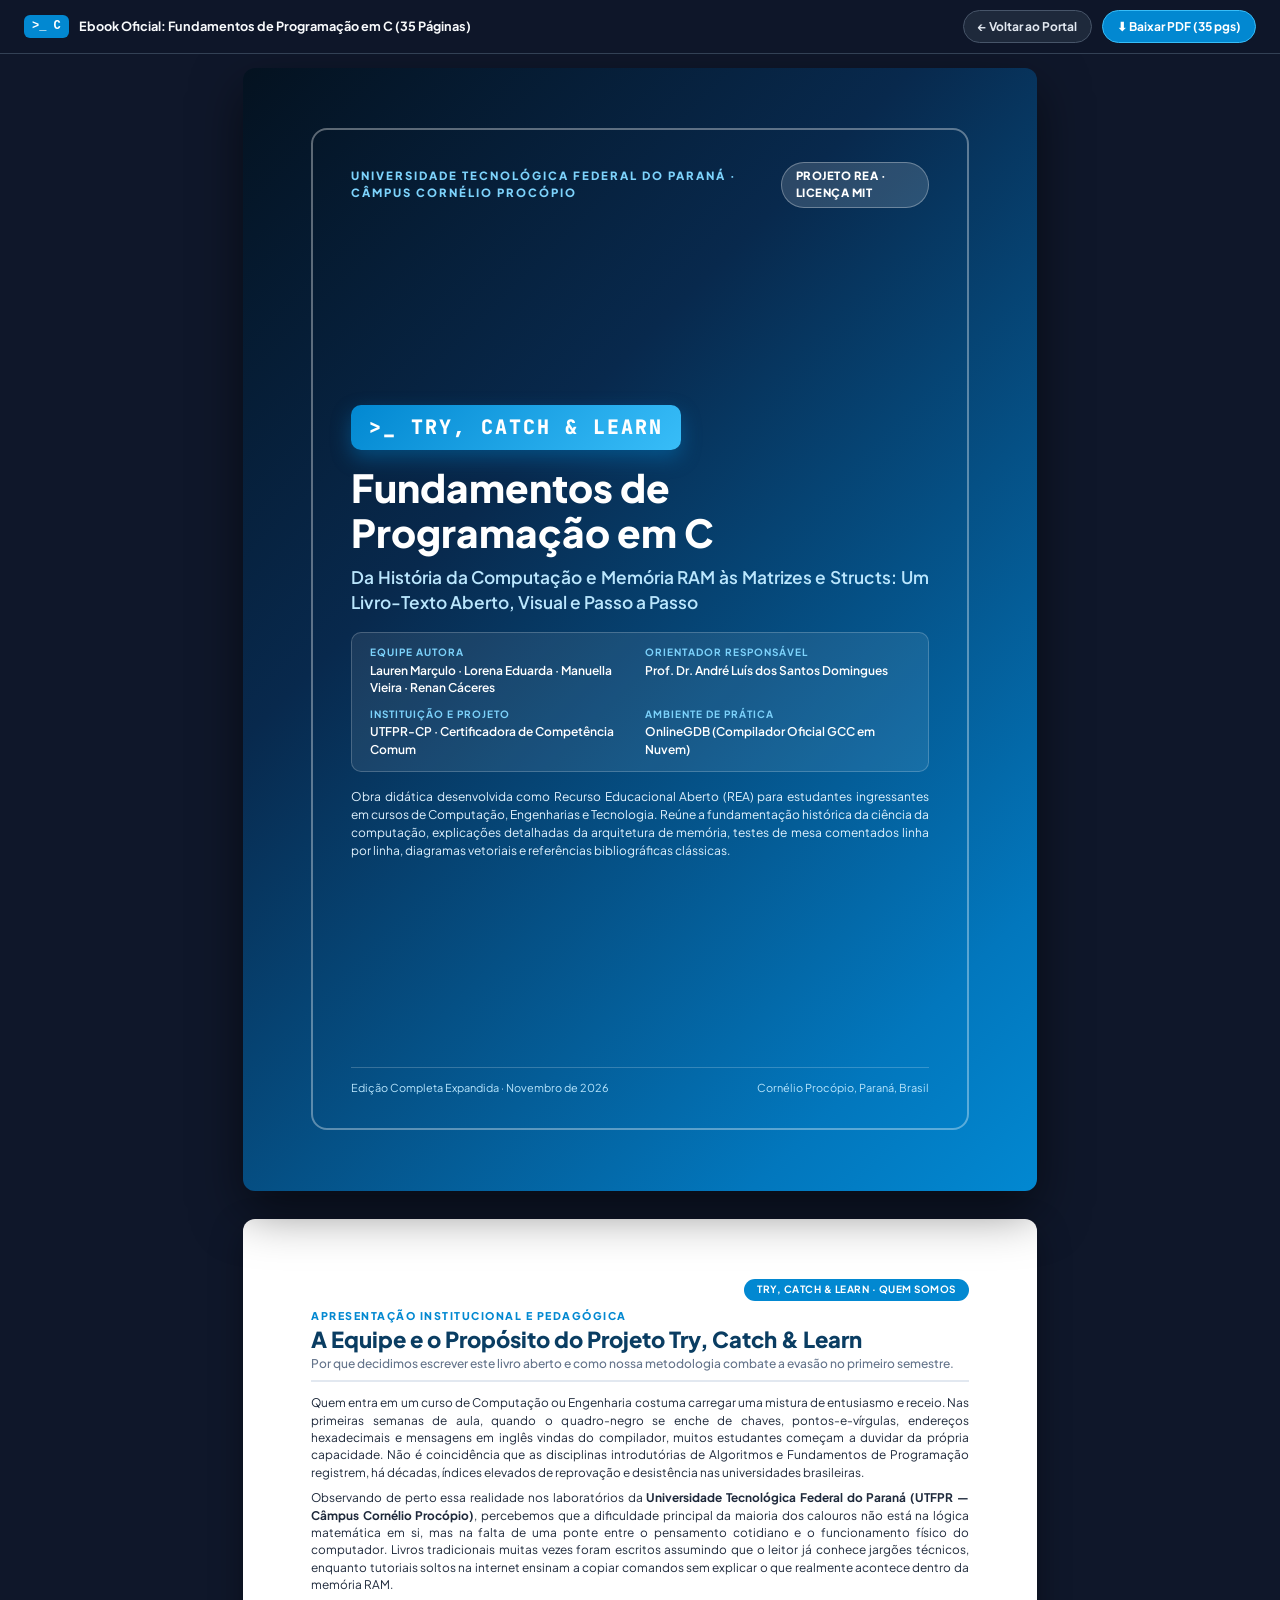
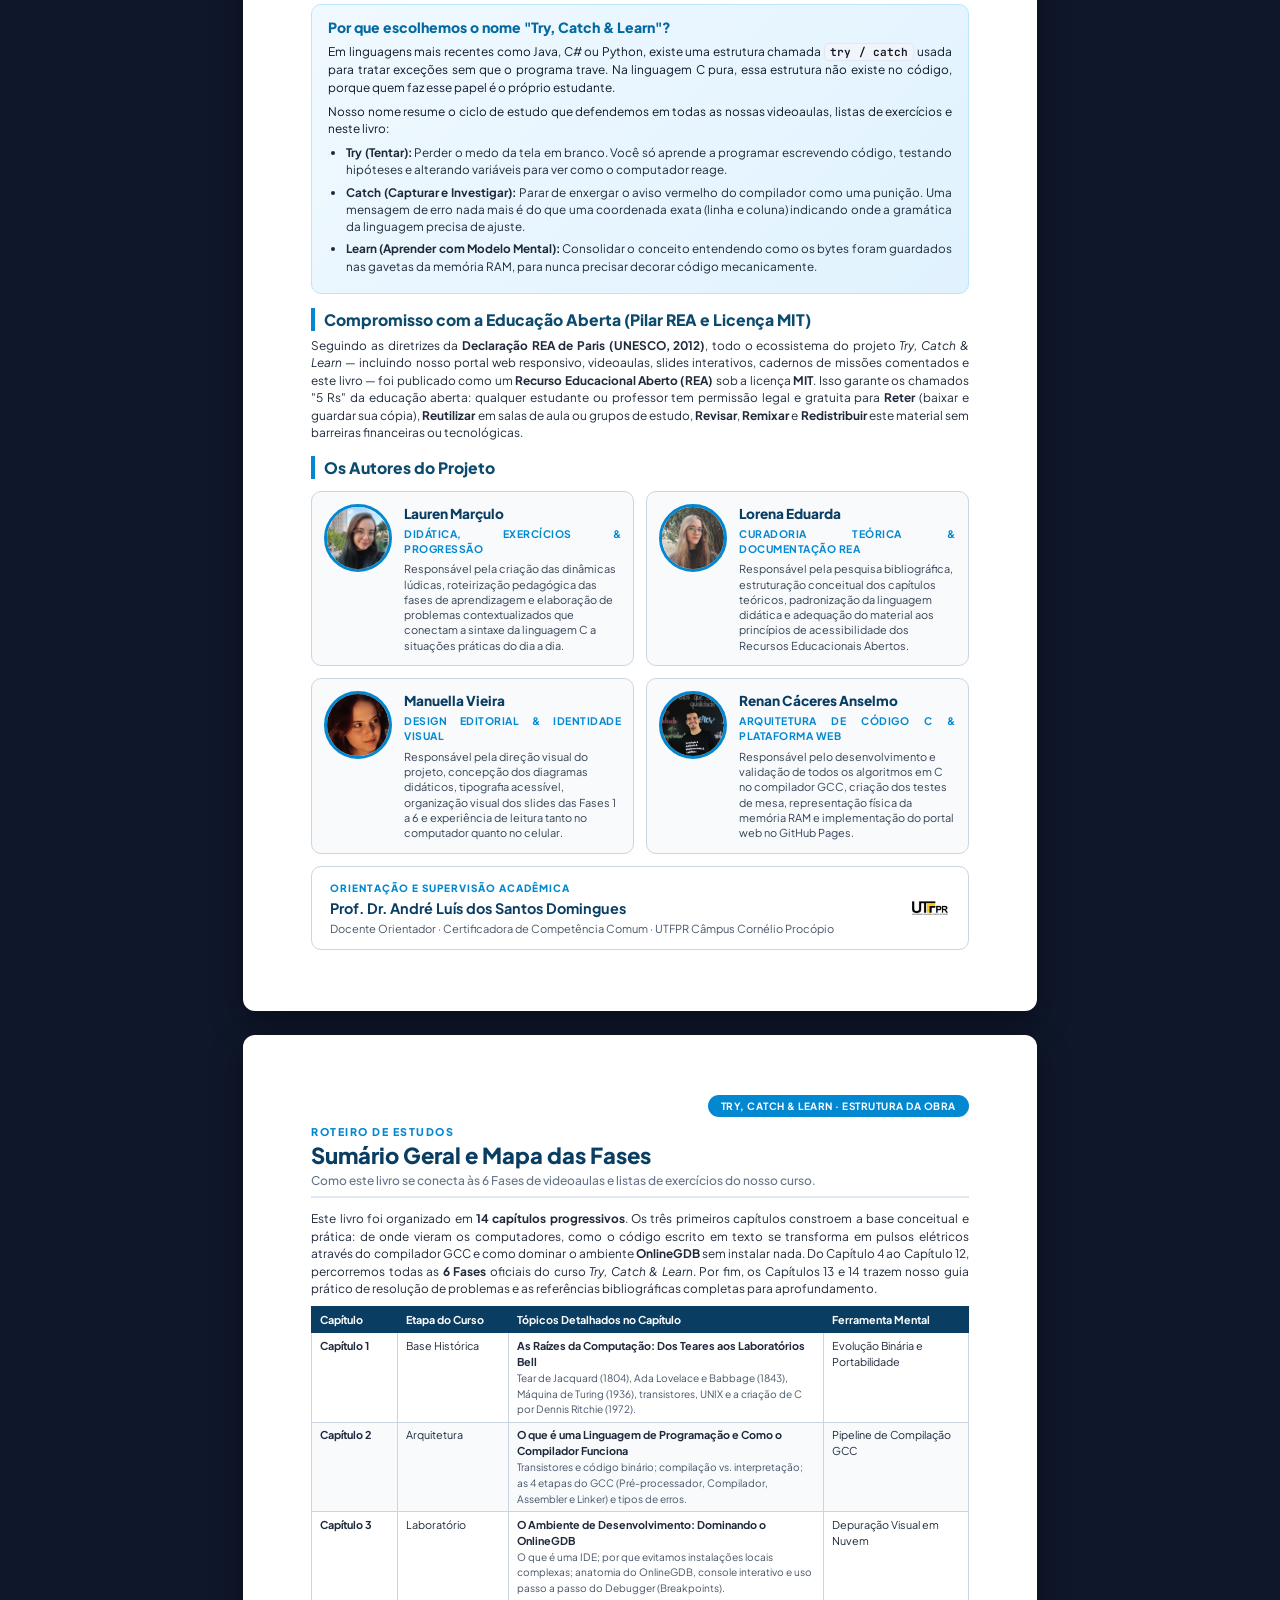
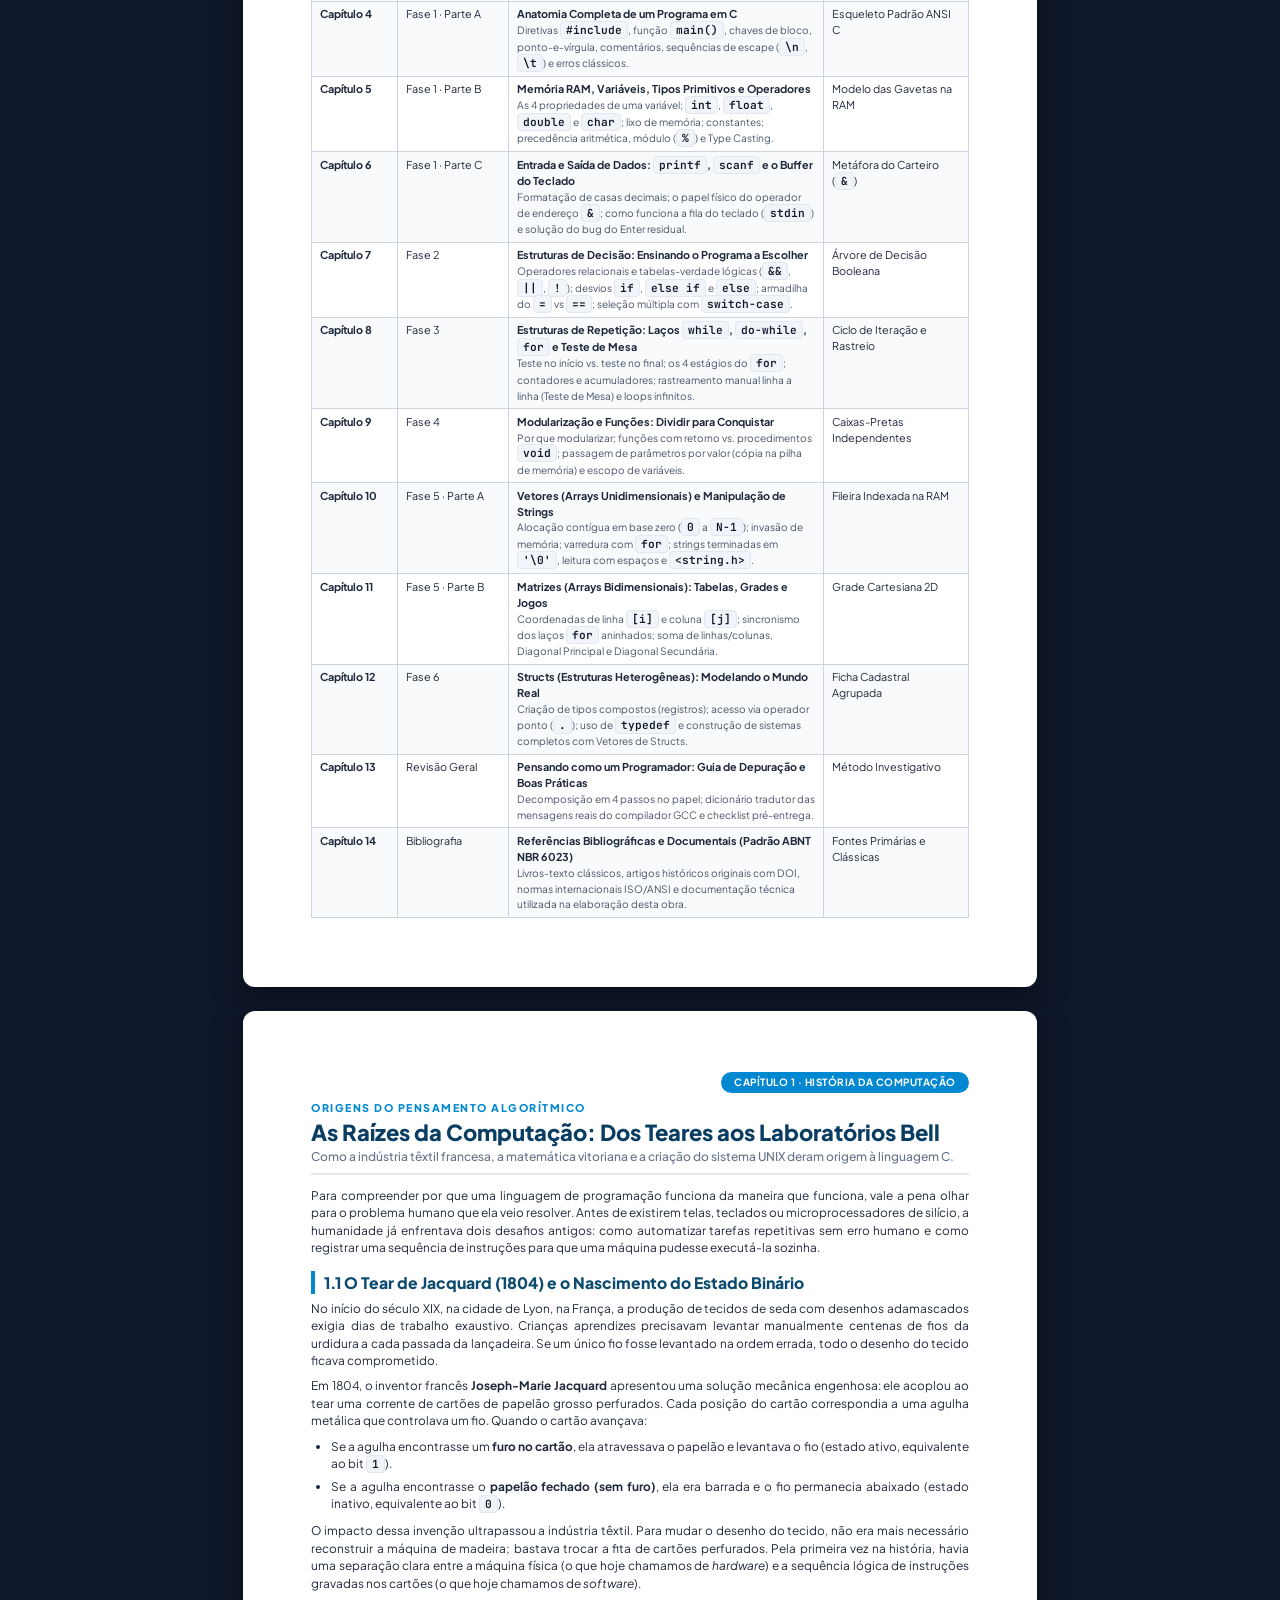
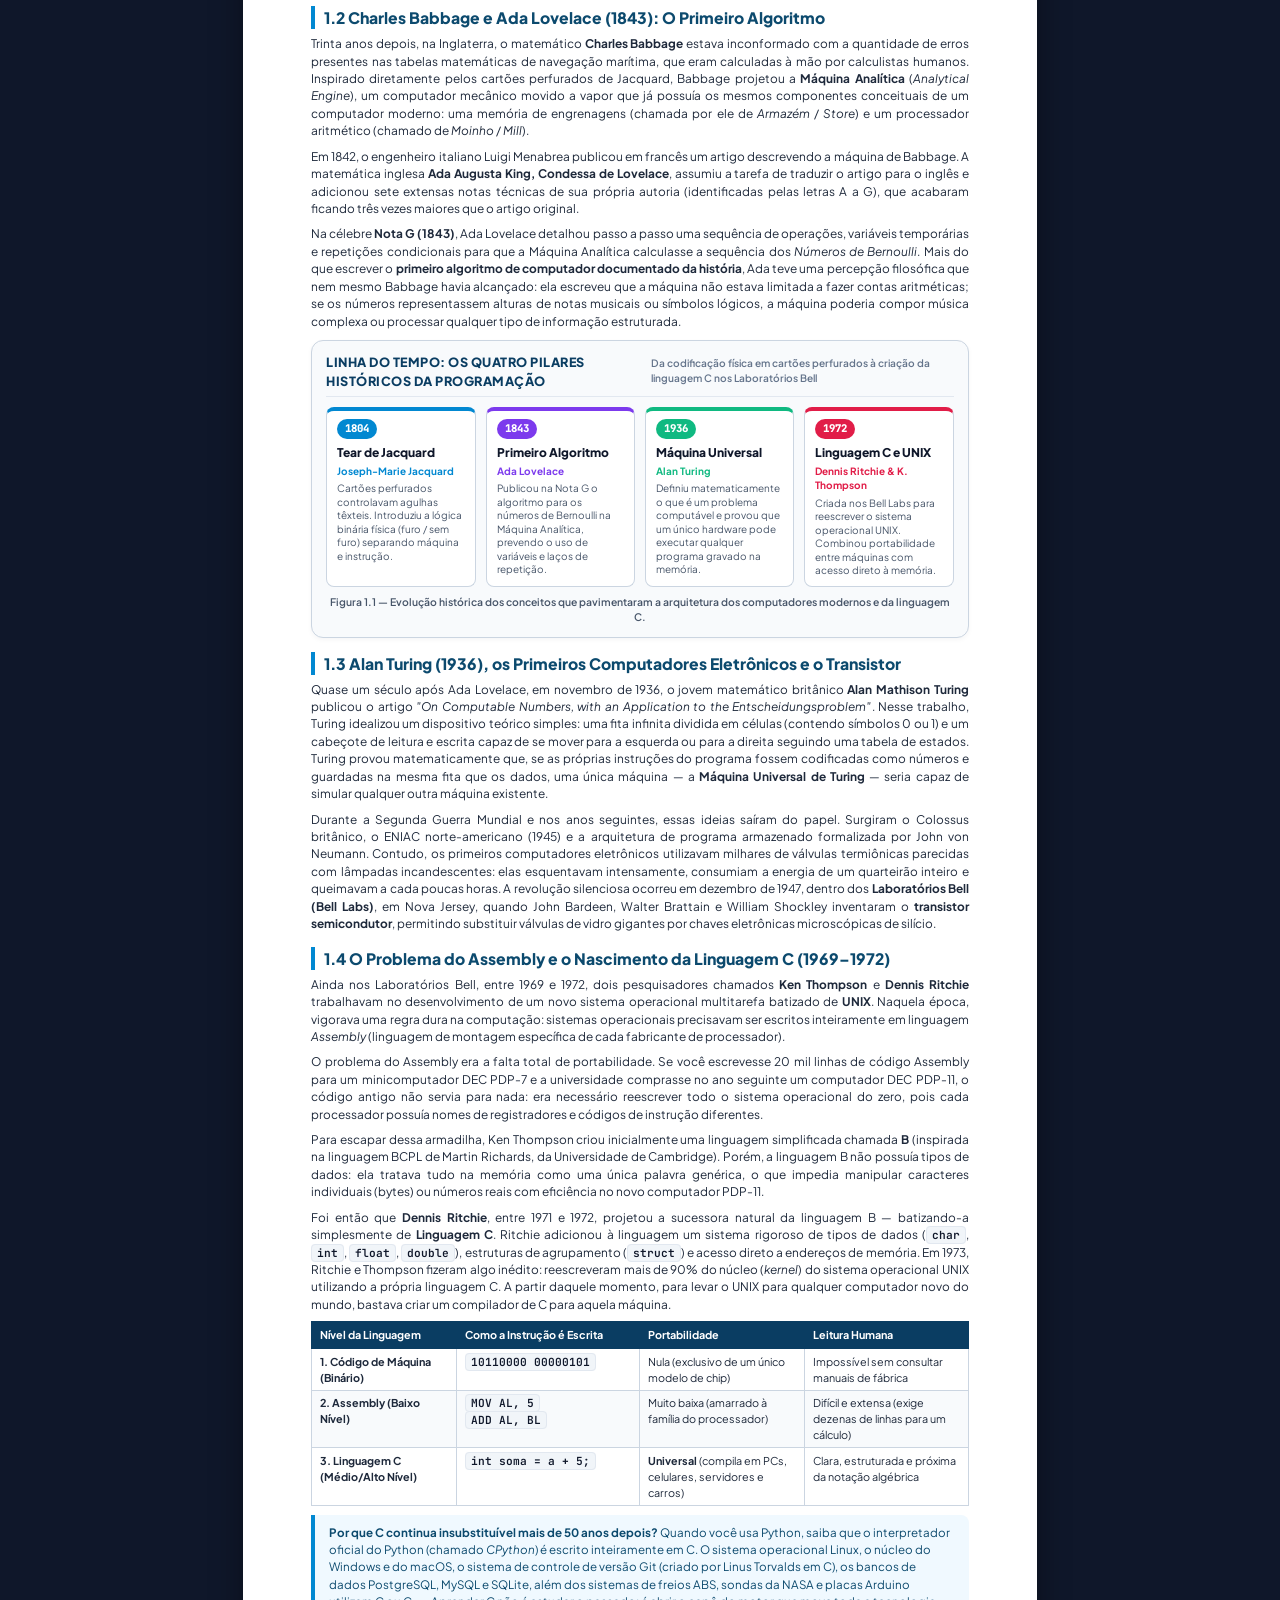
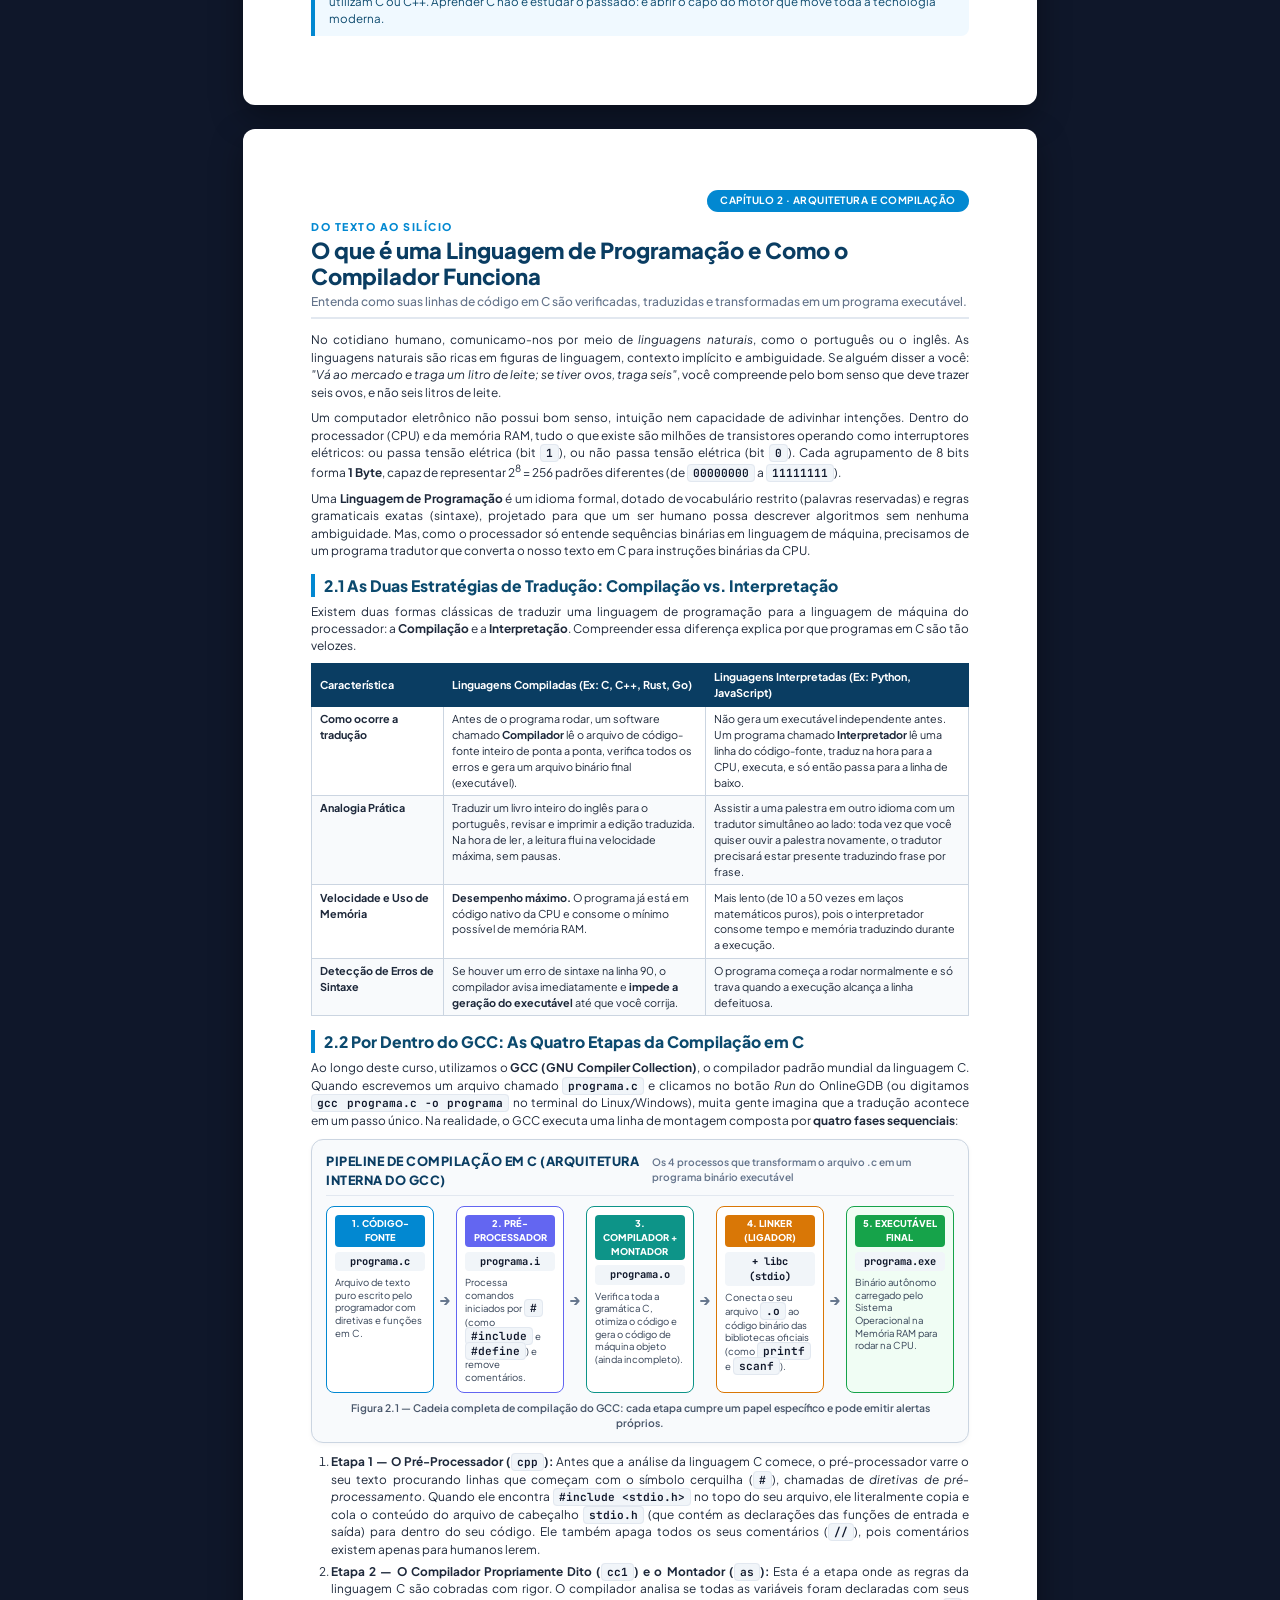
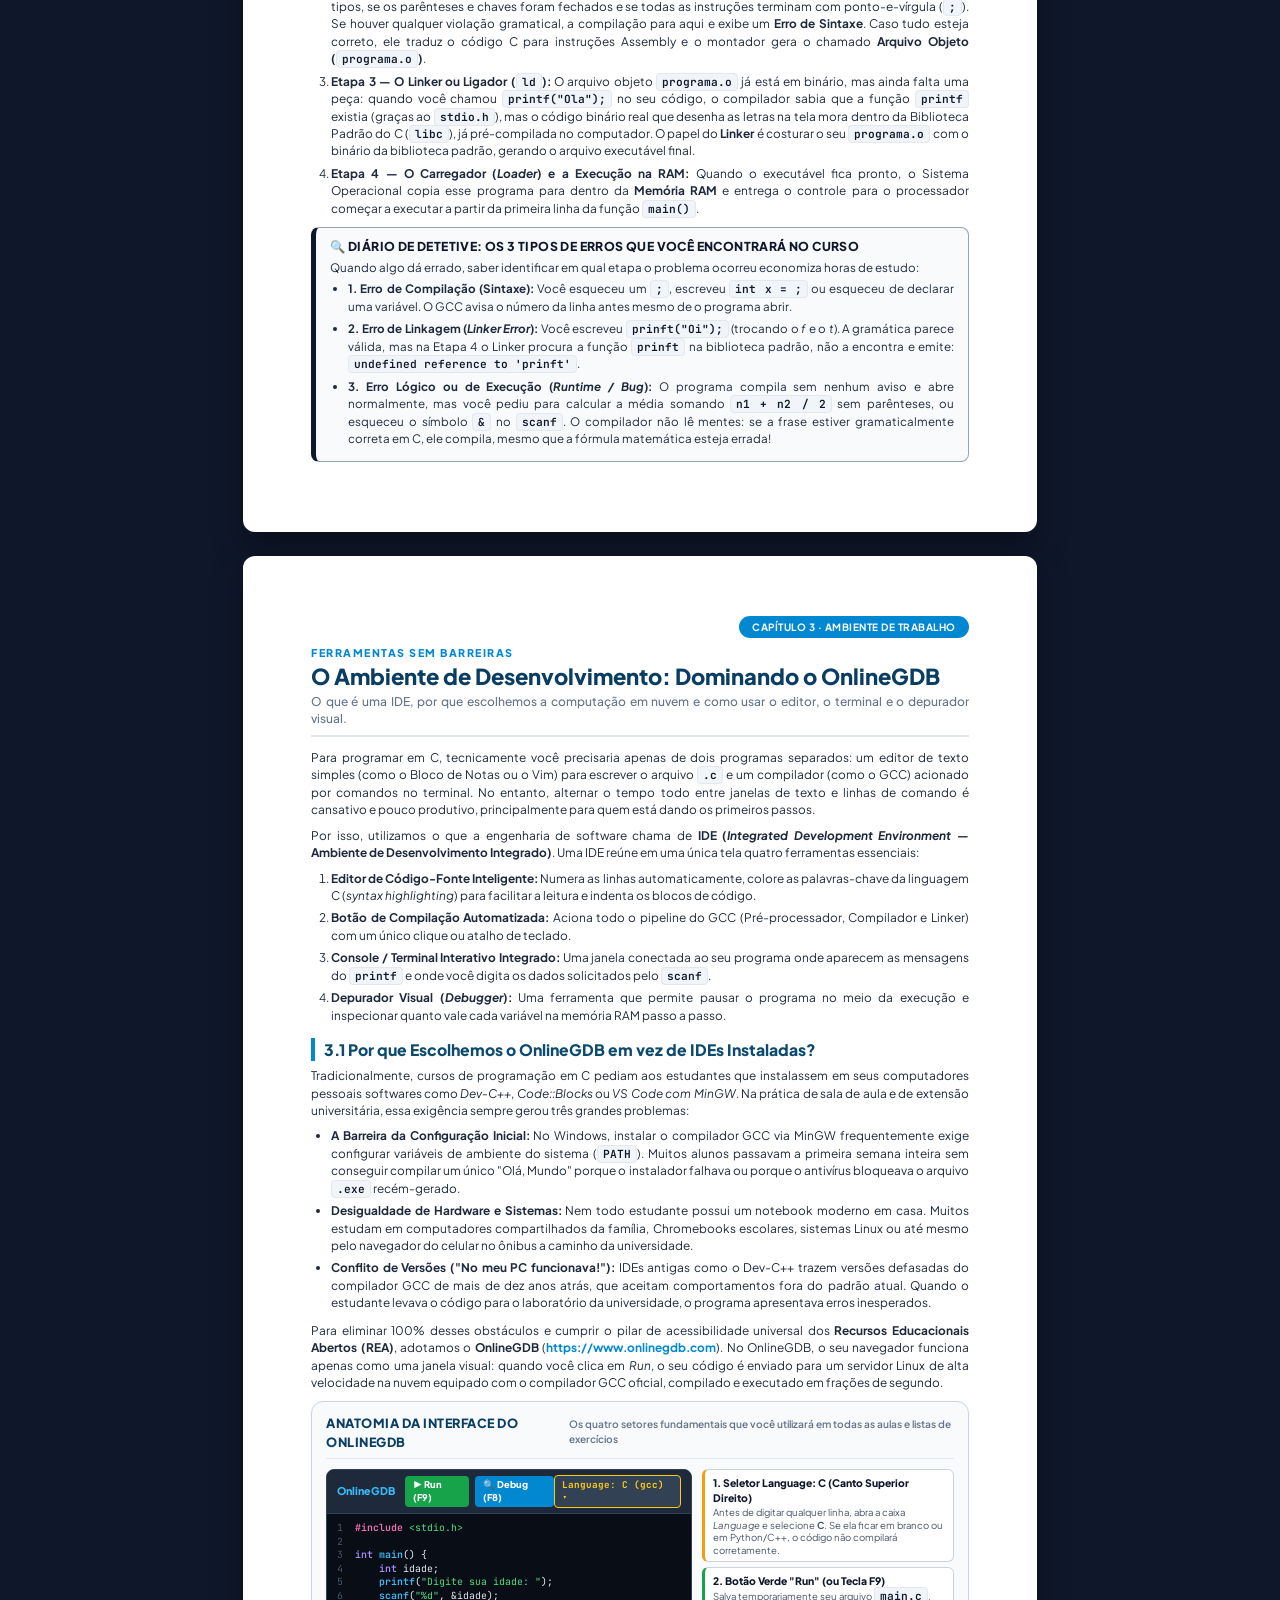
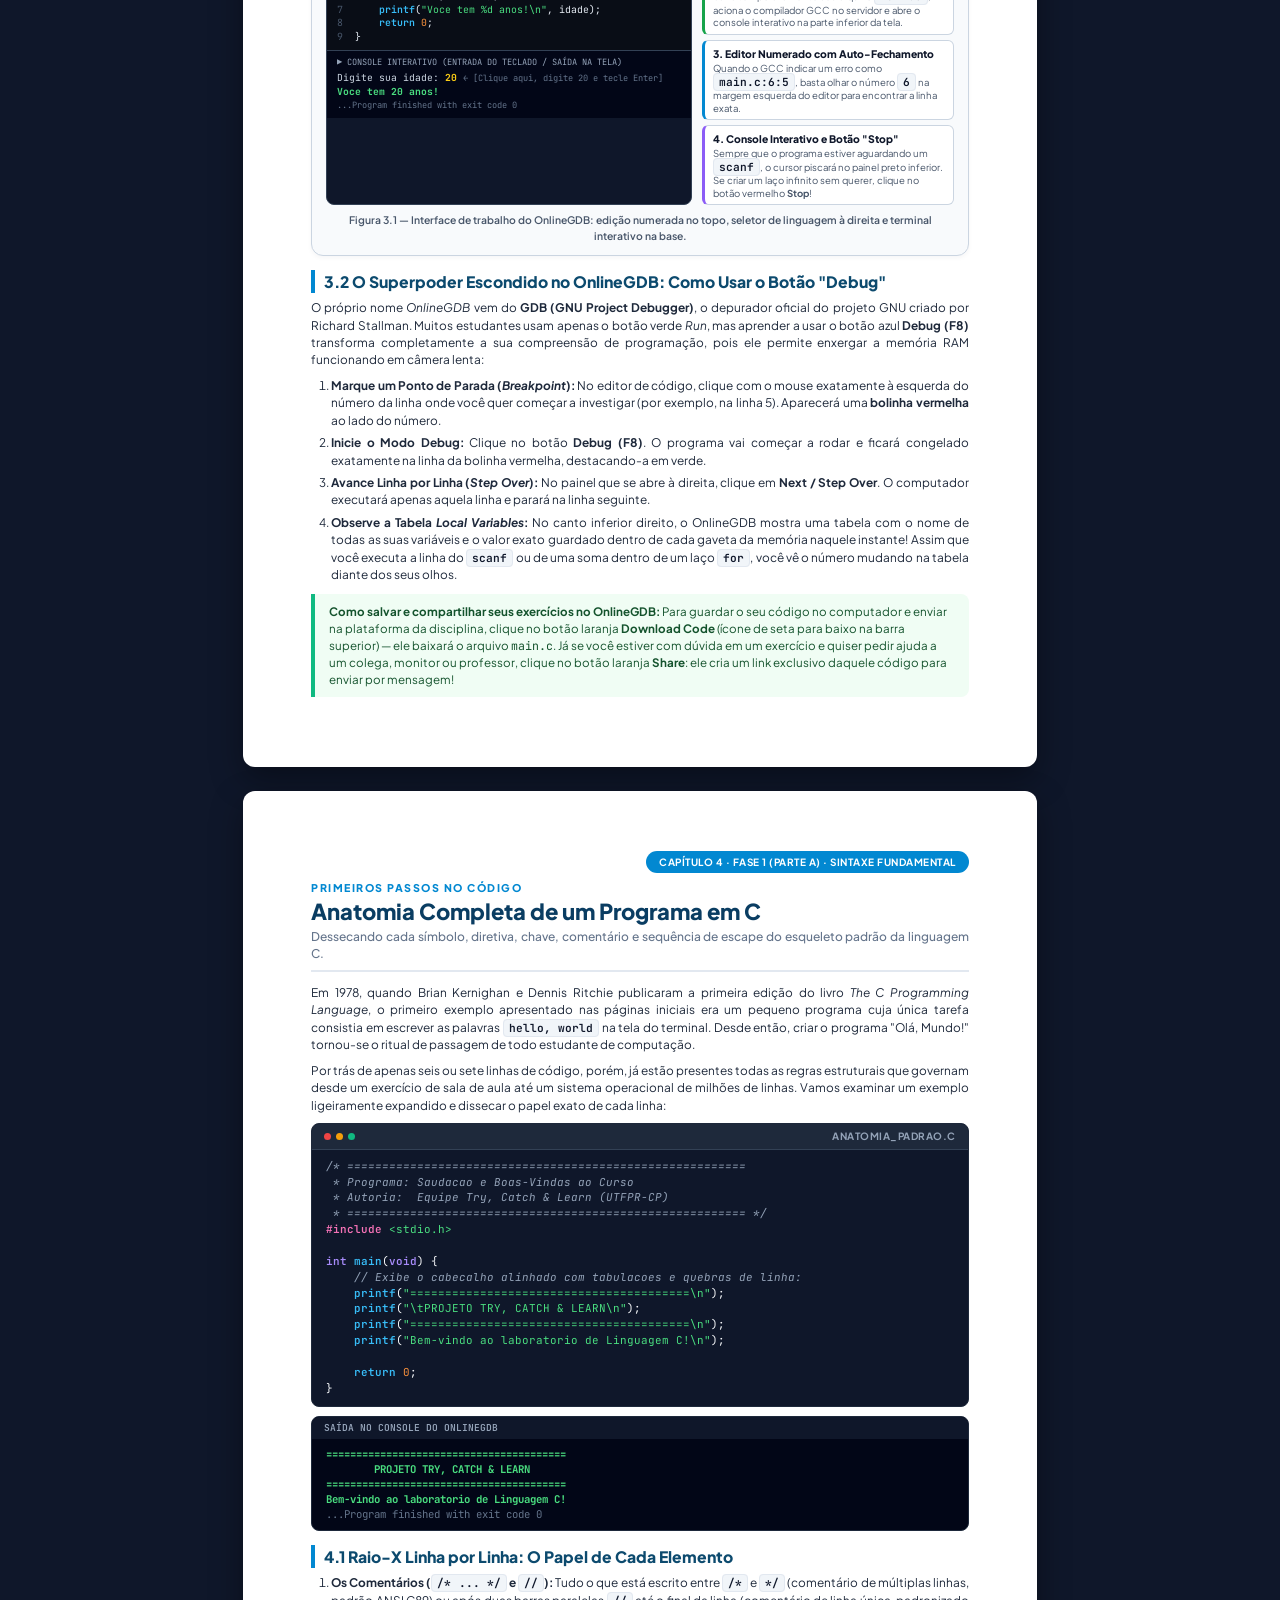
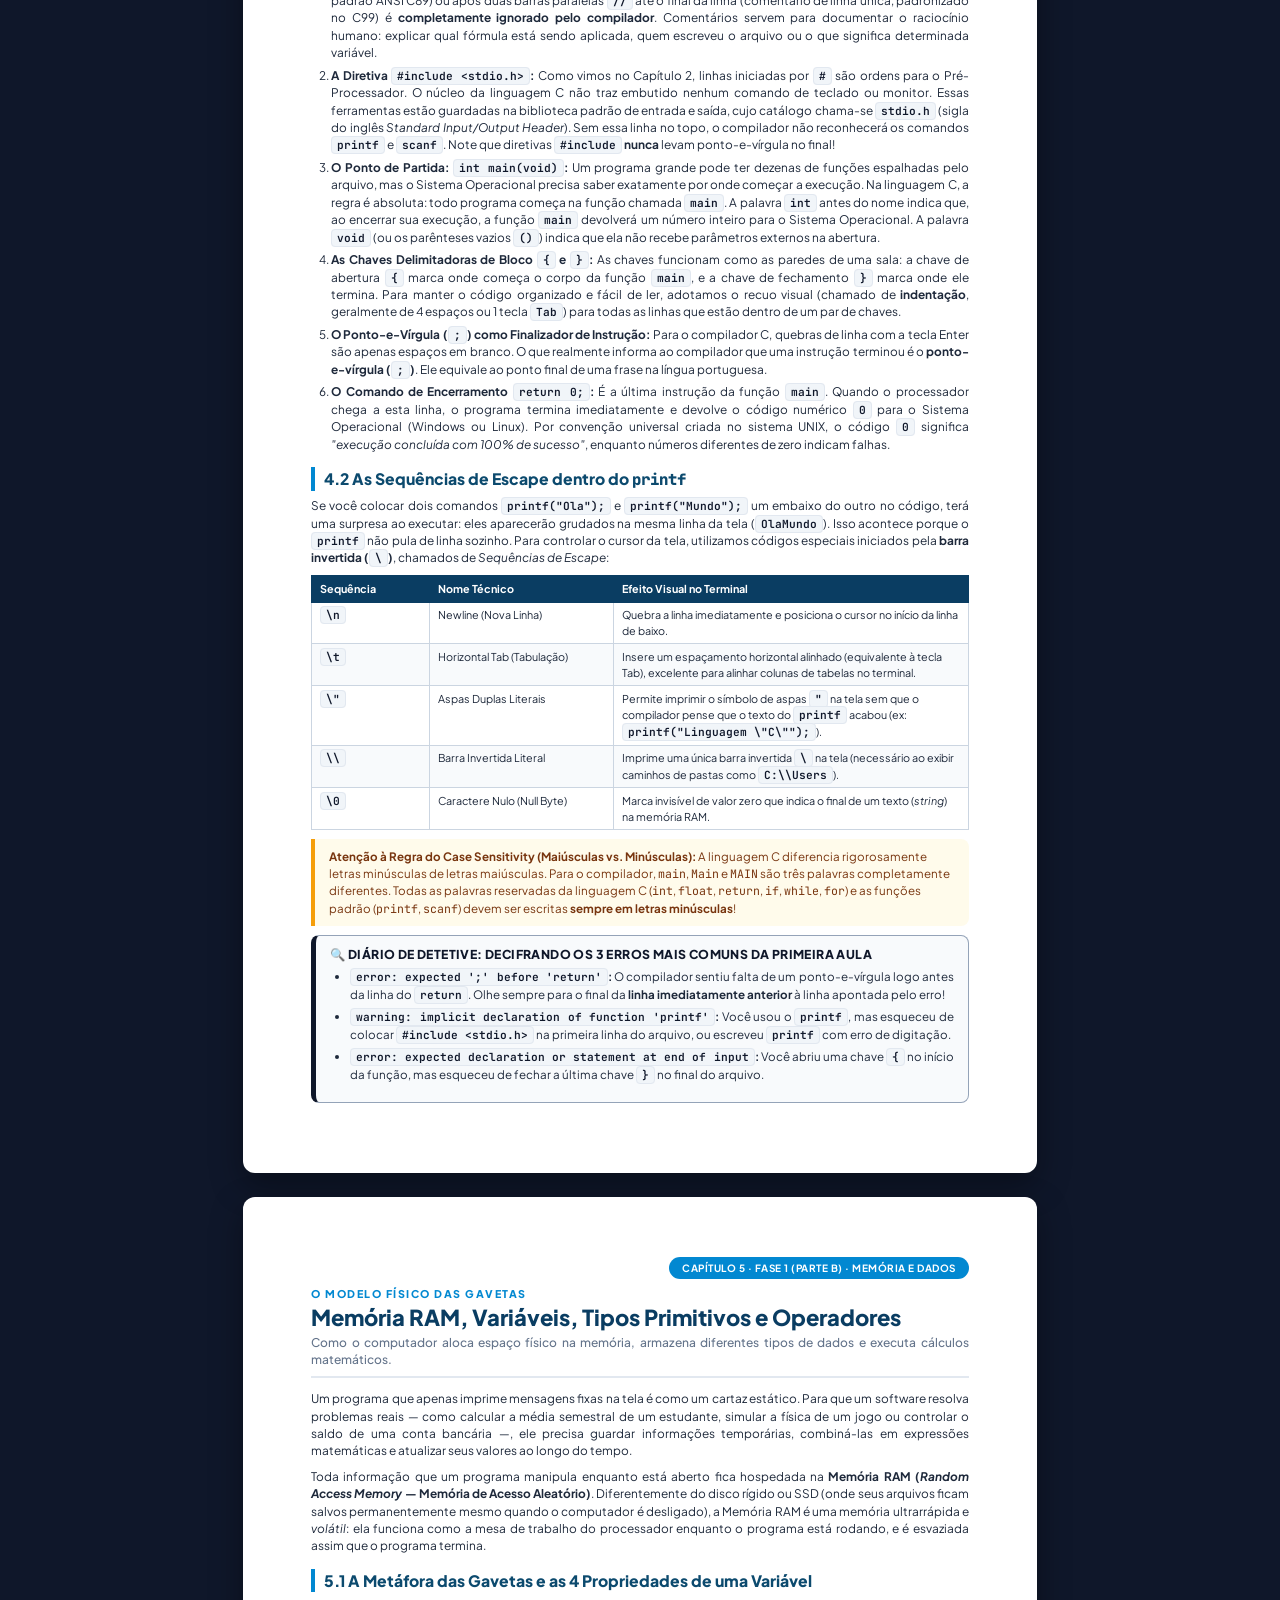
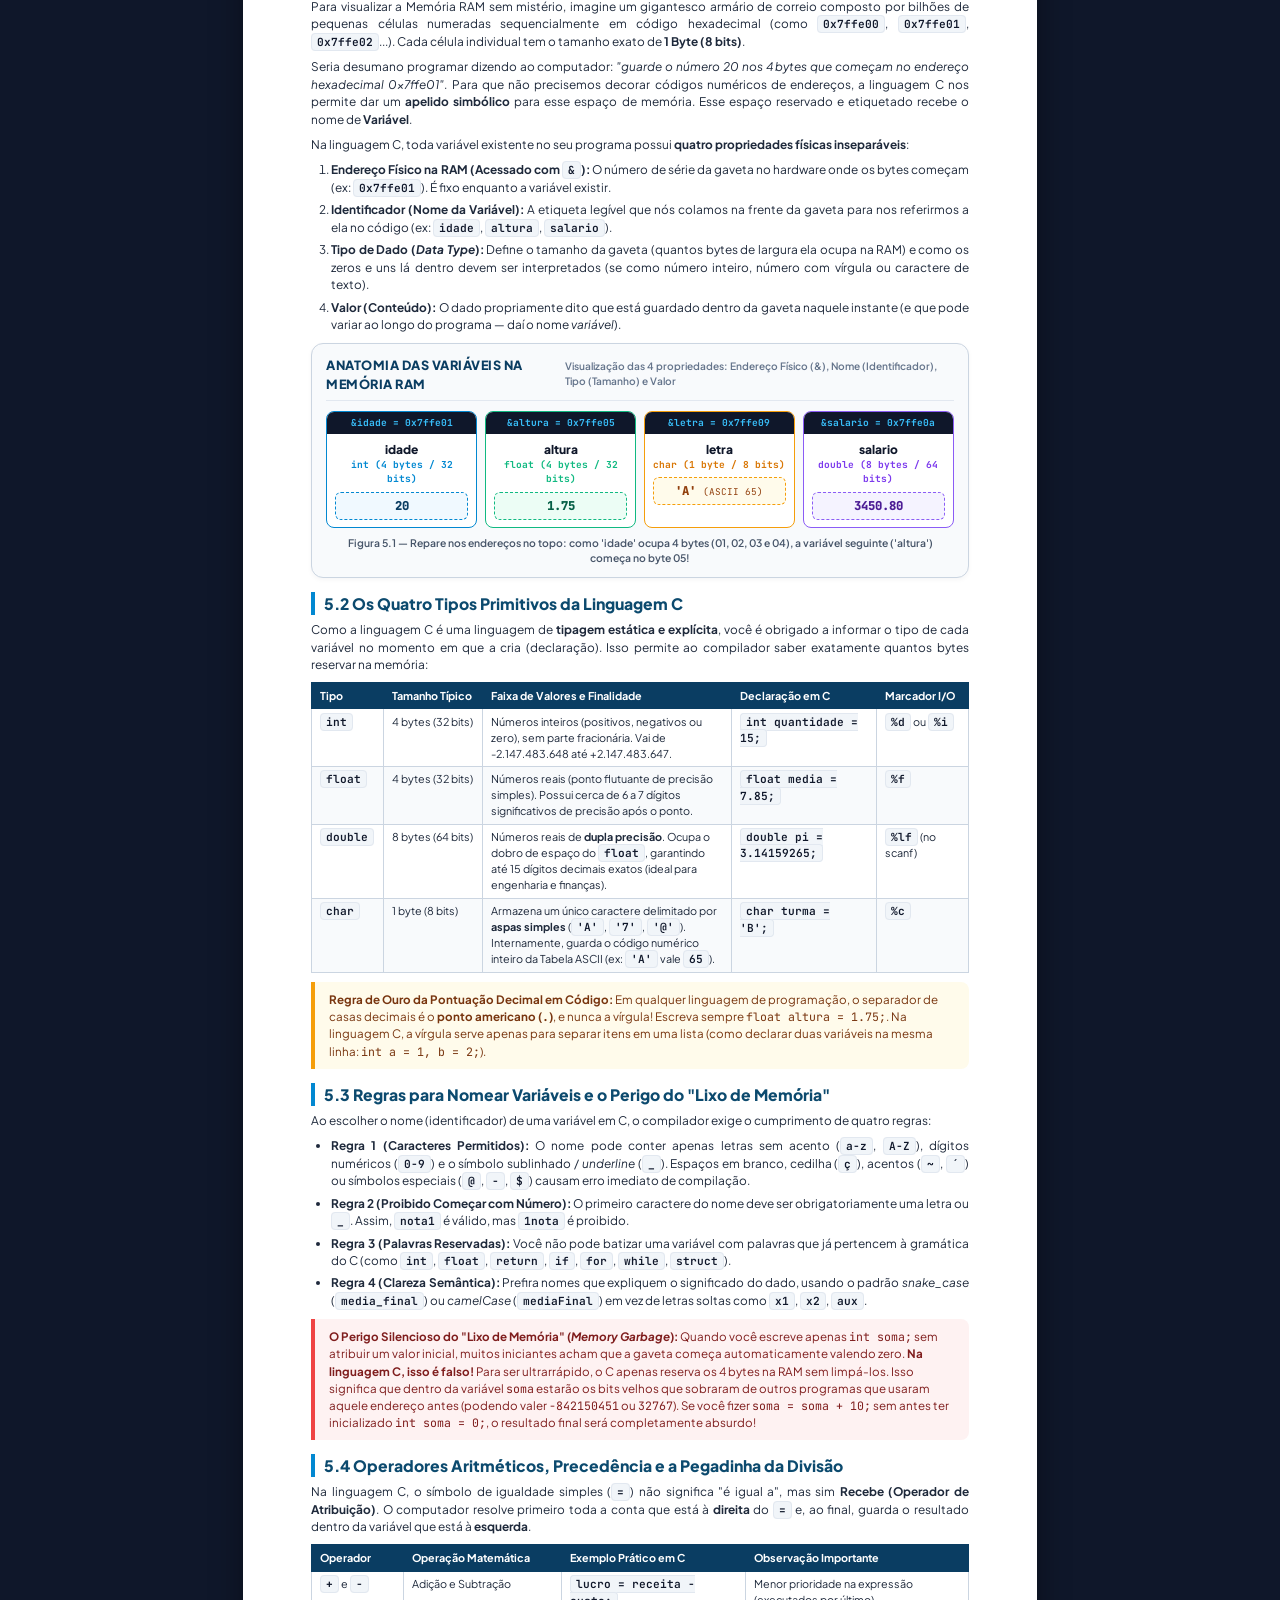
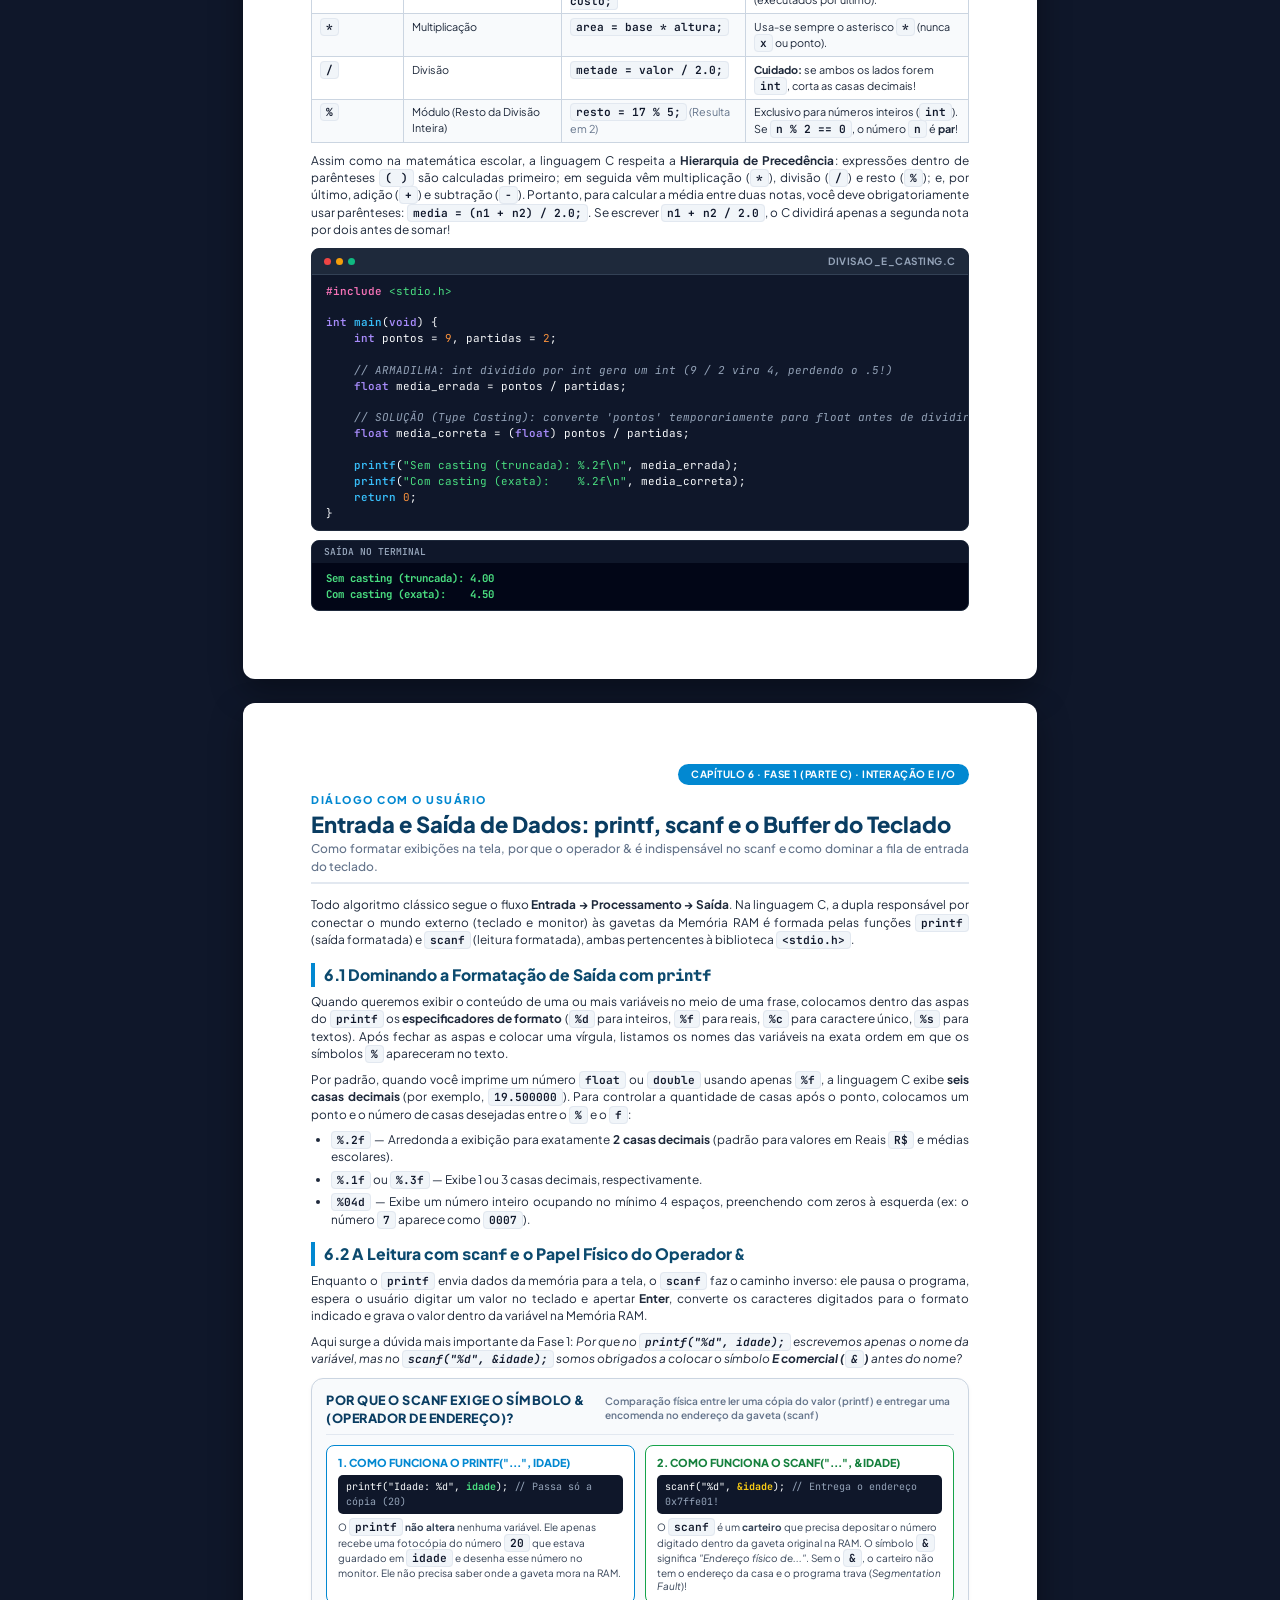
==== commit 794a919c: "refactor(equipe): inverter atribuição de funções entre Lorena e Manuella" ====
--- a/ebook.html
+++ b/ebook.html
@@ -1176,8 +1176,8 @@
       <img src="[data-uri]